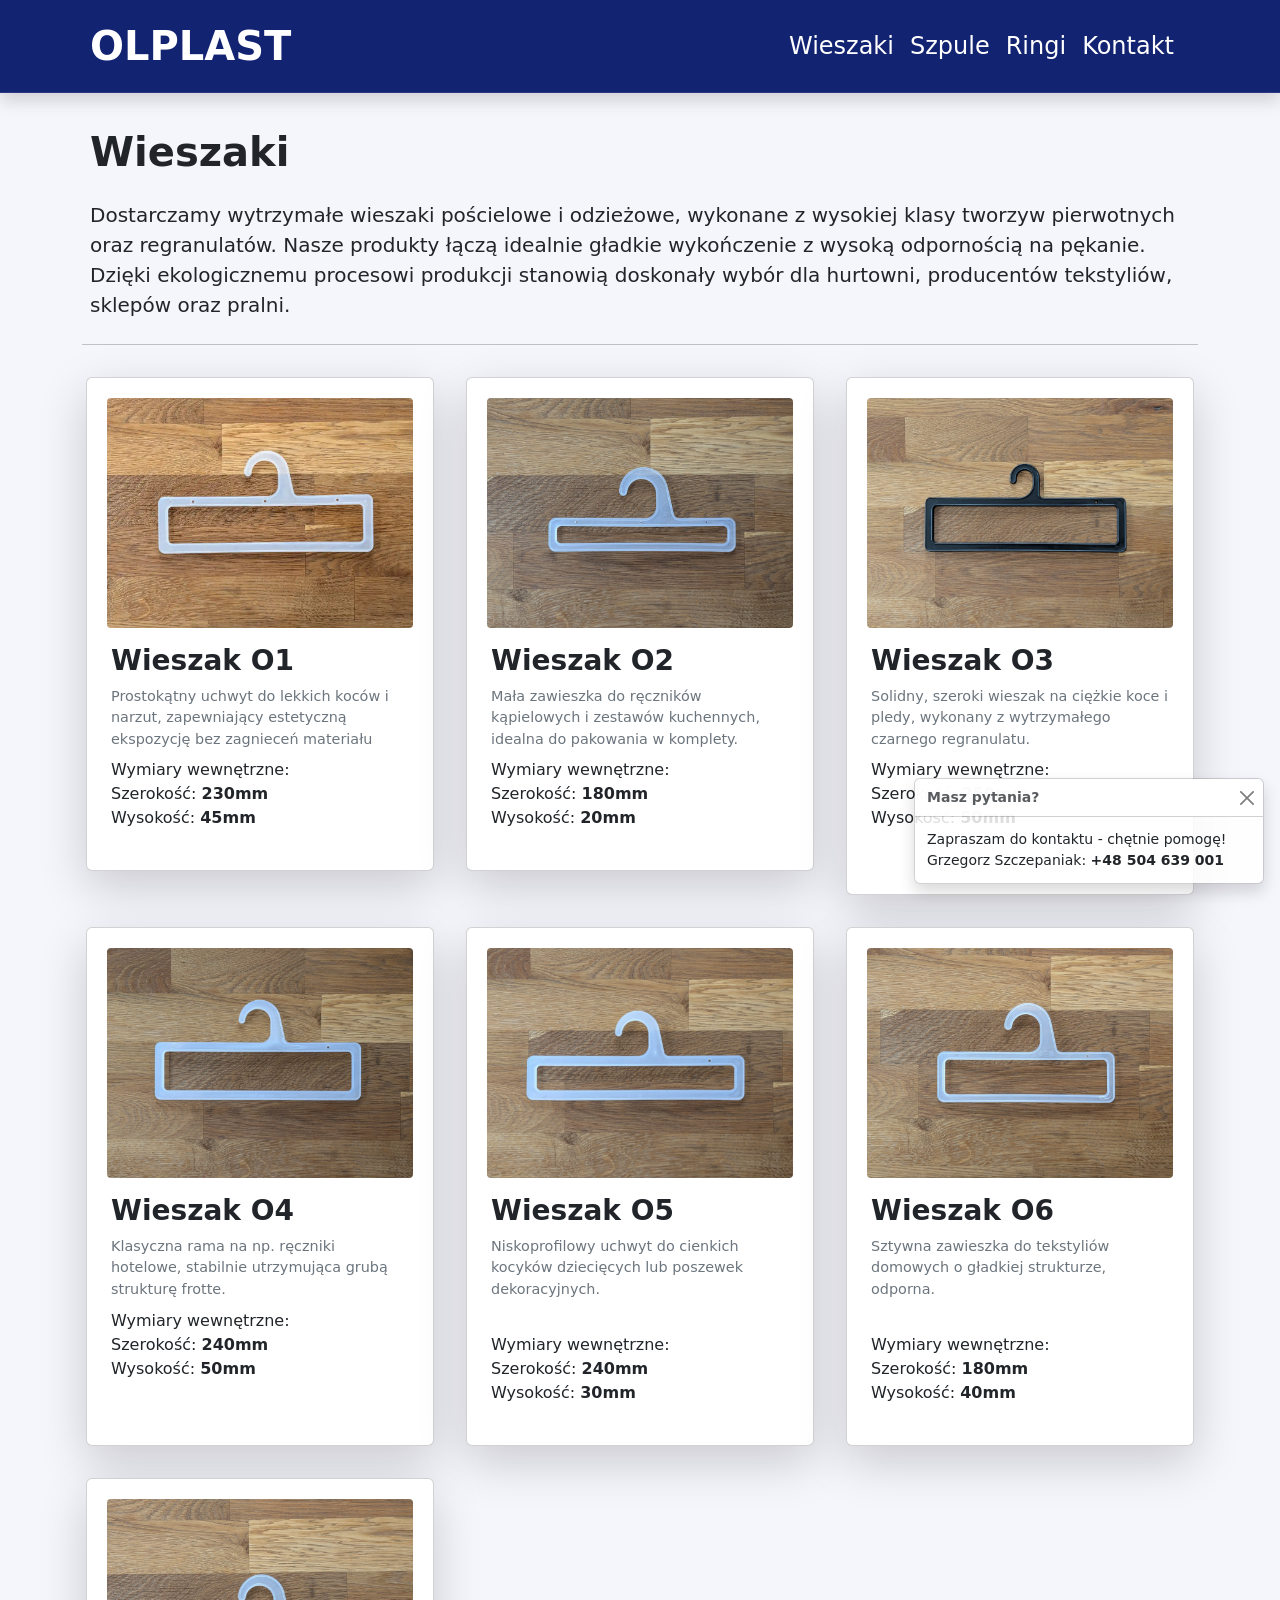
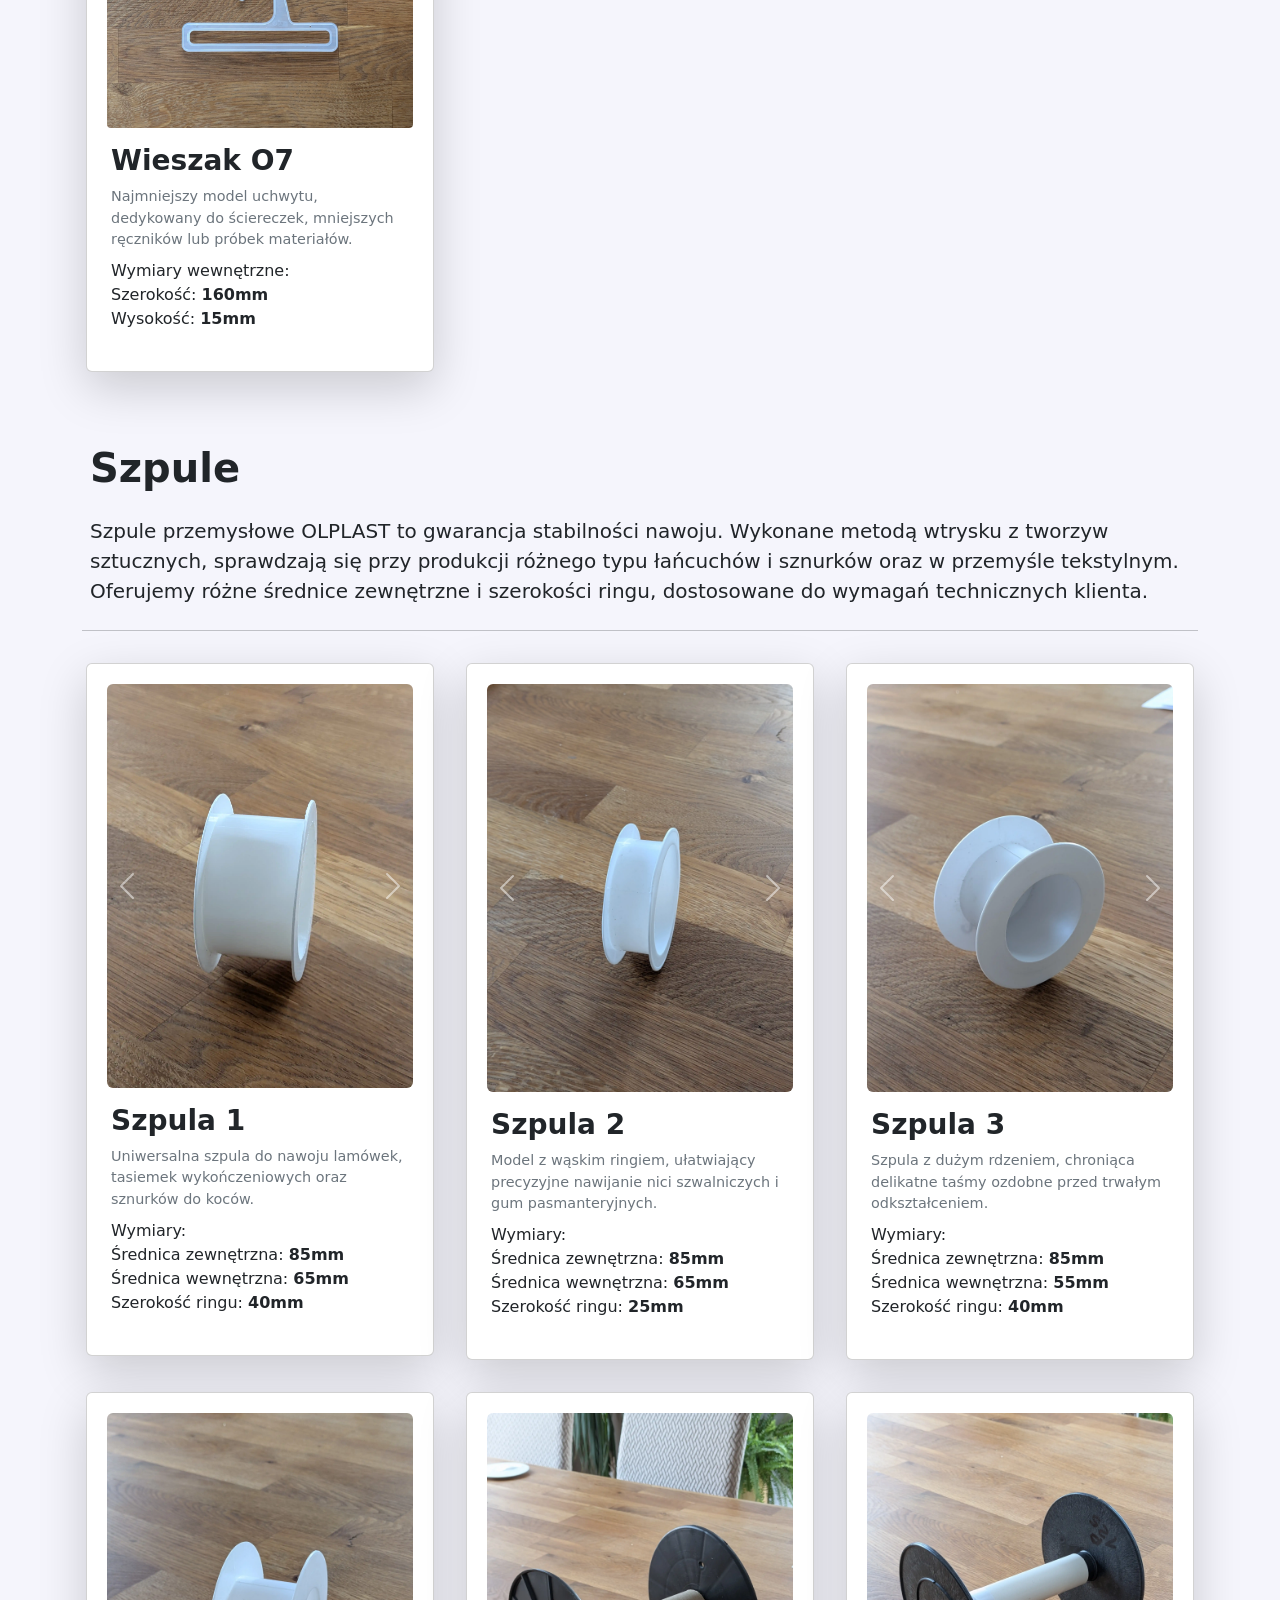
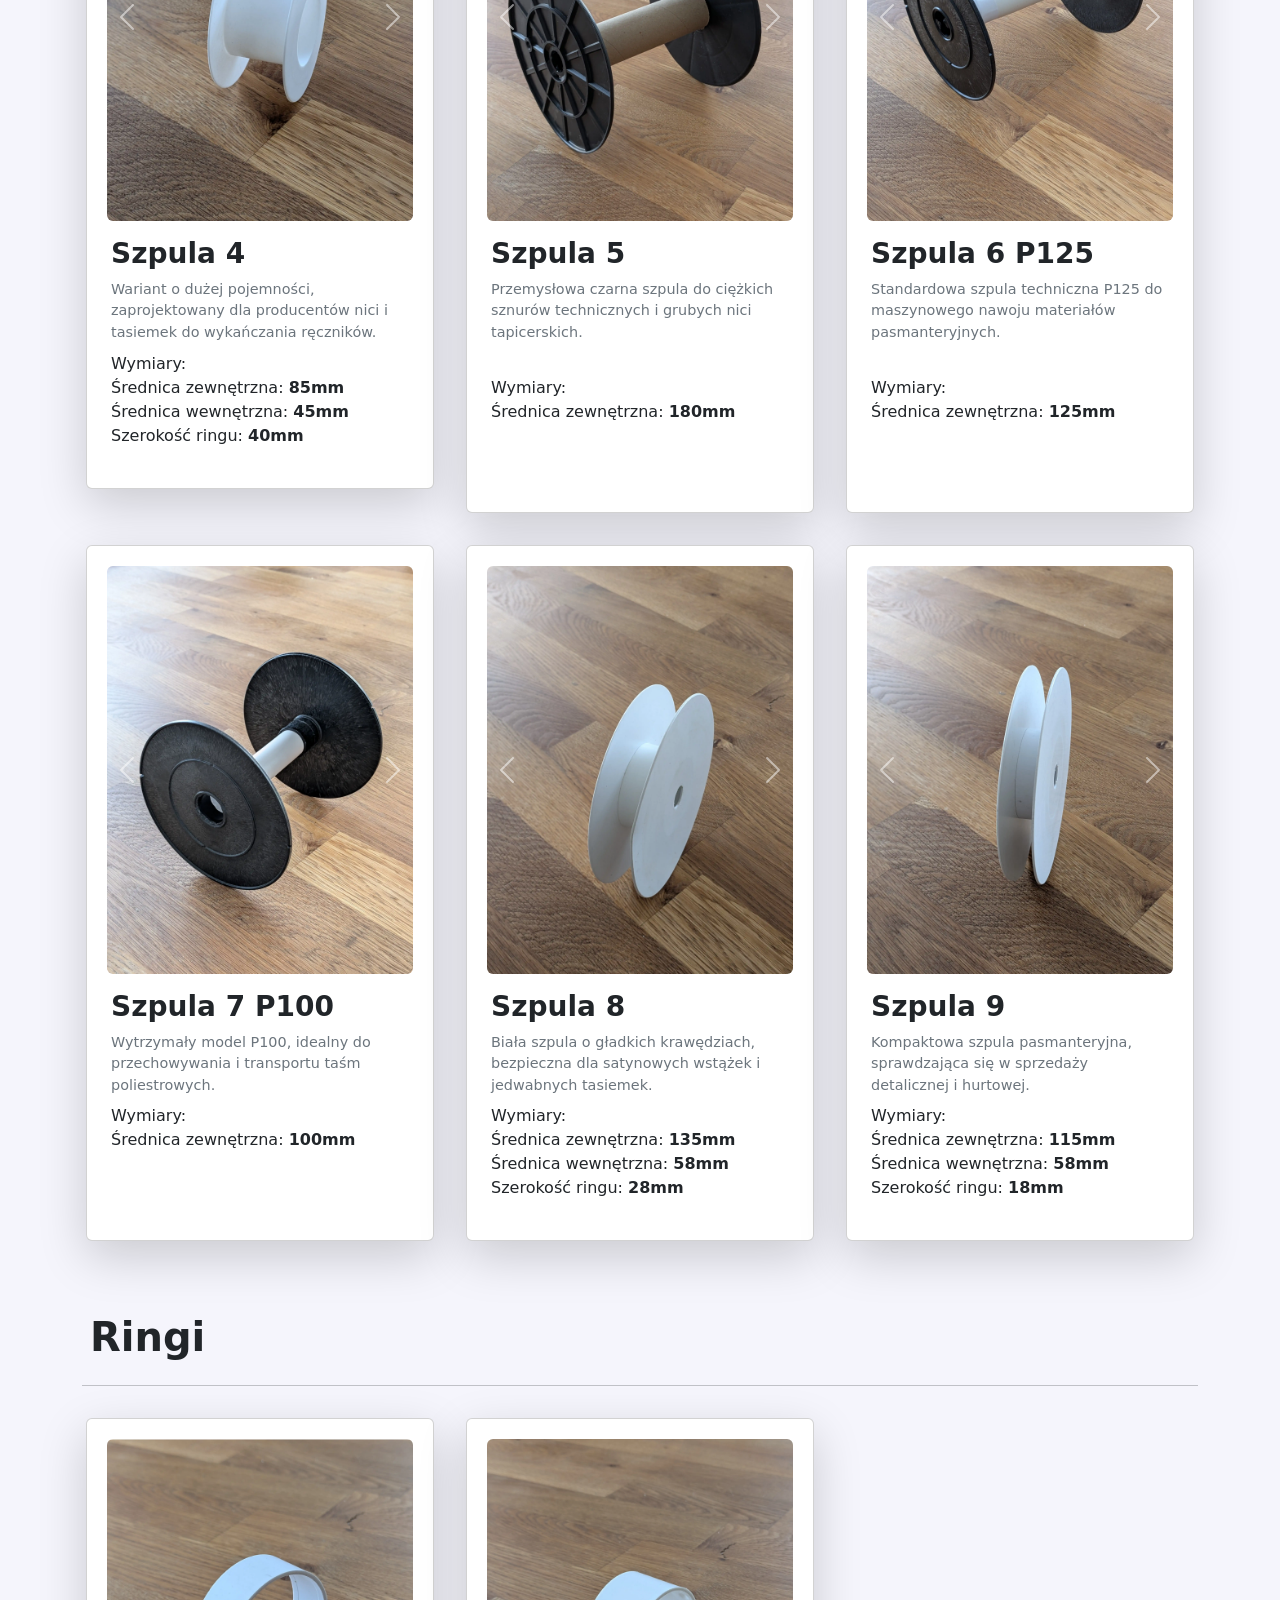
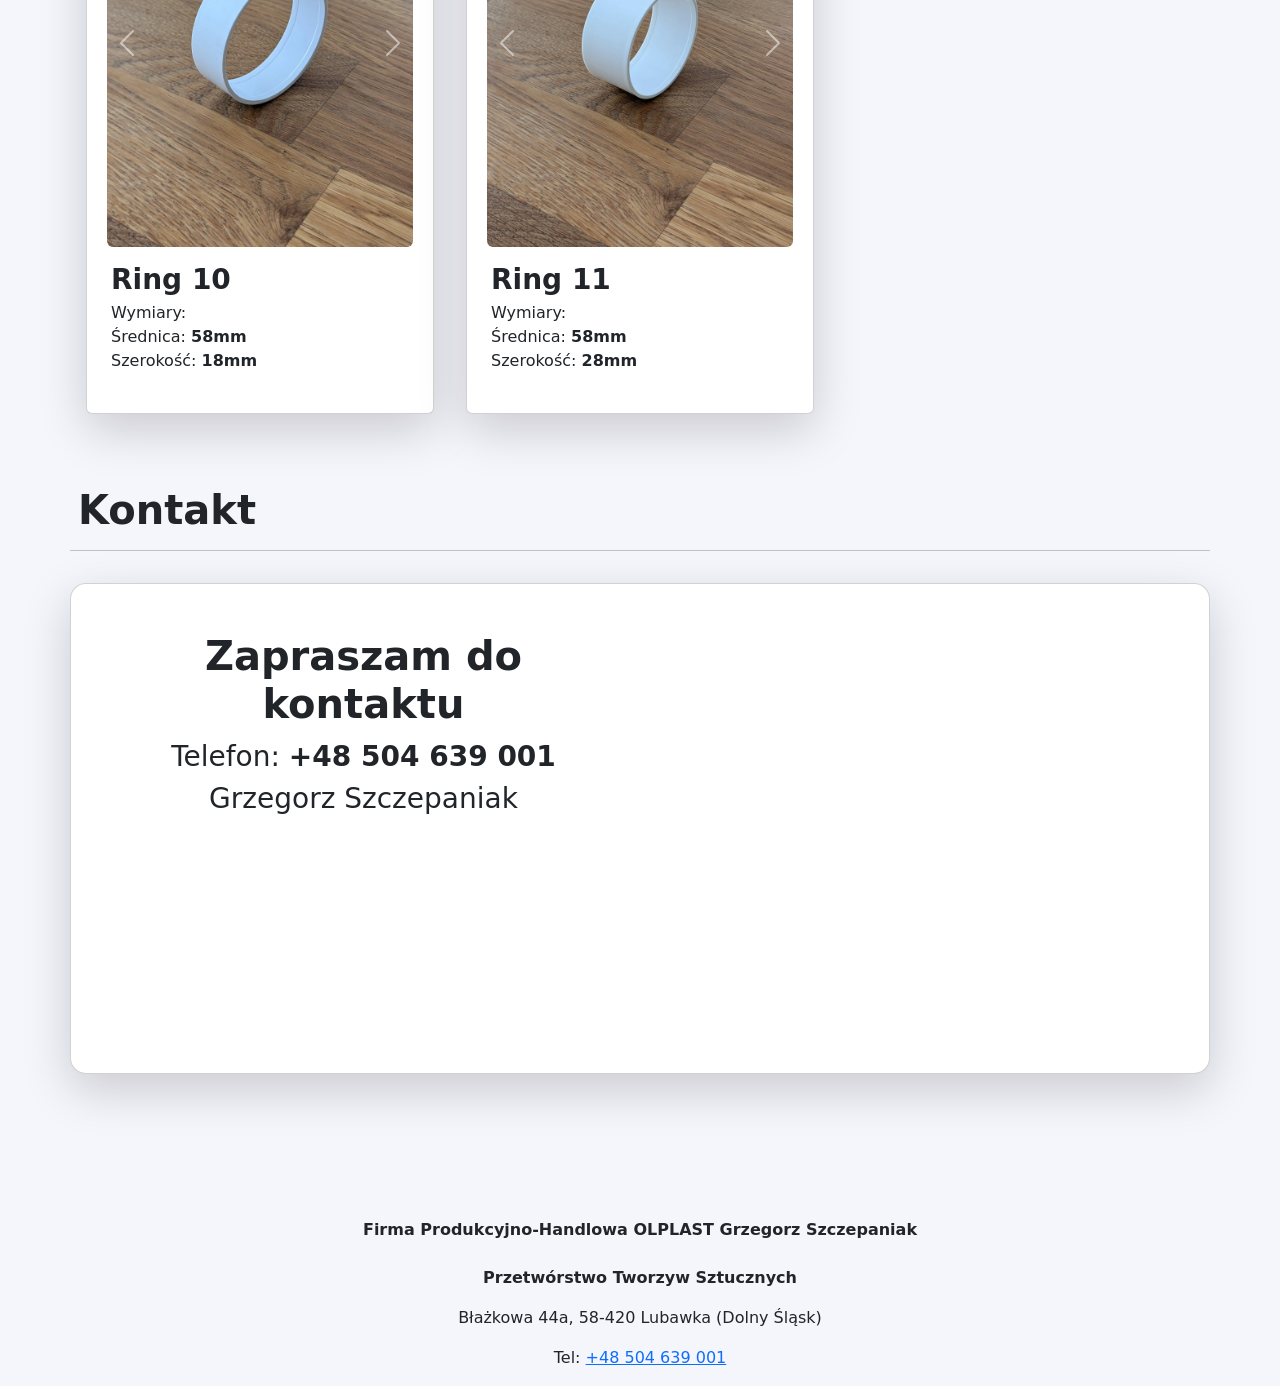
==== index.html @ c926a15b "fixed favicon extension" ====
<!DOCTYPE html>
<html lang="en">
<head>
    <meta charset="UTF-8">
    <meta name="viewport" content="width=device-width, initial-scale=1.0">
    <title>Producent Wieszaków i Szpul - Dolny Śląsk</title>
    <link rel="icon" type="image/x-icon" href="/static/favicon.png">
    <meta name="description" content="Producent wieszaków i szpul z tworzyw z recyklingu. Realizujemy zamówienia hurtowe. Zadzwoń: +48 504 639 001.">
    <link href="https://cdn.jsdelivr.net/npm/bootstrap@5.3.8/dist/css/bootstrap.min.css" rel="stylesheet" integrity="sha384-sRIl4kxILFvY47J16cr9ZwB07vP4J8+LH7qKQnuqkuIAvNWLzeN8tE5YBujZqJLB" crossorigin="anonymous">
    <style>
        html {
            scroll-behavior: smooth;
        }
    </style>
</head>
<body style="background-color: rgb(245, 245, 252);">
    <div class="toast-container position-fixed bottom-0 end-0 p-3">
        <div class="toast show">
            <div class="toast-header">
                <b class="me-auto">Masz pytania?</b>
                <button type="button" class="d-flex btn-close justify-content-end" data-bs-dismiss="toast" aria-label="Close"></button>
            </div>
            <div class="toast-body fs-">
                Zapraszam do kontaktu - chętnie pomogę!<br>
                Grzegorz Szczepaniak: <b>+48 504 639 001</b> 
            </div>
        </div>
    </div>
    <nav class="navbar fixed-top shadow" style="background: rgba(6, 24, 106, 0.95); backdrop-filter: blur(5px); border-bottom: 1px solid rgba(255,255,255,0.1);">        
        <div class="container">
            <a class="navbar-brand text-white fw-bold fs-1 me-5 p-2" href="#"><b>OLPLAST</b></a>
            <ul class="navbar-nav flex-row p-2">
                <li class="nav-item me-3">
                    <a class="text-decoration-none text-white fs-4" href="#wieszaki">Wieszaki</a>
                </li>
                <li class="nav-item me-3">
                    <a class="text-decoration-none text-white fs-4" href="#szpule">Szpule</a>
                </li>
                <li class="nav-item me-3">
                    <a class="text-decoration-none text-white fs-4" href="#ringi">Ringi</a>
                </li>
                <li class="nav-item me-3">
                    <a class="text-decoration-none text-white fs-4" href="#kontakt">Kontakt</a> 
                </li>
            </ul>
        </div>
    </nav>
    <div class="container">
        <div>
            <br> <br> <br> <br>
            <h1 id="wieszaki" class="mt-4 p-2"><b>Wieszaki</b></h1>
            <p class="p-2 fs-5">Dostarczamy wytrzymałe wieszaki pościelowe i odzieżowe, wykonane z wysokiej klasy tworzyw pierwotnych oraz regranulatów. Nasze produkty łączą idealnie gładkie wykończenie z wysoką odpornością na pękanie. Dzięki ekologicznemu procesowi produkcji stanowią doskonały wybór dla hurtowni, producentów tekstyliów, sklepów oraz pralni.</p>
            <hr>
        </div>
        <div class="row">
            <div class="col-lg-4 col-12 p-3">
                <div class="card shadow-lg">
                    <div class="card-body">
                        <img src="static/o1.webp" class="rounded-3 p-1" alt="Wieszak plastikowy O1 - producent OLPLAST" style="width: 100%;">
                        <div class="p-2">
                            <b class="fs-3">Wieszak O1</b>
                            <p class="mt-1 mb-2 text-secondary" style="font-size: 0.9rem;">Prostokątny uchwyt do lekkich koców i narzut, zapewniający estetyczną ekspozycję bez zagnieceń materiału</p>
                            <p>
                                Wymiary wewnętrzne:<br>
                                Szerokość: <b>230mm</b><br>
                                Wysokość: <b>45mm</b>
                            </p>
                        </div>
                    </div>
                </div>
            </div>

            <div class="col-lg-4 col-12 p-3">
                <div class="card shadow-lg">
                    <div class="card-body">
                        <img src="static/o2.webp" class="rounded-3 p-1" alt="Wieszak plastikowy O2 - producent OLPLAST" style="width: 100%;">
                        <div class="p-2">
                            <b class="fs-3">Wieszak O2</b>
                            <p class="mt-1 mb-2 text-secondary" style="font-size: 0.9rem;">Mała zawieszka do ręczników kąpielowych i zestawów kuchennych, idealna do pakowania w komplety.</p>
                            <p>
                                Wymiary wewnętrzne:<br>
                                Szerokość: <b>180mm</b><br>
                                Wysokość: <b>20mm</b>
                            </p>
                        </div>
                    </div>
                </div>
            </div>
            <div class="col-lg-4 col-12 p-3">
                <div class="card shadow-lg">
                    <div class="card-body">
                        <img src="static/o3.webp" class="rounded-3 p-1" alt="Wieszak plastikowy O3 - producent OLPLAST" style="width: 100%;">
                        <div class="p-2">
                            <b class="fs-3">Wieszak O3</b>
                            <p class="mt-1 mb-2 text-secondary" style="font-size: 0.9rem;">Solidny, szeroki wieszak na ciężkie koce i pledy, wykonany z wytrzymałego czarnego regranulatu.</p>
                            <p>
                                Wymiary wewnętrzne:<br>
                                Szerokość: <b>250mm</b><br>
                                Wysokość: <b>50mm</b><br>
                                <br>
                            </p>
                        </div>
                    </div>
                </div>
            </div>
        </div>
        <div class="row">
            <div class="col-lg-4 col-12 p-3">
                <div class="card shadow-lg">
                    <div class="card-body">
                        <img src="static/o4.webp" class="rounded-3 p-1" alt="Wieszak plastikowy O4 - producent OLPLAST" style="width: 100%;">
                        <div class="p-2">
                            <b class="fs-3">Wieszak O4</b>
                            <p class="mt-1 mb-2 text-secondary" style="font-size: 0.9rem;">Klasyczna rama na np. ręczniki hotelowe, stabilnie utrzymująca grubą strukturę frotte.</p>
                            <p>
                                Wymiary wewnętrzne:<br>
                                Szerokość: <b>240mm</b><br>
                                Wysokość: <b>50mm</b><br>
                                <br>
                            </p>
                        </div>
                    </div>
                </div>
            </div>

            <div class="col-lg-4 col-12 p-3">
                <div class="card shadow-lg">
                    <div class="card-body">
                        <img src="static/o5.webp" class="rounded-3 p-1" alt="Wieszak plastikowy O5 - producent OLPLAST" style="width: 100%;">
                        <div class="p-2">
                            <b class="fs-3">Wieszak O5</b>
                            <p class="mt-1 mb-2 text-secondary" style="font-size: 0.9rem;">Niskoprofilowy uchwyt do cienkich kocyków dziecięcych lub poszewek dekoracyjnych.</p> <br>
                            <p>
                                Wymiary wewnętrzne:<br>
                                Szerokość: <b>240mm</b><br>
                                Wysokość: <b>30mm</b>
                            </p>
                        </div>
                    </div>
                </div>
            </div>
            <div class="col-lg-4 col-12 p-3">
                <div class="card shadow-lg">
                    <div class="card-body">
                        <img src="static/o6.webp" class="rounded-3 p-1" alt="Wieszak plastikowy O6 - producent OLPLAST" style="width: 100%;">
                        <div class="p-2">
                            <b class="fs-3">Wieszak O6</b>
                            <p class="mt-1 mb-2 text-secondary" style="font-size: 0.9rem;">Sztywna zawieszka do tekstyliów domowych o gładkiej strukturze, odporna.</p> <br>
                            <p>
                                Wymiary wewnętrzne:<br>
                                Szerokość: <b>180mm</b><br>
                                Wysokość: <b>40mm</b>
                            </p>
                        </div>
                    </div>
                </div>
            </div>
        </div>
        <div class="row">
            <div class="col-lg-4 col-12 p-3">
                <div class="card shadow-lg">
                    <div class="card-body">
                        <img src="static/o7.webp" class="rounded-3 p-1" alt="Wieszak plastikowy O7 - producent OLPLAST" style="width: 100%;">
                        <div class="p-2">
                            <b class="fs-3">Wieszak O7</b>
                            <p class="mt-1 mb-2 text-secondary" style="font-size: 0.9rem;">Najmniejszy model uchwytu, dedykowany do ściereczek, mniejszych ręczników lub próbek materiałów. <br></p>
                            <p>
                                Wymiary wewnętrzne:<br>
                                Szerokość: <b>160mm</b><br>
                                Wysokość: <b>15mm</b>
                            </p>
                        </div>
                    </div>
                </div>
            </div>
        </div>
    <div>
        <h1 id="szpule" class="mt-5 p-2"><b>Szpule</b></h1>
        <p class="p-2 fs-5">Szpule przemysłowe OLPLAST to gwarancja stabilności nawoju. Wykonane metodą wtrysku z tworzyw sztucznych, sprawdzają się przy produkcji różnego typu łańcuchów i sznurków oraz w przemyśle tekstylnym. Oferujemy różne średnice zewnętrzne i szerokości ringu, dostosowane do wymagań technicznych klienta.</p> 
        <hr>
    </div>

    <div class="row">
        <div class="col-lg-4 col-12 p-3"> 
            <div class="card shadow-lg">
                <div class="card-body">
                    <div id="sz1" class="carousel slide p-1">
                        <div class="carousel-inner">
                            <div class="carousel-item active">
                            <img src="static/sz11.webp" class="d-block w-100 rounded-2" alt="Szpula plastikowa przemysłowa 65mm - Dolny Śląsk">
                            </div>
                            <div class="carousel-item">
                            <img src="static/sz12.webp" class="d-block w-100 rounded-2" alt="Szpula plastikowa przemysłowa 65mm - Dolny Śląsk">
                            </div>
                        </div>
                        <button class="carousel-control-prev" type="button" data-bs-target="#sz1" data-bs-slide="prev">
                            <span class="carousel-control-prev-icon" aria-hidden="true"></span>
                            <span class="visually-hidden">Previous</span>
                        </button>
                        <button class="carousel-control-next" type="button" data-bs-target="#sz1" data-bs-slide="next">
                            <span class="carousel-control-next-icon" aria-hidden="true"></span>
                            <span class="visually-hidden">Next</span>
                        </button>
                        </div>
                    <div class="p-2">
                        <b class="fs-3">Szpula 1</b>
                       <p class="mt-1 mb-2 text-secondary" style="font-size: 0.9rem;">Uniwersalna szpula do nawoju lamówek, tasiemek wykończeniowych oraz sznurków do koców. <br></p>
                        <p>
                            Wymiary:<br>
                            Średnica zewnętrzna: <b>85mm</b><br>
                            Średnica wewnętrzna: <b>65mm</b><br>
                            Szerokość ringu: <b>40mm</b>
                        </p>
                    </div>
                </div>
            </div>
        </div>
        <div class="col-lg-4 col-12 p-3">
            <div class="card shadow-lg">
                <div class="card-body">
                    <div id="sz2" class="carousel slide p-1">
                        <div class="carousel-inner">
                            <div class="carousel-item active">
                            <img src="static/sz21.webp" class="d-block w-100 rounded-2" alt="Szpula plastikowa przemysłowa 65mm - Dolny Śląsk">
                            </div>
                            <div class="carousel-item">
                            <img src="static/sz22.webp" class="d-block w-100 rounded-2" alt="Szpula plastikowa przemysłowa 65mm - Dolny Śląsk">
                            </div>
                        </div>
                        <button class="carousel-control-prev" type="button" data-bs-target="#sz2" data-bs-slide="prev">
                            <span class="carousel-control-prev-icon" aria-hidden="true"></span>
                            <span class="visually-hidden">Previous</span>
                        </button>
                        <button class="carousel-control-next" type="button" data-bs-target="#sz2" data-bs-slide="next">
                            <span class="carousel-control-next-icon" aria-hidden="true"></span>
                            <span class="visually-hidden">Next</span>
                        </button>
                        </div>
                    <div class="p-2">
                        <b class="fs-3">Szpula 2</b>
                       <p class="mt-1 mb-2 text-secondary" style="font-size: 0.9rem;">Model z wąskim ringiem, ułatwiający precyzyjne nawijanie nici szwalniczych i gum pasmanteryjnych. <br></p>
                        <p>
                            Wymiary:<br>
                            Średnica zewnętrzna: <b>85mm</b><br>
                            Średnica wewnętrzna: <b>65mm</b><br>
                            Szerokość ringu: <b>25mm</b>
                        </p>
                    </div>
                </div>
            </div>
        </div>
        <div class="col-lg-4 col-12 p-3">
            <div class="card shadow-lg">
                <div class="card-body">
                    <div id="sz3" class="carousel slide p-1">
                        <div class="carousel-inner">
                            <div class="carousel-item active">
                            <img src="static/sz31.webp" class="d-block w-100 rounded-2" alt="Szpula plastikowa przemysłowa 55mm - Dolny Śląsk">
                            </div>
                            <div class="carousel-item">
                            <img src="static/sz32.webp" class="d-block w-100 rounded-2" alt="Szpula plastikowa przemysłowa 55mm - Dolny Śląsk">
                            </div>
                        </div>
                        <button class="carousel-control-prev" type="button" data-bs-target="#sz3" data-bs-slide="prev">
                            <span class="carousel-control-prev-icon" aria-hidden="true"></span>
                            <span class="visually-hidden">Previous</span>
                        </button>
                        <button class="carousel-control-next" type="button" data-bs-target="#sz3" data-bs-slide="next">
                            <span class="carousel-control-next-icon" aria-hidden="true"></span>
                            <span class="visually-hidden">Next</span>
                        </button>
                        </div>
                    <div class="p-2">
                        <b class="fs-3">Szpula 3</b>
                       <p class="mt-1 mb-2 text-secondary" style="font-size: 0.9rem;">Szpula z dużym rdzeniem, chroniąca delikatne taśmy ozdobne przed trwałym odkształceniem. <br></p>
                        <p>
                            Wymiary:<br>
                            Średnica zewnętrzna: <b>85mm</b><br>
                            Średnica wewnętrzna: <b>55mm</b><br>
                            Szerokość ringu: <b>40mm</b>
                        </p>
                    </div>
                </div>
            </div>
        </div>
    </div>
    <div class="row">
        <div class="col-lg-4 col-12 p-3">
            <div class="card shadow-lg">
                <div class="card-body">
                    <div id="sz4" class="carousel slide p-1">
                        <div class="carousel-inner">
                            <div class="carousel-item active">
                            <img src="static/sz41.webp" class="d-block w-100 rounded-2" alt="Szpula plastikowa przemysłowa 45mm - Dolny Śląsk">
                            </div>
                            <div class="carousel-item">
                            <img src="static/sz42.webp" class="d-block w-100 rounded-2" alt="Szpula plastikowa przemysłowa 45mm - Dolny Śląsk">
                            </div>
                        </div>
                        <button class="carousel-control-prev" type="button" data-bs-target="#sz4" data-bs-slide="prev">
                            <span class="carousel-control-prev-icon" aria-hidden="true"></span>
                            <span class="visually-hidden">Previous</span>
                        </button>
                        <button class="carousel-control-next" type="button" data-bs-target="#sz4" data-bs-slide="next">
                            <span class="carousel-control-next-icon" aria-hidden="true"></span>
                            <span class="visually-hidden">Next</span>
                        </button>
                        </div>
                    <div class="p-2">
                        <b class="fs-3">Szpula 4</b>
                       <p class="mt-1 mb-2 text-secondary" style="font-size: 0.9rem;">Wariant o dużej pojemności, zaprojektowany dla producentów nici i tasiemek do wykańczania ręczników.</p>
                        <p>
                            Wymiary:<br>
                            Średnica zewnętrzna: <b>85mm</b><br>
                            Średnica wewnętrzna: <b>45mm</b><br>
                            Szerokość ringu: <b>40mm</b>
                        </p>
                    </div>
                </div>
            </div>
        </div>
        <div class="col-lg-4 col-12 p-3">
            <div class="card shadow-lg">
                <div class="card-body">
                    <div id="sz5" class="carousel slide p-1">
                        <div class="carousel-inner">
                            <div class="carousel-item active">
                            <img src="static/sz51.webp" class="d-block w-100 rounded-2" alt="Szpula plastikowa przemysłowa 180mm - Dolny Śląsk">
                            </div>
                            <div class="carousel-item">
                            <img src="static/sz52.webp" class="d-block w-100 rounded-2" alt="Szpula plastikowa przemysłowa 180mm - Dolny Śląsk">
                            </div>
                        </div>
                        <button class="carousel-control-prev" type="button" data-bs-target="#sz5" data-bs-slide="prev">
                            <span class="carousel-control-prev-icon" aria-hidden="true"></span>
                            <span class="visually-hidden">Previous</span>
                        </button>
                        <button class="carousel-control-next" type="button" data-bs-target="#sz5" data-bs-slide="next">
                            <span class="carousel-control-next-icon" aria-hidden="true"></span>
                            <span class="visually-hidden">Next</span>
                        </button>
                        </div>
                    <div class="p-2">
                        <b class="fs-3">Szpula 5</b>
                       <p class="mt-1 mb-2 text-secondary" style="font-size: 0.9rem;">Przemysłowa czarna szpula do ciężkich sznurów technicznych i grubych nici tapicerskich. <br></p> <br>
                        <p>
                            Wymiary:<br>
                            Średnica zewnętrzna: <b>180mm</b><br>
                            <br><br>
                        </p>
                    </div>
                </div>
            </div>
        </div>
        <div class="col-lg-4 col-12 p-3">
            <div class="card shadow-lg">
                <div class="card-body">
                    <div id="sz6" class="carousel slide p-1">
                        <div class="carousel-inner">
                            <div class="carousel-item active">
                            <img src="static/sz61.webp" class="d-block w-100 rounded-2" alt="Szpula plastikowa przemysłowa 125mm - Dolny Śląsk">
                            </div>
                            <div class="carousel-item">
                            <img src="static/sz62.webp" class="d-block w-100 rounded-2" alt="Szpula plastikowa przemysłowa 125mm - Dolny Śląsk">
                            </div>
                        </div>
                        <button class="carousel-control-prev" type="button" data-bs-target="#sz6" data-bs-slide="prev">
                            <span class="carousel-control-prev-icon" aria-hidden="true"></span>
                            <span class="visually-hidden">Previous</span>
                        </button>
                        <button class="carousel-control-next" type="button" data-bs-target="#sz6" data-bs-slide="next">
                            <span class="carousel-control-next-icon" aria-hidden="true"></span>
                            <span class="visually-hidden">Next</span>
                        </button>
                        </div>
                    <div class="p-2">
                        <b class="fs-3">Szpula 6 P125</b>
                       <p class="mt-1 mb-2 text-secondary" style="font-size: 0.9rem;">Standardowa szpula techniczna P125 do maszynowego nawoju materiałów pasmanteryjnych. <br></p> <br>
                        <p>
                            Wymiary:<br>
                            Średnica zewnętrzna: <b>125mm</b><br>
                            <br><br>
                        </p>
                    </div>
                </div>
            </div>
        </div>
    </div> 
    <div class="row">
        <div class="col-lg-4 col-12 p-3">
            <div class="card shadow-lg">
                <div class="card-body">
                    <div id="sz7" class="carousel slide p-1">
                        <div class="carousel-inner">
                            <div class="carousel-item active">
                            <img src="static/sz71.webp" class="d-block w-100 rounded-2" alt="Szpula plastikowa przemysłowa 100mm - Dolny Śląsk">
                            </div>
                            <div class="carousel-item">
                            <img src="static/sz72.webp" class="d-block w-100 rounded-2" alt="Szpula plastikowa przemysłowa 100mm - Dolny Śląsk">
                            </div>
                        </div>
                        <button class="carousel-control-prev" type="button" data-bs-target="#sz7" data-bs-slide="prev">
                            <span class="carousel-control-prev-icon" aria-hidden="true"></span>
                            <span class="visually-hidden">Previous</span>
                        </button>
                        <button class="carousel-control-next" type="button" data-bs-target="#sz7" data-bs-slide="next">
                            <span class="carousel-control-next-icon" aria-hidden="true"></span>
                            <span class="visually-hidden">Next</span>
                        </button>
                        </div>
                    <div class="p-2">
                        <b class="fs-3">Szpula 7 P100</b>
                       <p class="mt-1 mb-2 text-secondary" style="font-size: 0.9rem;">Wytrzymały model P100, idealny do przechowywania i transportu taśm poliestrowych. <br></p>
                        <p>
                            Wymiary:<br>
                            Średnica zewnętrzna: <b>100mm</b><br>
                            <br><br>
                        </p>
                    </div>
                </div>
            </div>
        </div>
        <div class="col-lg-4 col-12 p-3">
            <div class="card shadow-lg">
                <div class="card-body">
                    <div id="sz8" class="carousel slide p-1">
                        <div class="carousel-inner">
                            <div class="carousel-item active">
                            <img src="static/sz81.webp" class="d-block w-100 rounded-2" alt="Szpula plastikowa przemysłowa 58mm - Dolny Śląsk">
                            </div>
                            <div class="carousel-item">
                            <img src="static/sz82.webp" class="d-block w-100 rounded-2" alt="Szpula plastikowa przemysłowa 58mm - Dolny Śląsk">
                            </div>
                        </div>
                        <button class="carousel-control-prev" type="button" data-bs-target="#sz8" data-bs-slide="prev">
                            <span class="carousel-control-prev-icon" aria-hidden="true"></span>
                            <span class="visually-hidden">Previous</span>
                        </button>
                        <button class="carousel-control-next" type="button" data-bs-target="#sz8" data-bs-slide="next">
                            <span class="carousel-control-next-icon" aria-hidden="true"></span>
                            <span class="visually-hidden">Next</span>
                        </button>
                        </div>
                    <div class="p-2">
                        <b class="fs-3">Szpula 8</b>
                       <p class="mt-1 mb-2 text-secondary" style="font-size: 0.9rem;">Biała szpula o gładkich krawędziach, bezpieczna dla satynowych wstążek i jedwabnych tasiemek. <br></p>
                        <p>
                            Wymiary:<br>
                            Średnica zewnętrzna: <b>135mm</b><br>
                            Średnica wewnętrzna: <b>58mm</b><br>
                            Szerokość ringu: <b>28mm</b>
                        </p>
                    </div>
                </div>
            </div>
        </div>
        <div class="col-lg-4 col-12 p-3">
            <div class="card shadow-lg">
                <div class="card-body">
                    <div id="sz9" class="carousel slide p-1">
                        <div class="carousel-inner">
                            <div class="carousel-item active">
                            <img src="static/sz91.webp" class="d-block w-100 rounded-2" alt="Szpula plastikowa przemysłowa 58mm - Dolny Śląsk">
                            </div>
                            <div class="carousel-item">
                            <img src="static/sz92.webp" class="d-block w-100 rounded-2" alt="Szpula plastikowa przemysłowa 58mm - Dolny Śląsk">
                            </div>
                        </div>
                        <button class="carousel-control-prev" type="button" data-bs-target="#sz9" data-bs-slide="prev">
                            <span class="carousel-control-prev-icon" aria-hidden="true"></span>
                            <span class="visually-hidden">Previous</span>
                        </button>
                        <button class="carousel-control-next" type="button" data-bs-target="#sz9" data-bs-slide="next">
                            <span class="carousel-control-next-icon" aria-hidden="true"></span>
                            <span class="visually-hidden">Next</span>
                        </button>
                        </div>
                    <div class="p-2">
                        <b class="fs-3">Szpula 9</b>
                       <p class="mt-1 mb-2 text-secondary" style="font-size: 0.9rem;">Kompaktowa szpula pasmanteryjna, sprawdzająca się w sprzedaży detalicznej i hurtowej. <br></p>
                        <p>
                            Wymiary:<br>
                            Średnica zewnętrzna: <b>115mm</b><br>
                            Średnica wewnętrzna: <b>58mm</b><br>
                            Szerokość ringu: <b>18mm</b>
                        </p>
                    </div>
                </div>
            </div>
        </div>
    </div>
    <div>
        <h1 id="ringi" class="mt-5 p-2"><b>Ringi</b></h1>
        <hr>
    </div>
    <div class="row">
        <div class="col-lg-4 col-12 p-3">
            <div class="card shadow-lg">
                <div class="card-body">
                    <div id="r10" class="carousel slide p-1">
                        <div class="carousel-inner">
                            <div class="carousel-item active">
                            <img src="static/r101.webp" class="d-block w-100 rounded-2" alt="Ring do szpuli 58mm - OLPLAST">
                            </div>
                            <div class="carousel-item">
                            <img src="static/r102.webp" class="d-block w-100 rounded-2" alt="Ring do szpuli 58mm - OLPLAST">
                            </div>
                        </div>
                        <button class="carousel-control-prev" type="button" data-bs-target="#r10" data-bs-slide="prev">
                            <span class="carousel-control-prev-icon" aria-hidden="true"></span>
                            <span class="visually-hidden">Previous</span>
                        </button>
                        <button class="carousel-control-next" type="button" data-bs-target="#r10" data-bs-slide="next">
                            <span class="carousel-control-next-icon" aria-hidden="true"></span>
                            <span class="visually-hidden">Next</span>
                        </button>
                        </div>
                    <div class="p-2">
                        <b class="fs-3">Ring 10</b>
                        <p>
                            Wymiary:<br>
                            Średnica: <b>58mm</b><br>
                            Szerokość: <b>18mm</b><br>
                        </p>
                    </div>
                </div>
            </div>
        </div>
        <div class="col-lg-4 col-12 p-3">
            <div class="card shadow-lg">
                <div class="card-body">
                    <div id="r11" class="carousel slide p-1">
                        <div class="carousel-inner">
                            <div class="carousel-item active">
                            <img src="static/r111.webp" class="d-block w-100 rounded-2" alt="Ring do szpuli 58mm - OLPLAST">
                            </div>
                            <div class="carousel-item">
                            <img src="static/r112.webp" class="d-block w-100 rounded-2" alt="Ring do szpuli 58mm - OLPLAST">
                            </div>
                        </div>
                        <button class="carousel-control-prev" type="button" data-bs-target="#r11" data-bs-slide="prev">
                            <span class="carousel-control-prev-icon" aria-hidden="true"></span>
                            <span class="visually-hidden">Previous</span>
                        </button>
                        <button class="carousel-control-next" type="button" data-bs-target="#r11" data-bs-slide="next">
                            <span class="carousel-control-next-icon" aria-hidden="true"></span>
                            <span class="visually-hidden">Next</span>
                        </button>
                        </div>
                    <div class="p-2">
                        <b class="fs-3">Ring 11</b>
                        <p>
                            Wymiary:<br>
                            Średnica: <b>58mm</b><br>
                            Szerokość: <b>28mm</b><br>
                        </p>
                    </div>
                </div>
            </div>
        </div>
        <div class="col-4"></div>
    </div>
    <div class="row justify-content-center align-items-center">
        <h1 id="kontakt" class="mt-5 p-2"><b>Kontakt</b></h1>
        <hr>
        <div class="card shadow-lg rounded-4 mt-3">
            <div class="card-body">
                <div class="row">
                    <div class="col-md-6 col-12 p-3">
                        <div class="justify-content-center p-3 text-center">
                            <h1 class="fw-bold">Zapraszam do kontaktu</h1>
                            <p class="fs-3 mb-5">
                                Telefon: <b>+48 504 639 001</b> <br>
                                Grzegorz Szczepaniak  
                            </p>
                        </div>
                    </div>
                    <div class="col-md-6 col-12">
                        <iframe class="rounded-4 p-3" style="max-width: 100%;" src="https://www.google.com/maps/embed?pb=!1m18!1m12!1m3!1d2524.772169781466!2d15.984154277324505!3d50.74271437164955!2m3!1f0!2f0!3f0!3m2!1i1024!2i768!4f13.1!3m3!1m2!1s0x470ef1cf06047cdf%3A0x966005f451457cb5!2sOlplast!5e0!3m2!1spl!2spl!4v1776193102967!5m2!1spl!2spl" width="600" height="450" style="border:0;" allowfullscreen="" loading="lazy" referrerpolicy="no-referrer-when-downgrade"></iframe>
                    </div>
                </div>
            </div>
        </div>
    </div>
    <br> <br> <br> <br>
    <footer class="justify-content-center text-center  mt-5">
        <p><strong>Firma Produkcyjno-Handlowa OLPLAST Grzegorz Szczepaniak<br> <br>Przetwórstwo Tworzyw Sztucznych</strong></p>
        <p>Błażkowa 44a, 58-420 Lubawka (Dolny Śląsk)</p>
        <p>Tel: <a href="tel:+48504639001">+48 504 639 001</a></p>
    </footer>
    </div>

    <script src="https://cdn.jsdelivr.net/npm/bootstrap@5.3.8/dist/js/bootstrap.bundle.min.js" integrity="sha384-FKyoEForCGlyvwx9Hj09JcYn3nv7wiPVlz7YYwJrWVcXK/BmnVDxM+D2scQbITxI" crossorigin="anonymous"></script>
</body>
</html>
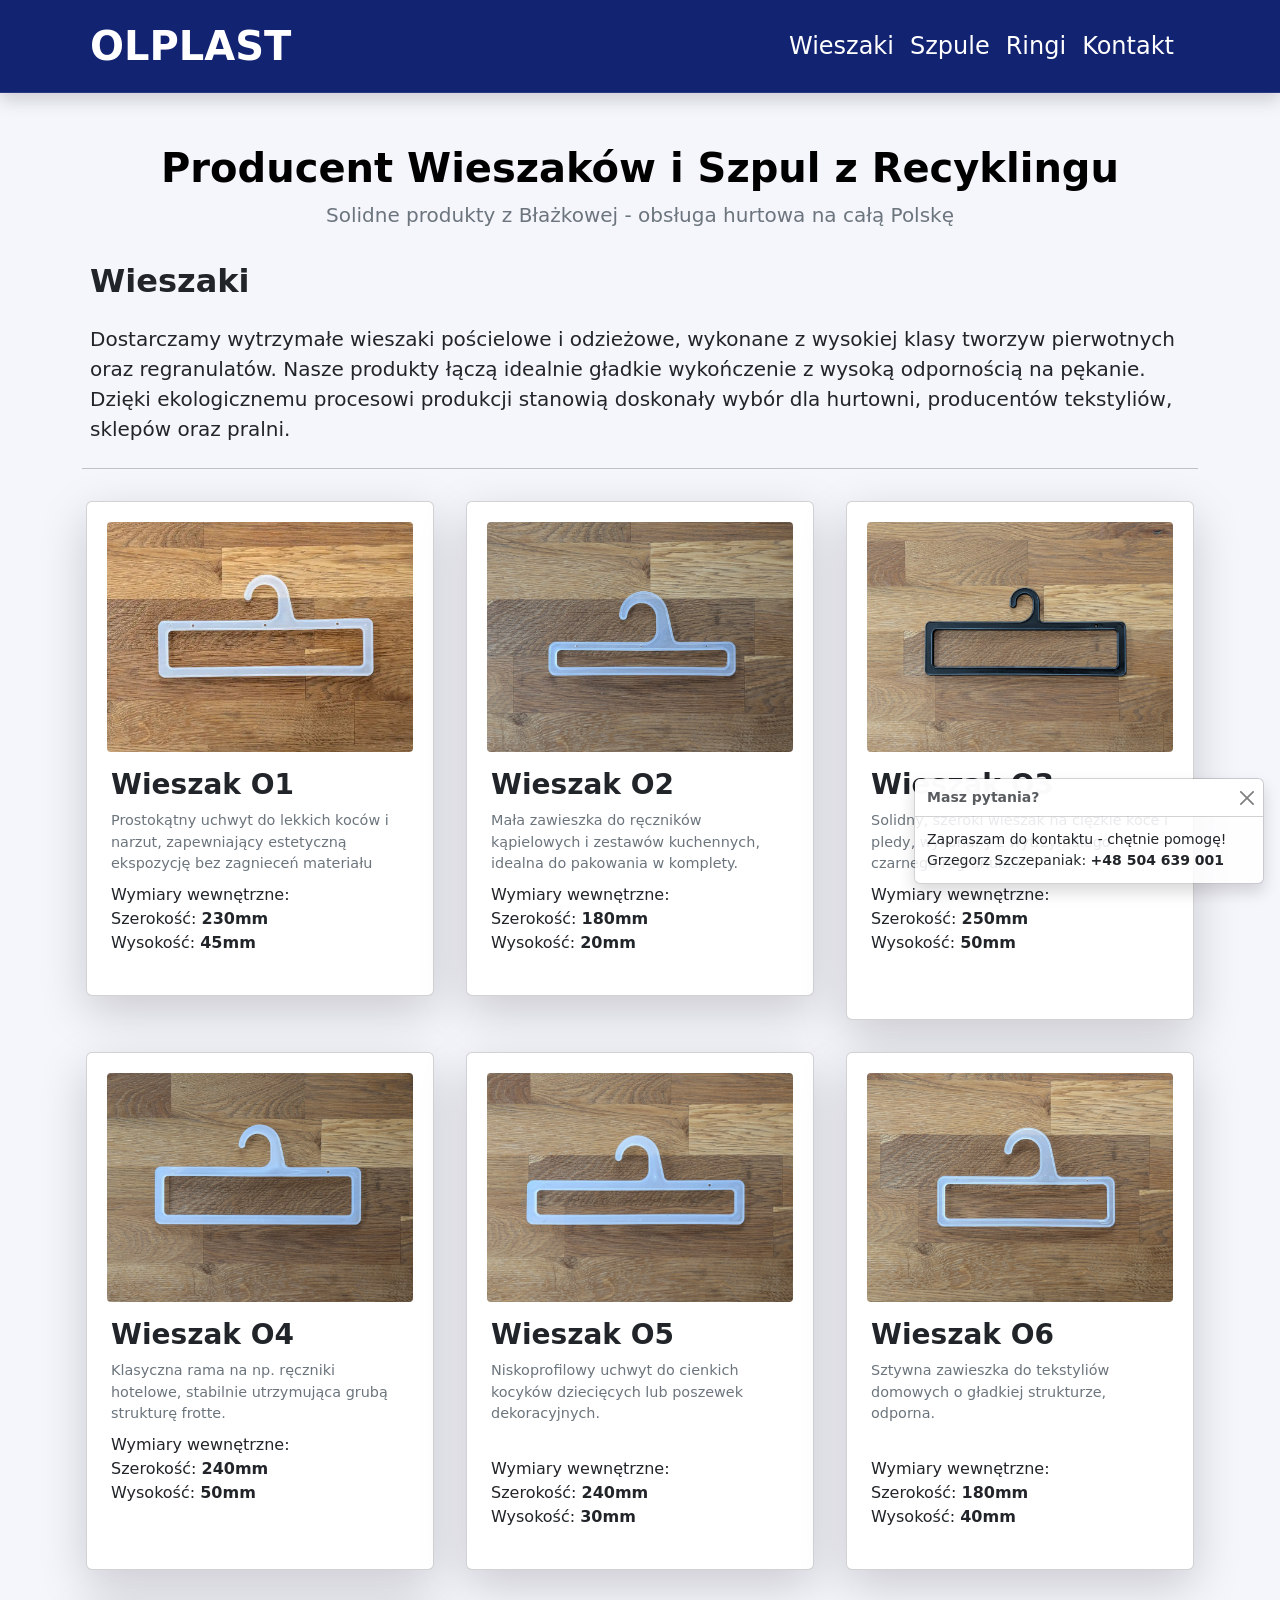
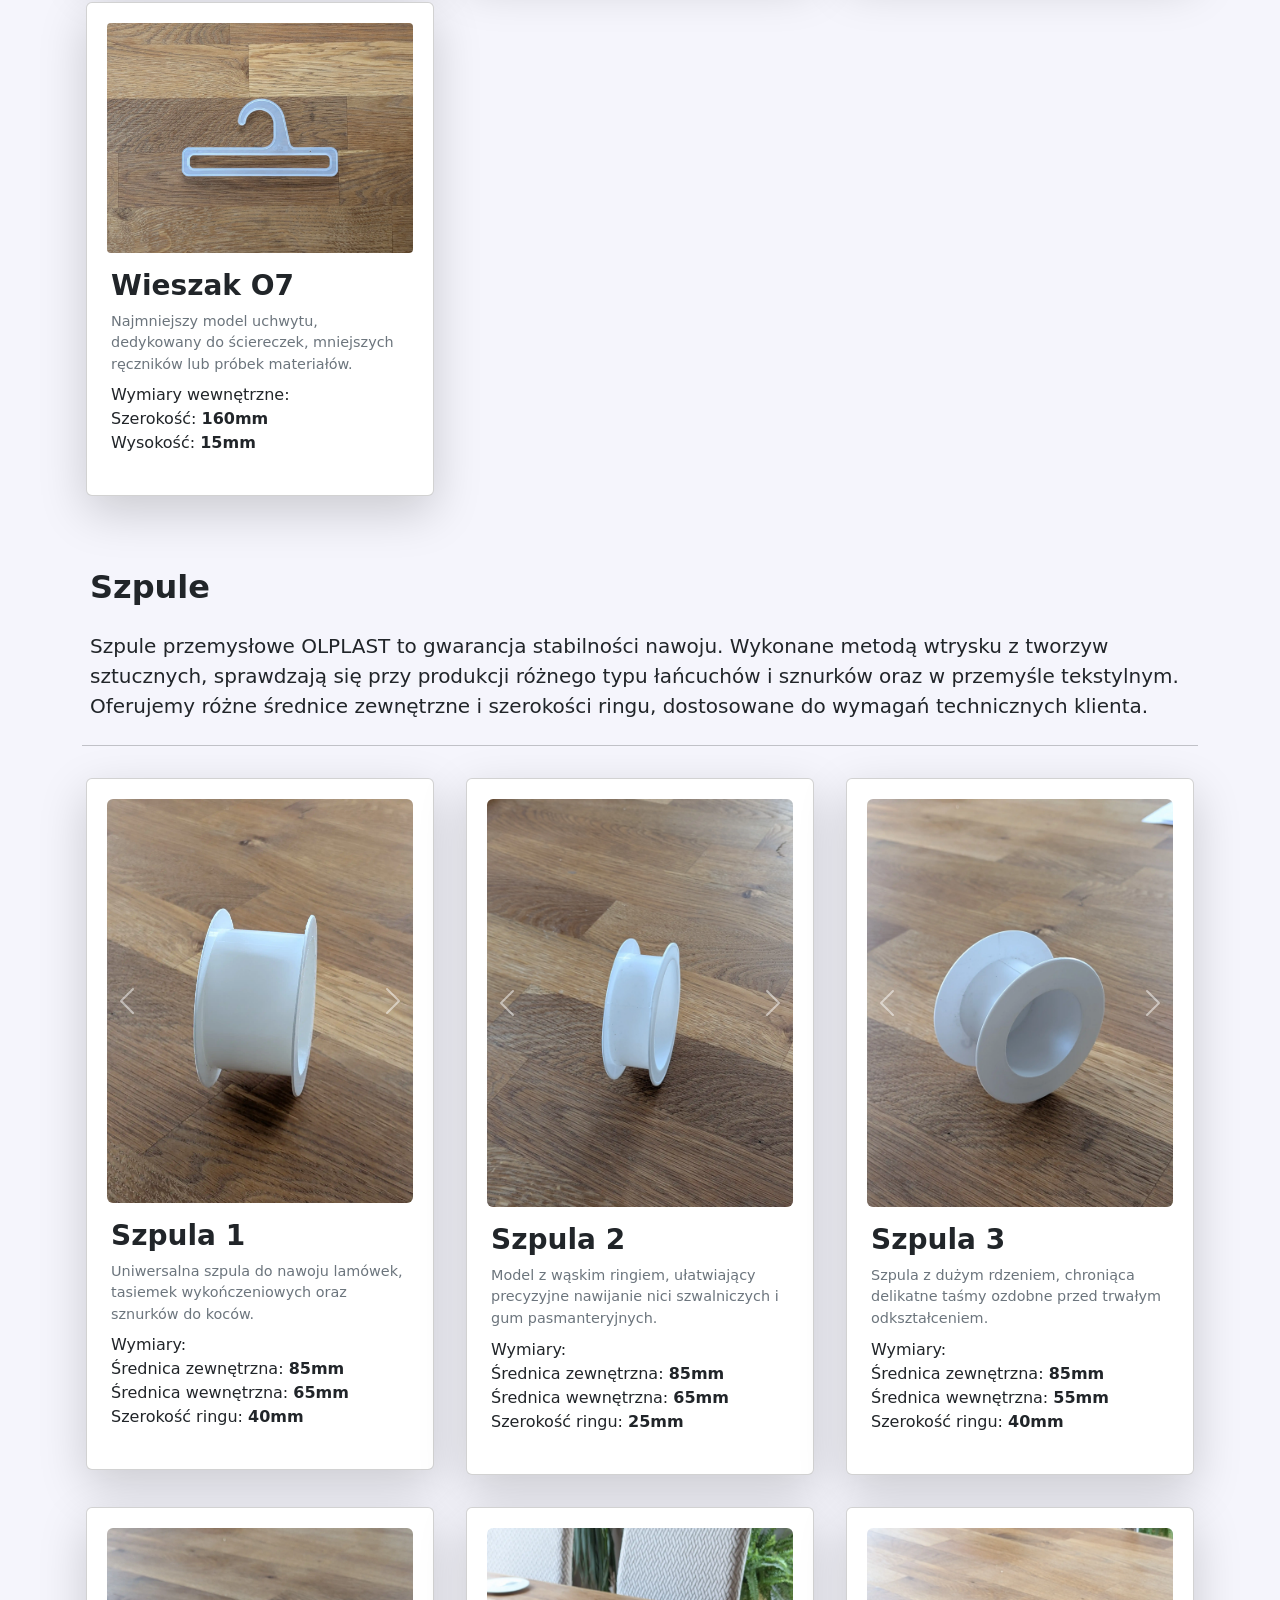
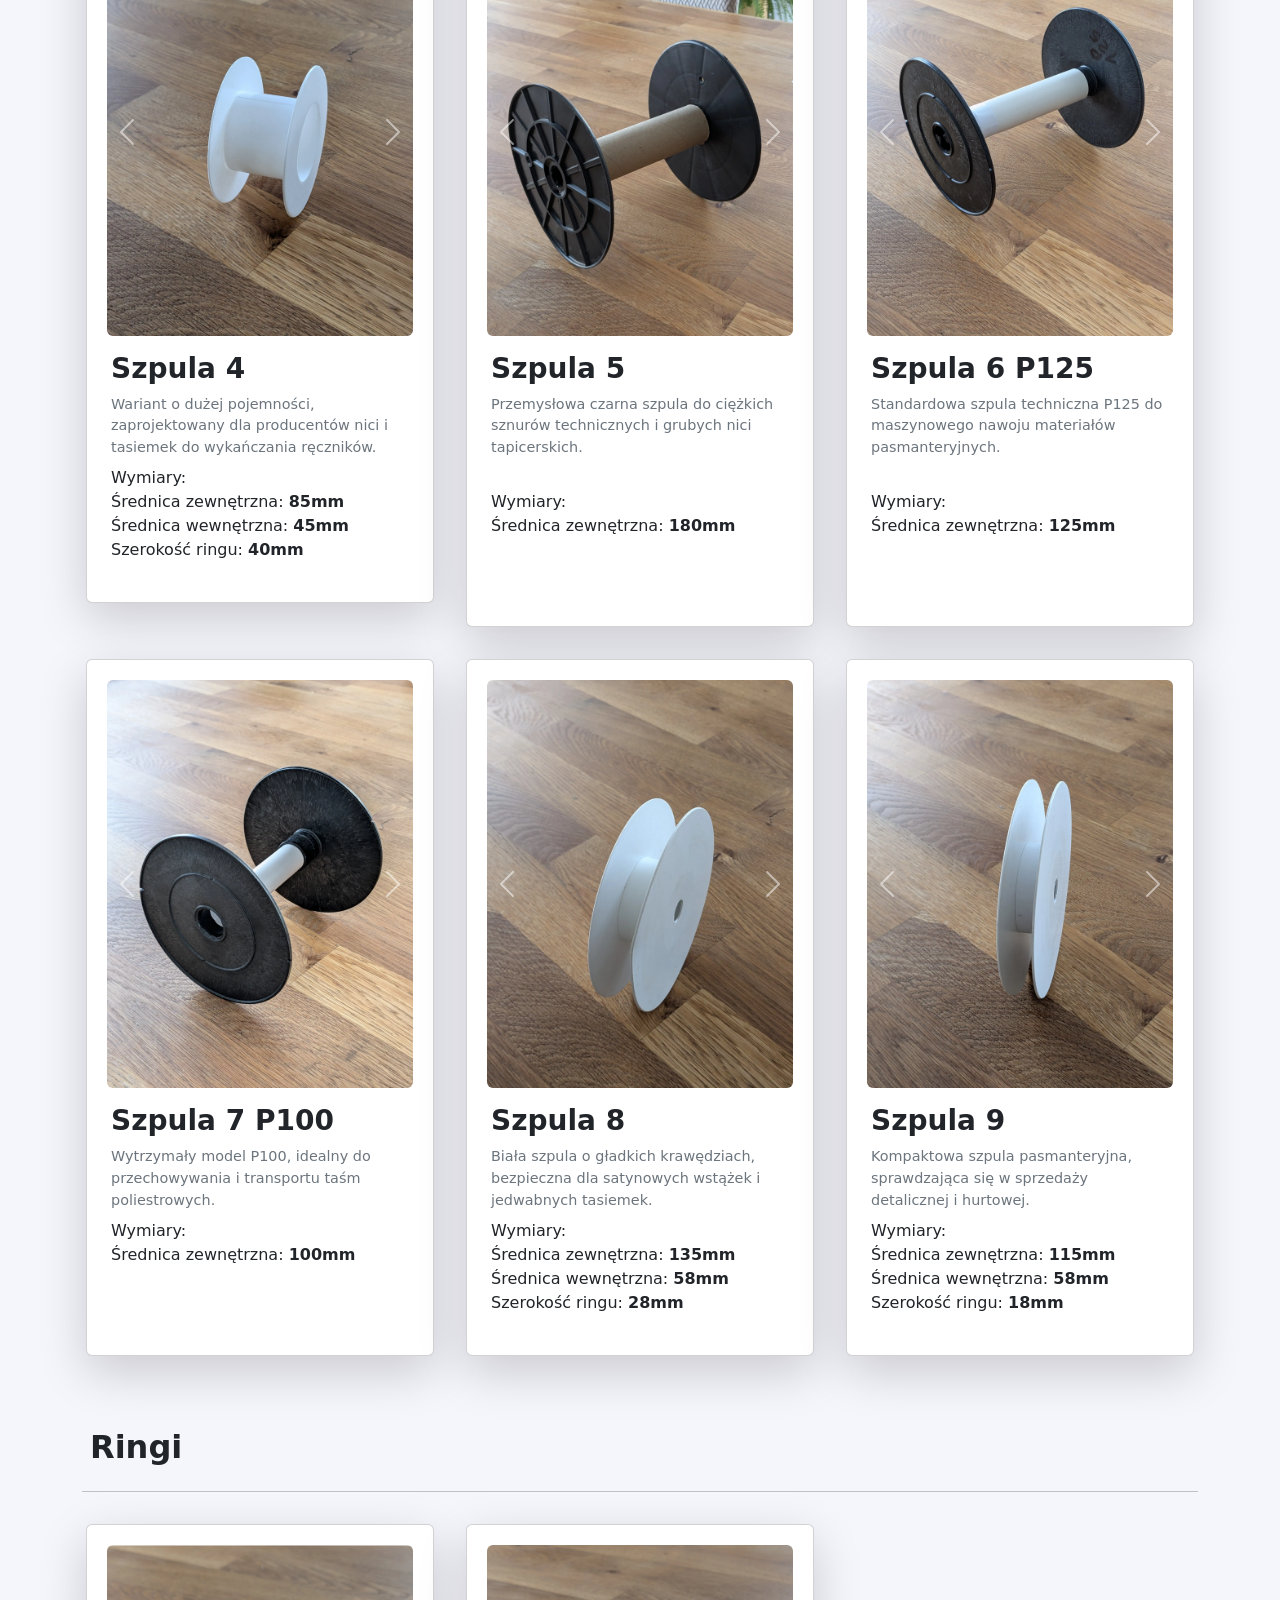
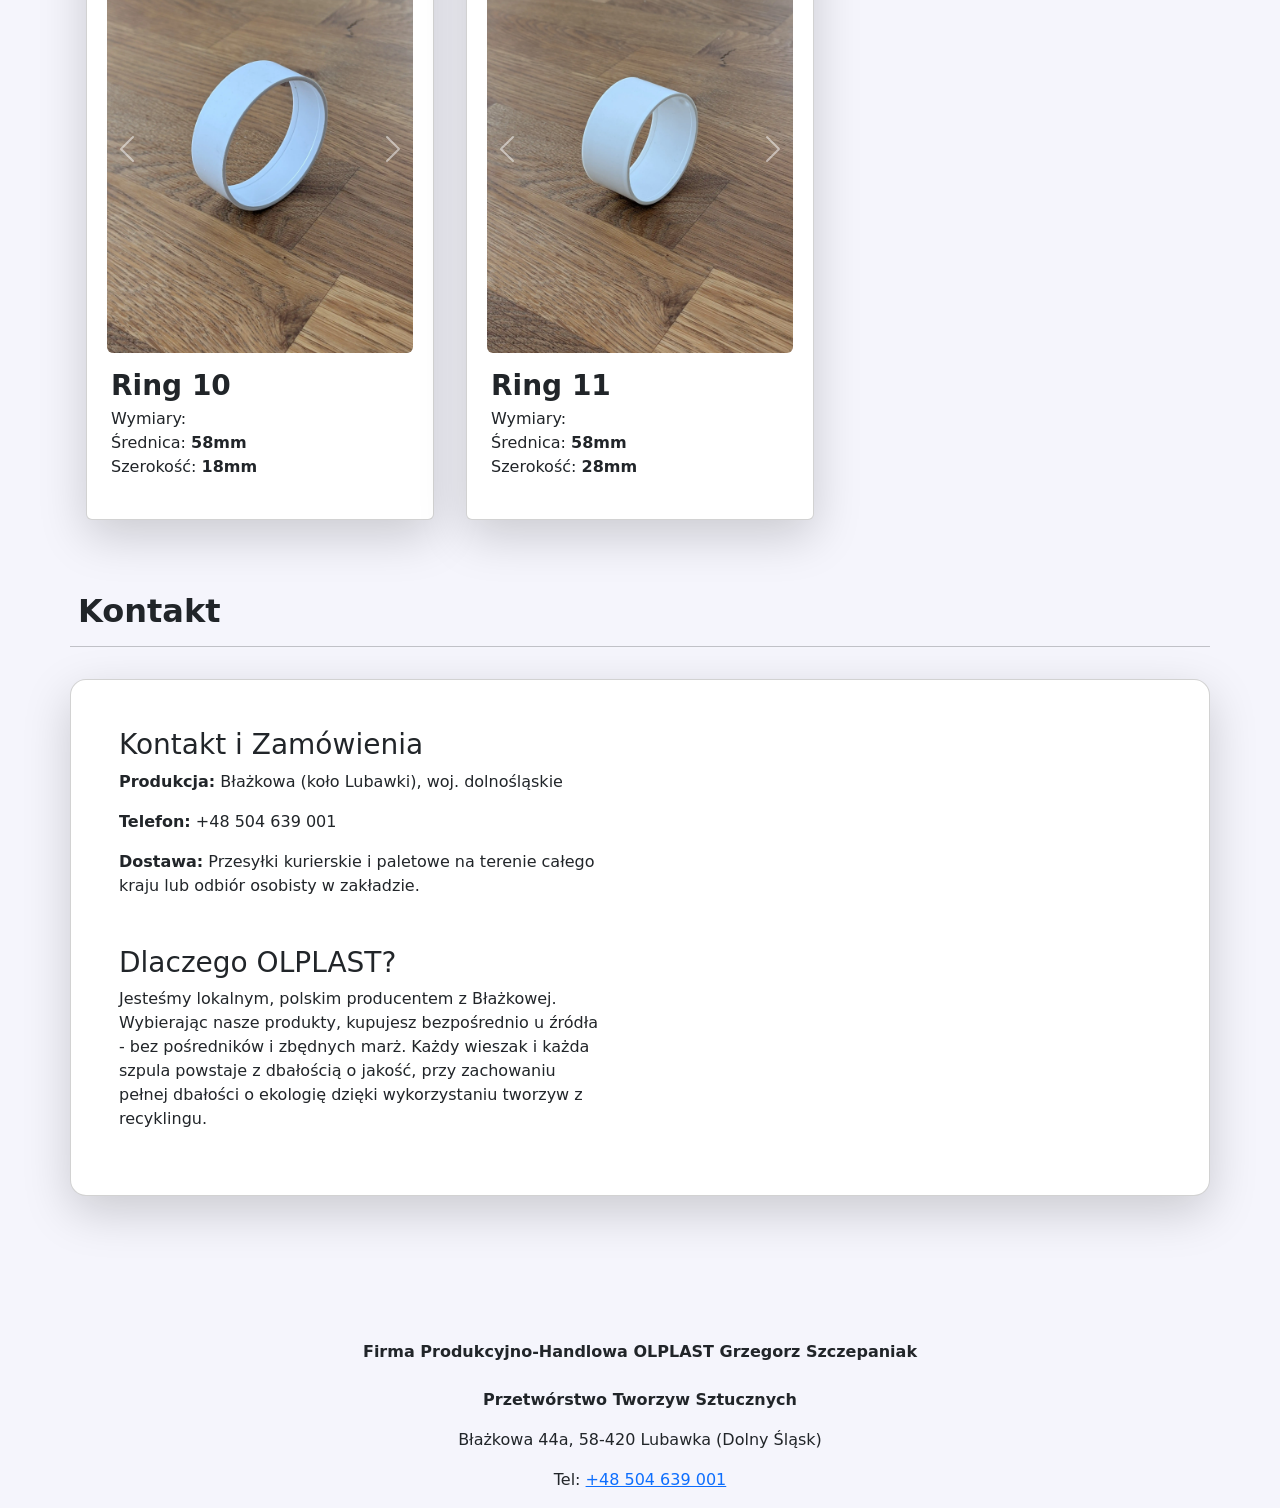
==== commit 3d05504c: "minor seo optimalization" ====
--- a/index.html
+++ b/index.html
@@ -1,12 +1,12 @@
 <!DOCTYPE html>
-<html lang="en">
+<html lang="pl">
 <head>
     <meta charset="UTF-8">
     <meta name="viewport" content="width=device-width, initial-scale=1.0">
     <title>Producent Wieszaków i Szpul - Dolny Śląsk</title>
     <link rel="icon" type="image/x-icon" href="/static/favicon.png">
-    <meta name="description" content="Producent wieszaków i szpul z tworzyw z recyklingu. Realizujemy zamówienia hurtowe. Zadzwoń: +48 504 639 001.">
-    <link href="https://cdn.jsdelivr.net/npm/bootstrap@5.3.8/dist/css/bootstrap.min.css" rel="stylesheet" integrity="sha384-sRIl4kxILFvY47J16cr9ZwB07vP4J8+LH7qKQnuqkuIAvNWLzeN8tE5YBujZqJLB" crossorigin="anonymous">
+    <meta name="description" content="Produkcja wieszaków i szpul z tworzyw z recyklingu. Zakład w Błażkowej koło Lubawki. Atrakcyjne ceny hurtowe i szybka realizacja. Kontakt: +48 504 639 001.">    <link href="https://cdn.jsdelivr.net/npm/bootstrap@5.3.8/dist/css/bootstrap.min.css" rel="stylesheet" integrity="sha384-sRIl4kxILFvY47J16cr9ZwB07vP4J8+LH7qKQnuqkuIAvNWLzeN8tE5YBujZqJLB" crossorigin="anonymous">
+    <link rel="canonical" href="https://olplast-produkcja.pl/">
     <style>
         html {
             scroll-behavior: smooth;
@@ -48,7 +48,13 @@
     <div class="container">
         <div>
             <br> <br> <br> <br>
-            <h1 id="wieszaki" class="mt-4 p-2"><b>Wieszaki</b></h1>
+            <header class="text-center mt-5 mb-4">
+                <h1 class="fw-bold" style="color: #000000; font-size: 2.5rem;">
+                    Producent Wieszaków i Szpul z Recyklingu
+                </h1>
+                <p class="lead text-secondary">Solidne produkty z Błażkowej - obsługa hurtowa na całą Polskę</p>
+            </header>
+            <h2 id="wieszaki" class="mt-4 p-2"><b>Wieszaki</b></h2>
             <p class="p-2 fs-5">Dostarczamy wytrzymałe wieszaki pościelowe i odzieżowe, wykonane z wysokiej klasy tworzyw pierwotnych oraz regranulatów. Nasze produkty łączą idealnie gładkie wykończenie z wysoką odpornością na pękanie. Dzięki ekologicznemu procesowi produkcji stanowią doskonały wybór dla hurtowni, producentów tekstyliów, sklepów oraz pralni.</p>
             <hr>
         </div>
@@ -175,7 +181,7 @@
             </div>
         </div>
     <div>
-        <h1 id="szpule" class="mt-5 p-2"><b>Szpule</b></h1>
+        <h2 id="szpule" class="mt-5 p-2"><b>Szpule</b></h2>
         <p class="p-2 fs-5">Szpule przemysłowe OLPLAST to gwarancja stabilności nawoju. Wykonane metodą wtrysku z tworzyw sztucznych, sprawdzają się przy produkcji różnego typu łańcuchów i sznurków oraz w przemyśle tekstylnym. Oferujemy różne średnice zewnętrzne i szerokości ringu, dostosowane do wymagań technicznych klienta.</p> 
         <hr>
     </div>
@@ -490,7 +496,7 @@
         </div>
     </div>
     <div>
-        <h1 id="ringi" class="mt-5 p-2"><b>Ringi</b></h1>
+        <h2 id="ringi" class="mt-5 p-2"><b>Ringi</b></h2>
         <hr>
     </div>
     <div class="row">
@@ -561,18 +567,23 @@
         <div class="col-4"></div>
     </div>
     <div class="row justify-content-center align-items-center">
-        <h1 id="kontakt" class="mt-5 p-2"><b>Kontakt</b></h1>
+        <h2 id="kontakt" class="mt-5 p-2"><b>Kontakt</b></h2>
         <hr>
         <div class="card shadow-lg rounded-4 mt-3">
             <div class="card-body">
                 <div class="row">
                     <div class="col-md-6 col-12 p-3">
-                        <div class="justify-content-center p-3 text-center">
-                            <h1 class="fw-bold">Zapraszam do kontaktu</h1>
-                            <p class="fs-3 mb-5">
-                                Telefon: <b>+48 504 639 001</b> <br>
-                                Grzegorz Szczepaniak  
-                            </p>
+                        <div id="kontakt" class="p-3 rounded">
+                            <h3>Kontakt i Zamówienia</h3>
+                            <p><b>Produkcja:</b> Błażkowa (koło Lubawki), woj. dolnośląskie</p>
+                            <p><b>Telefon:</b> +48 504 639 001</p>
+                            <p><b>Dostawa:</b> Przesyłki kurierskie i paletowe na terenie całego kraju lub odbiór osobisty w zakładzie.</p>
+                        </div>
+                        <div class="row p-3">
+                            <div class="col-12">
+                                <h3>Dlaczego OLPLAST?</h3>
+                                <p>Jesteśmy lokalnym, polskim producentem z Błażkowej. Wybierając nasze produkty, kupujesz bezpośrednio u źródła - bez pośredników i zbędnych marż. Każdy wieszak i każda szpula powstaje z dbałością o jakość, przy zachowaniu pełnej dbałości o ekologię dzięki wykorzystaniu tworzyw z recyklingu.</p>
+                            </div>
                         </div>
                     </div>
                     <div class="col-md-6 col-12">
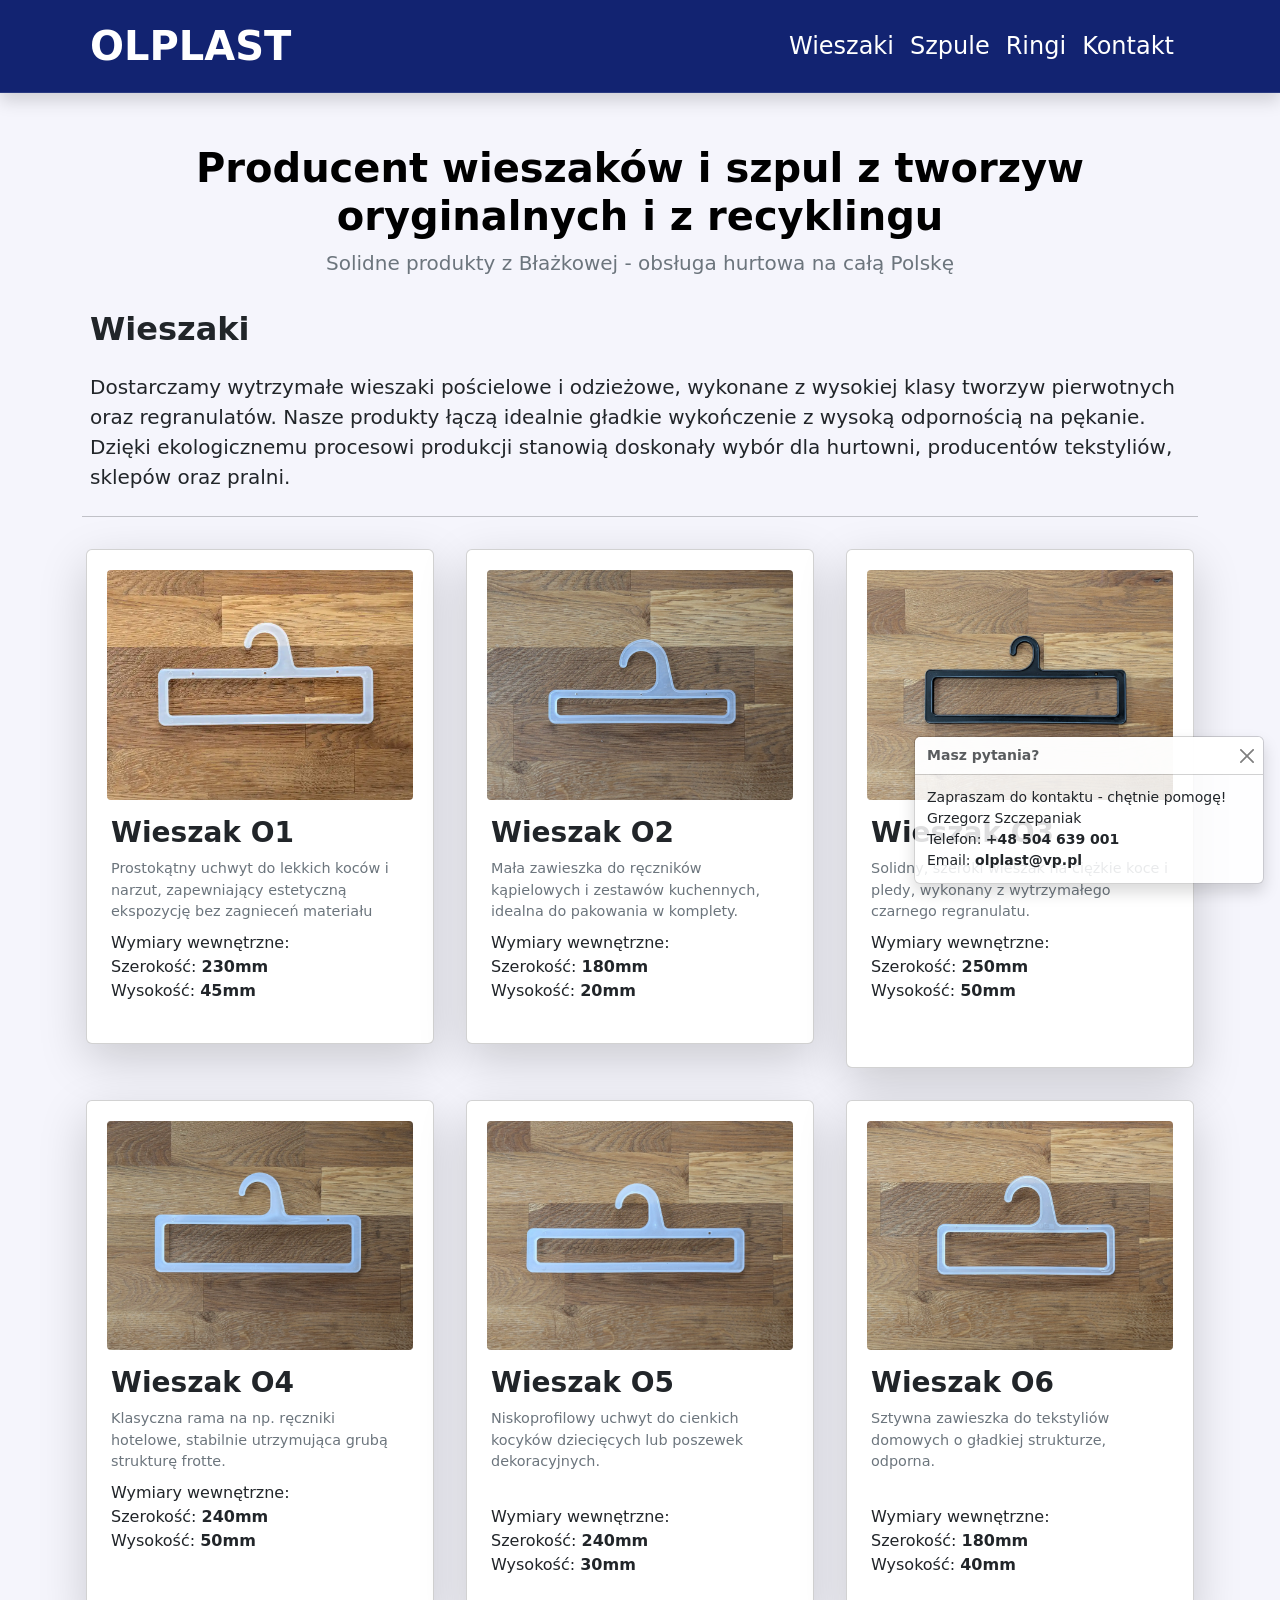
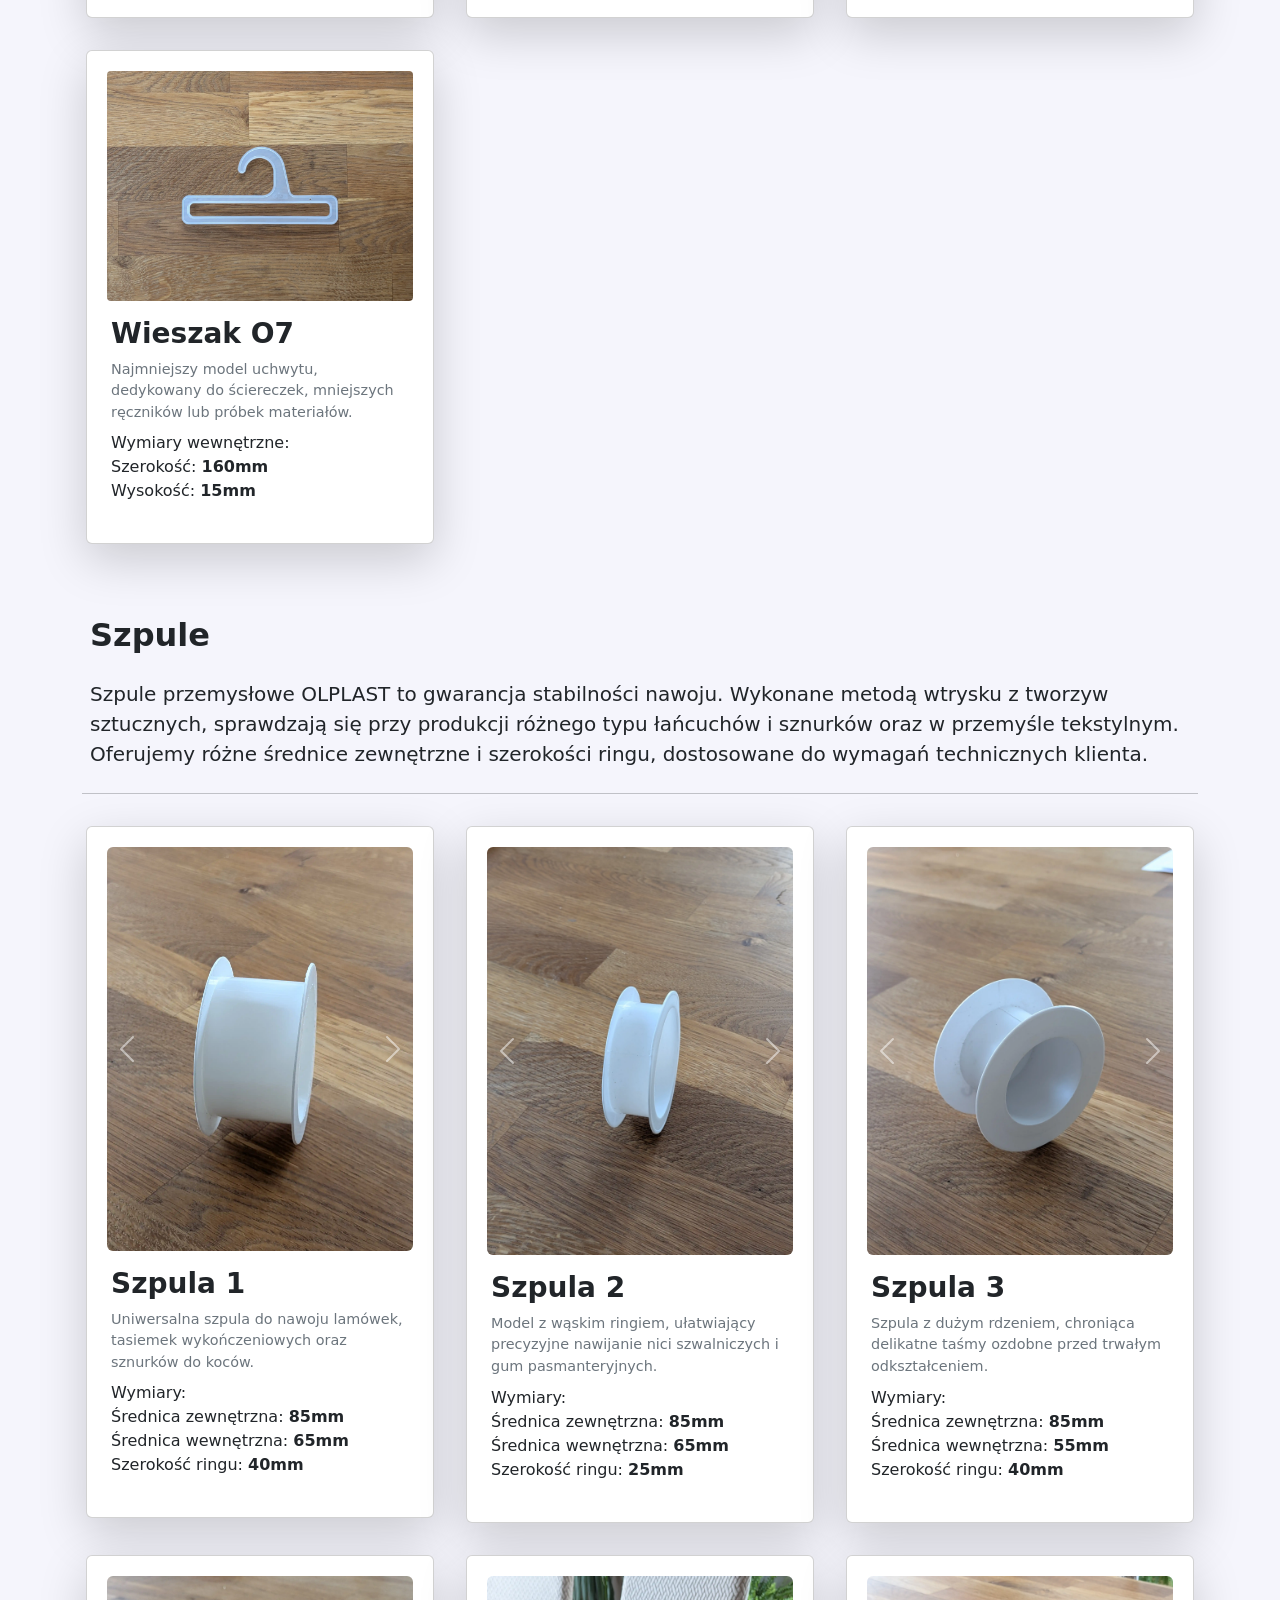
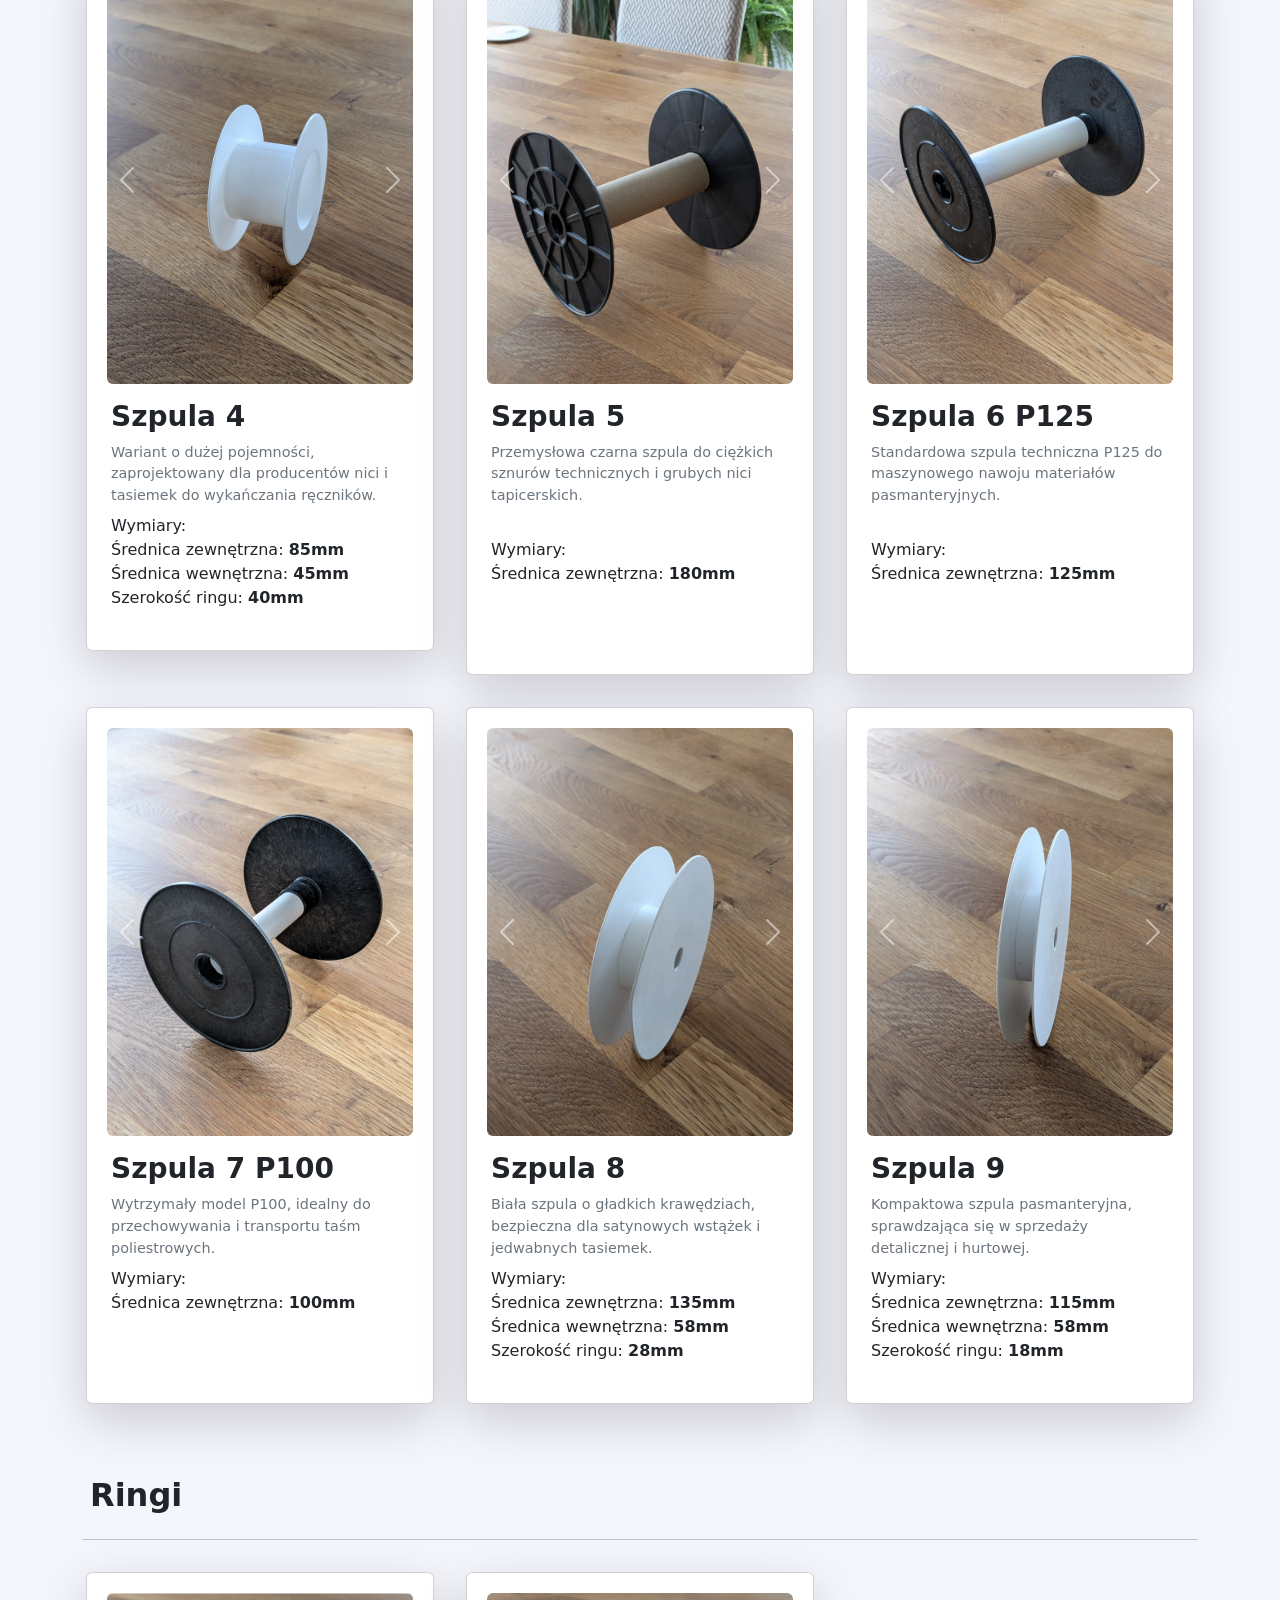
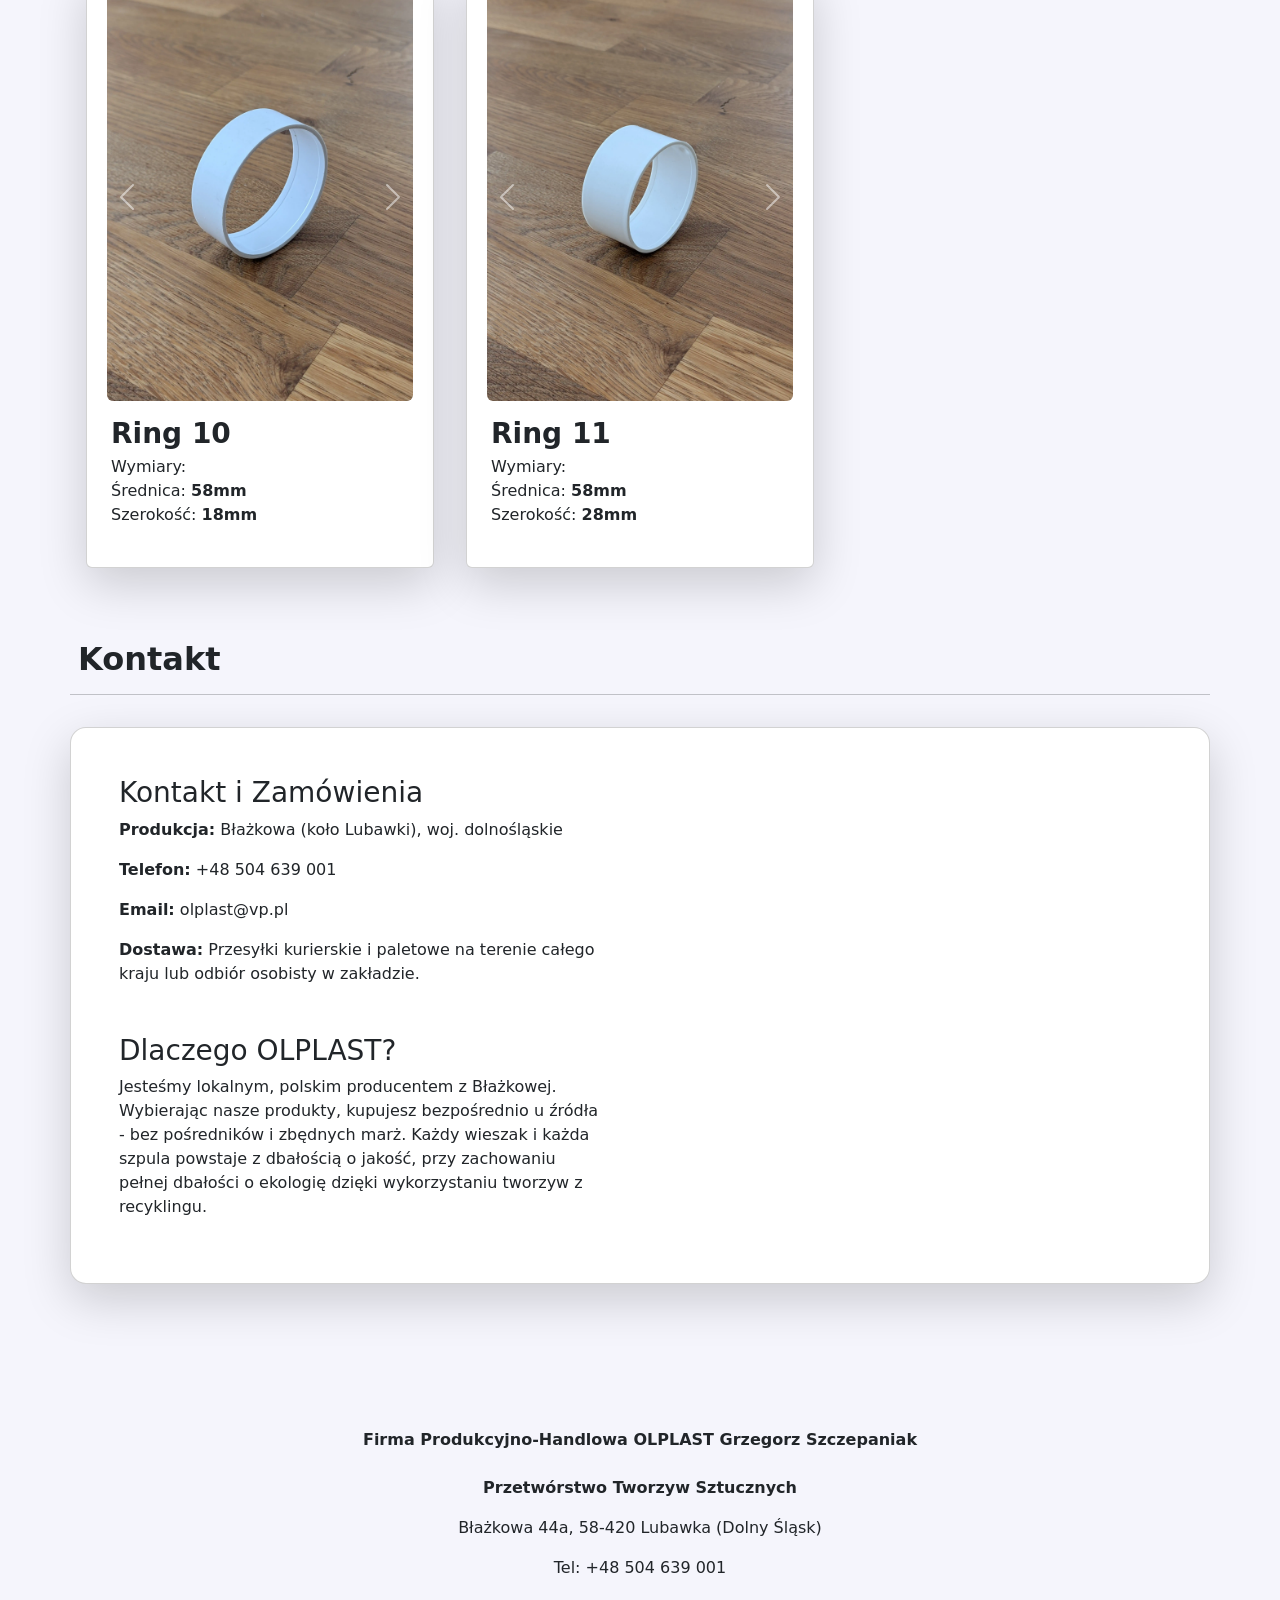
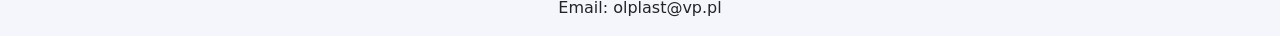
==== commit 2b53a973: "corrected header, added email" ====
--- a/index.html
+++ b/index.html
@@ -5,7 +5,8 @@
     <meta name="viewport" content="width=device-width, initial-scale=1.0">
     <title>Producent Wieszaków i Szpul - Dolny Śląsk</title>
     <link rel="icon" type="image/x-icon" href="/static/favicon.png">
-    <meta name="description" content="Produkcja wieszaków i szpul z tworzyw z recyklingu. Zakład w Błażkowej koło Lubawki. Atrakcyjne ceny hurtowe i szybka realizacja. Kontakt: +48 504 639 001.">    <link href="https://cdn.jsdelivr.net/npm/bootstrap@5.3.8/dist/css/bootstrap.min.css" rel="stylesheet" integrity="sha384-sRIl4kxILFvY47J16cr9ZwB07vP4J8+LH7qKQnuqkuIAvNWLzeN8tE5YBujZqJLB" crossorigin="anonymous">
+    <meta name="description" content="Produkcja wieszaków i szpul z tworzyw z recyklingu. Zakład w Błażkowej koło Lubawki. Kontakt: +48 504 639 001.">
+    <link href="https://cdn.jsdelivr.net/npm/bootstrap@5.3.8/dist/css/bootstrap.min.css" rel="stylesheet" integrity="sha384-sRIl4kxILFvY47J16cr9ZwB07vP4J8+LH7qKQnuqkuIAvNWLzeN8tE5YBujZqJLB" crossorigin="anonymous">
     <link rel="canonical" href="https://olplast-produkcja.pl/">
     <style>
         html {
@@ -22,7 +23,9 @@
             </div>
             <div class="toast-body fs-">
                 Zapraszam do kontaktu - chętnie pomogę!<br>
-                Grzegorz Szczepaniak: <b>+48 504 639 001</b> 
+                Grzegorz Szczepaniak <br>
+                Telefon: <b>+48 504 639 001</b> <br>
+                Email: <b>olplast@vp.pl</b>
             </div>
         </div>
     </div>
@@ -50,7 +53,7 @@
             <br> <br> <br> <br>
             <header class="text-center mt-5 mb-4">
                 <h1 class="fw-bold" style="color: #000000; font-size: 2.5rem;">
-                    Producent Wieszaków i Szpul z Recyklingu
+                    Producent wieszaków i szpul z tworzyw oryginalnych i z recyklingu
                 </h1>
                 <p class="lead text-secondary">Solidne produkty z Błażkowej - obsługa hurtowa na całą Polskę</p>
             </header>
@@ -577,6 +580,7 @@
                             <h3>Kontakt i Zamówienia</h3>
                             <p><b>Produkcja:</b> Błażkowa (koło Lubawki), woj. dolnośląskie</p>
                             <p><b>Telefon:</b> +48 504 639 001</p>
+                            <p><b>Email:</b> olplast@vp.pl</p>
                             <p><b>Dostawa:</b> Przesyłki kurierskie i paletowe na terenie całego kraju lub odbiór osobisty w zakładzie.</p>
                         </div>
                         <div class="row p-3">
@@ -597,7 +601,8 @@
     <footer class="justify-content-center text-center  mt-5">
         <p><strong>Firma Produkcyjno-Handlowa OLPLAST Grzegorz Szczepaniak<br> <br>Przetwórstwo Tworzyw Sztucznych</strong></p>
         <p>Błażkowa 44a, 58-420 Lubawka (Dolny Śląsk)</p>
-        <p>Tel: <a href="tel:+48504639001">+48 504 639 001</a></p>
+        <p>Tel: +48 504 639 001</p>
+        <p>Email: olplast@vp.pl</p>
     </footer>
     </div>
 
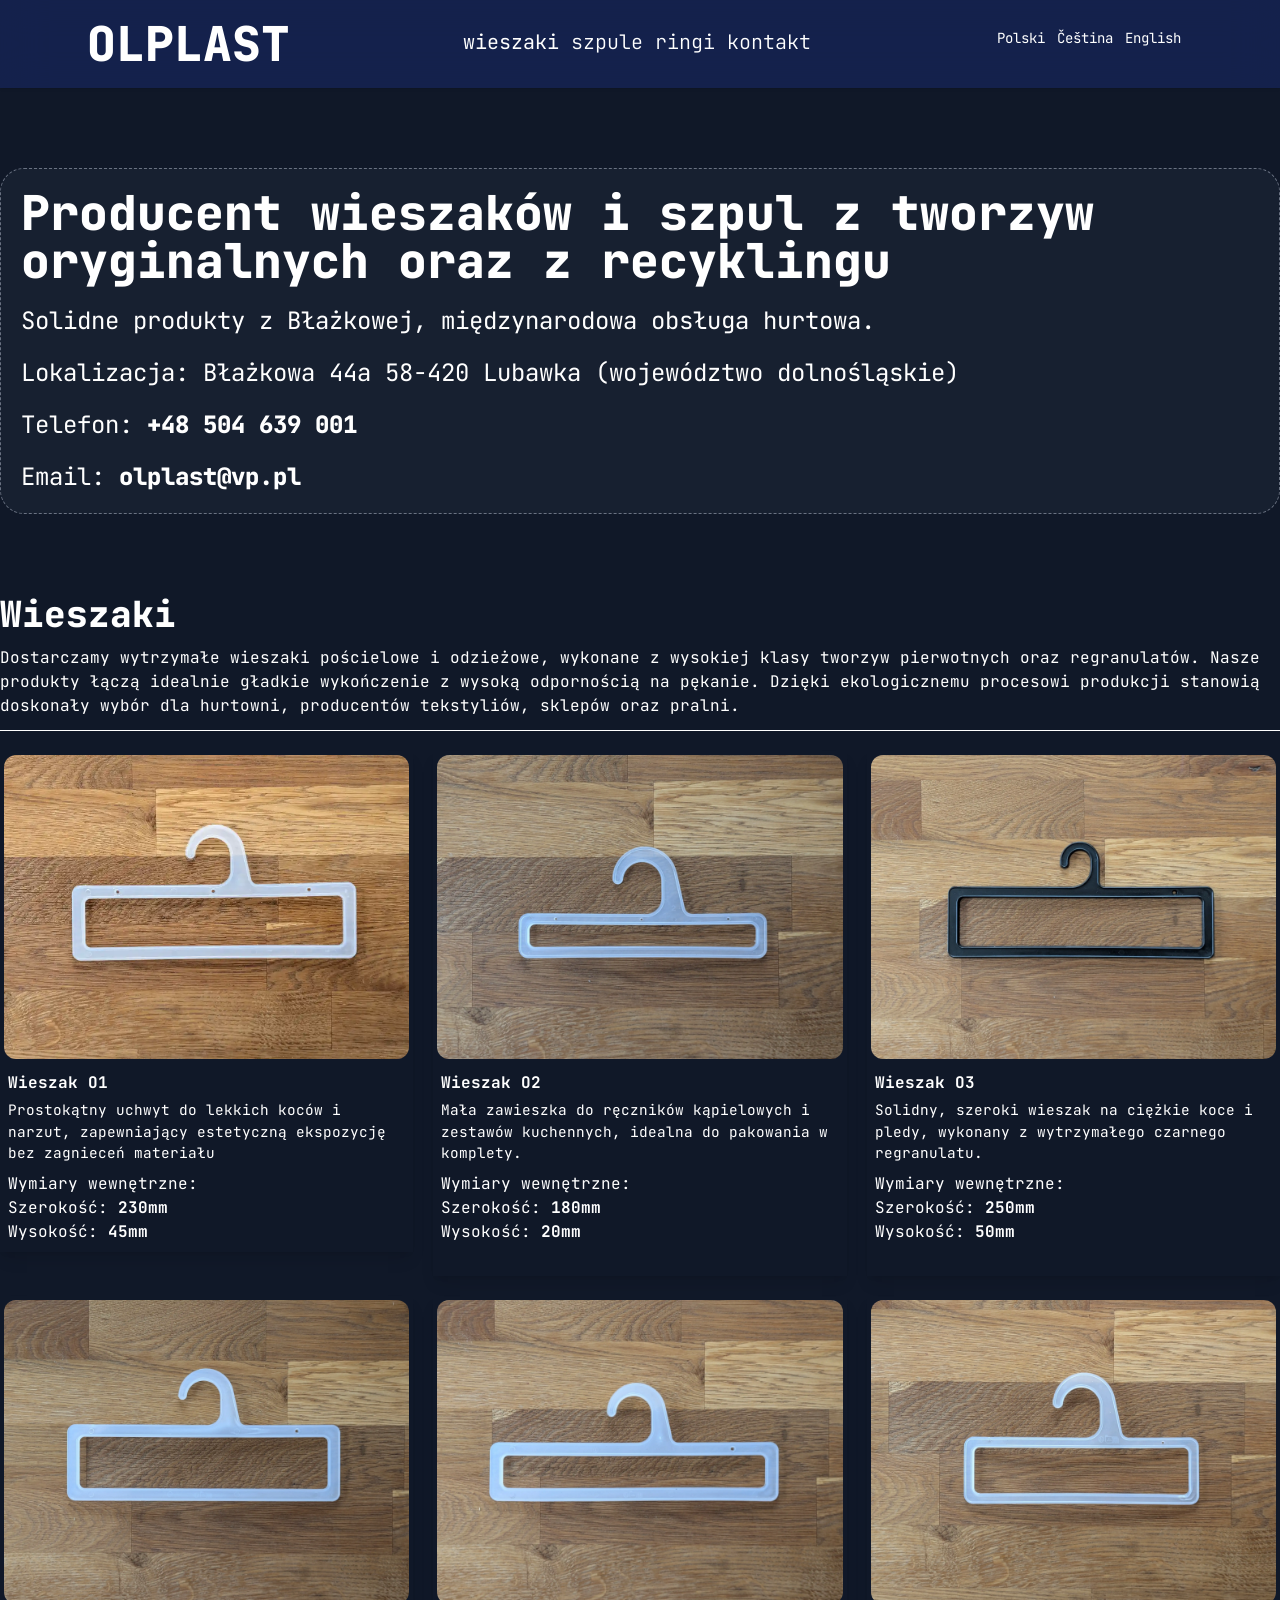
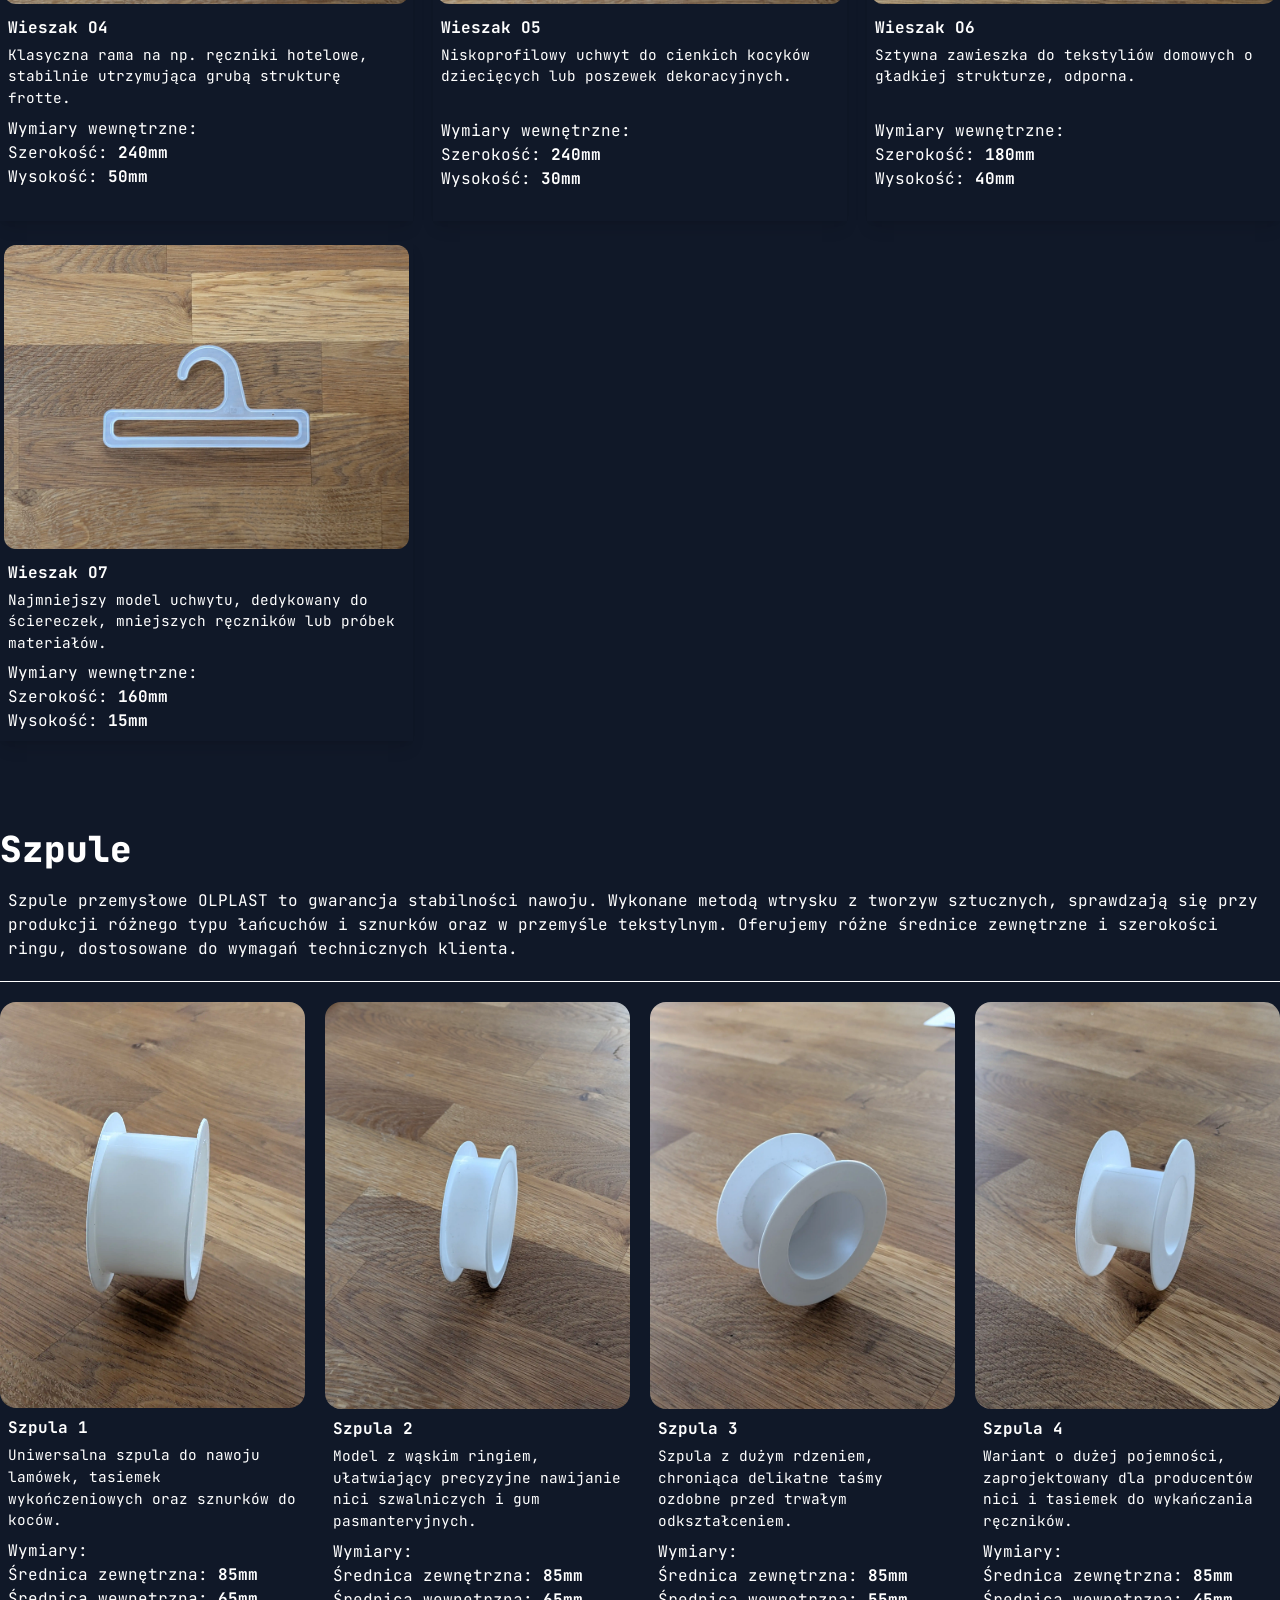
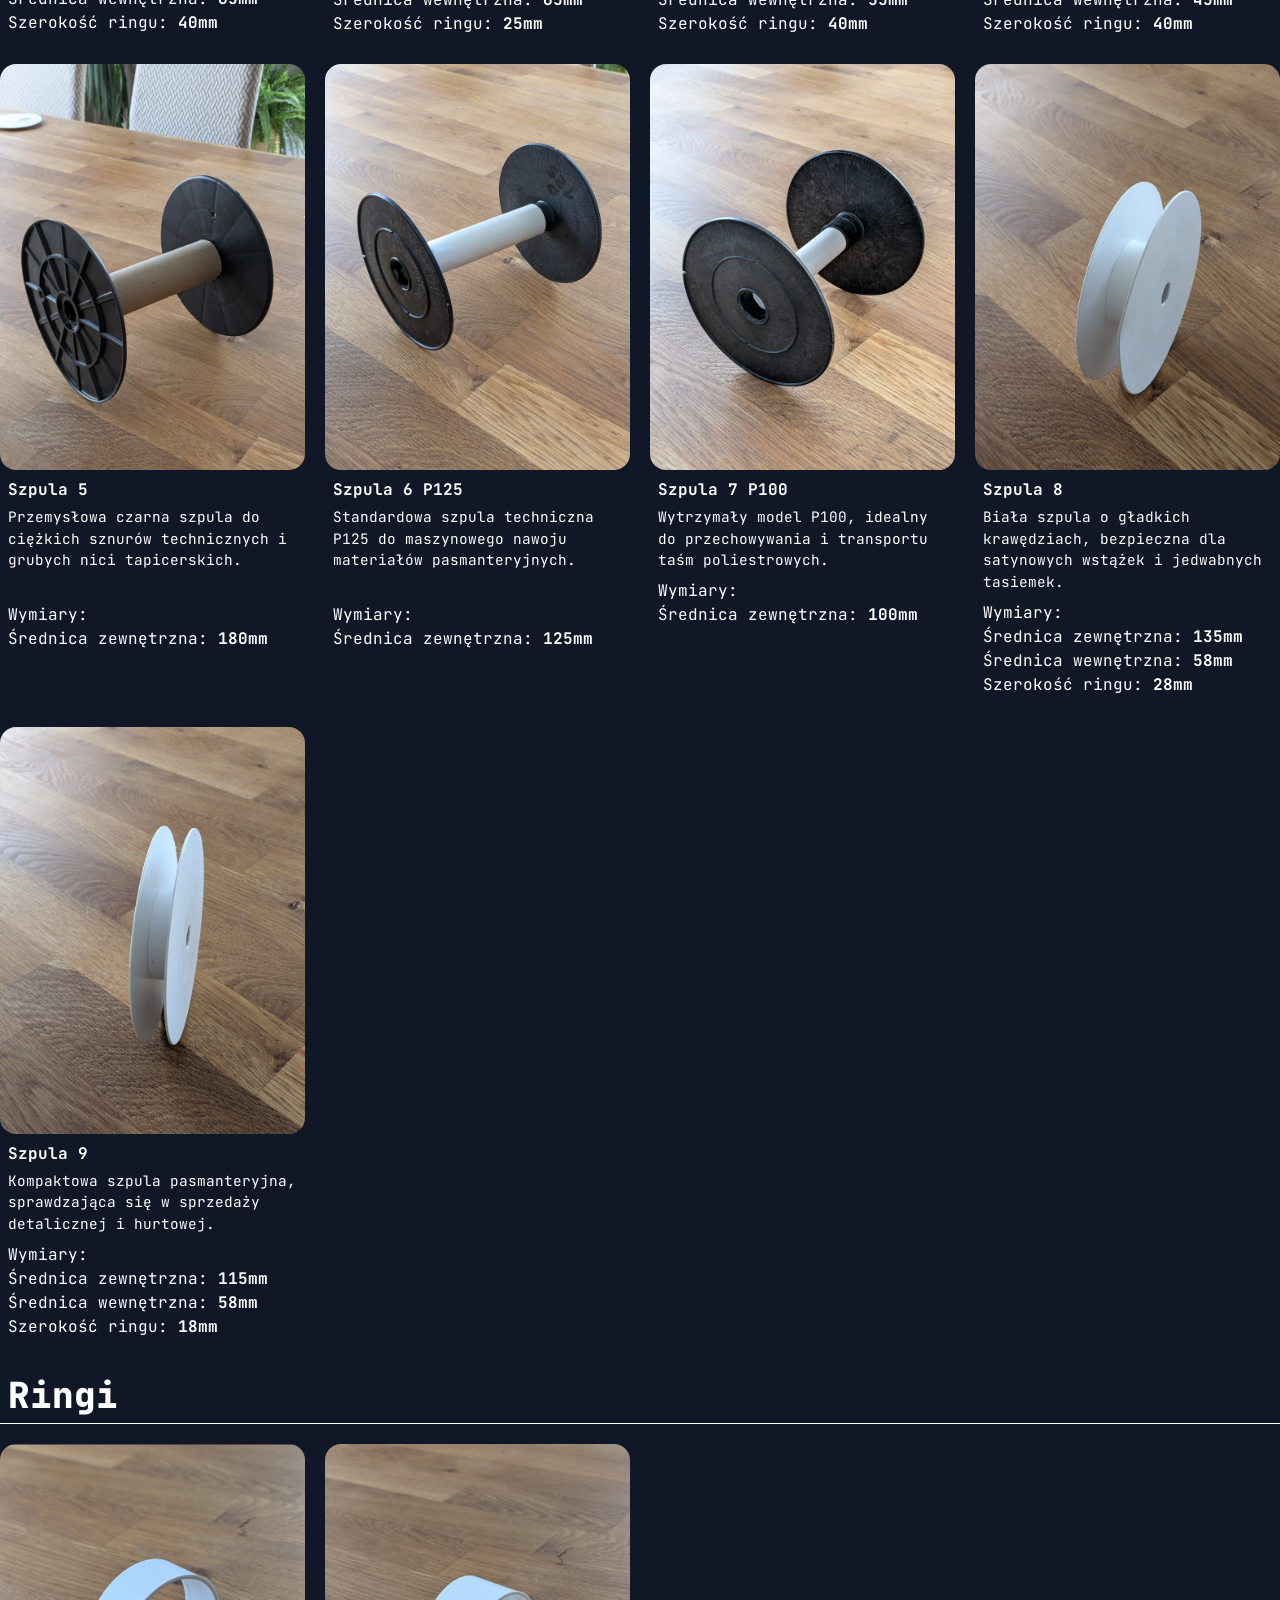
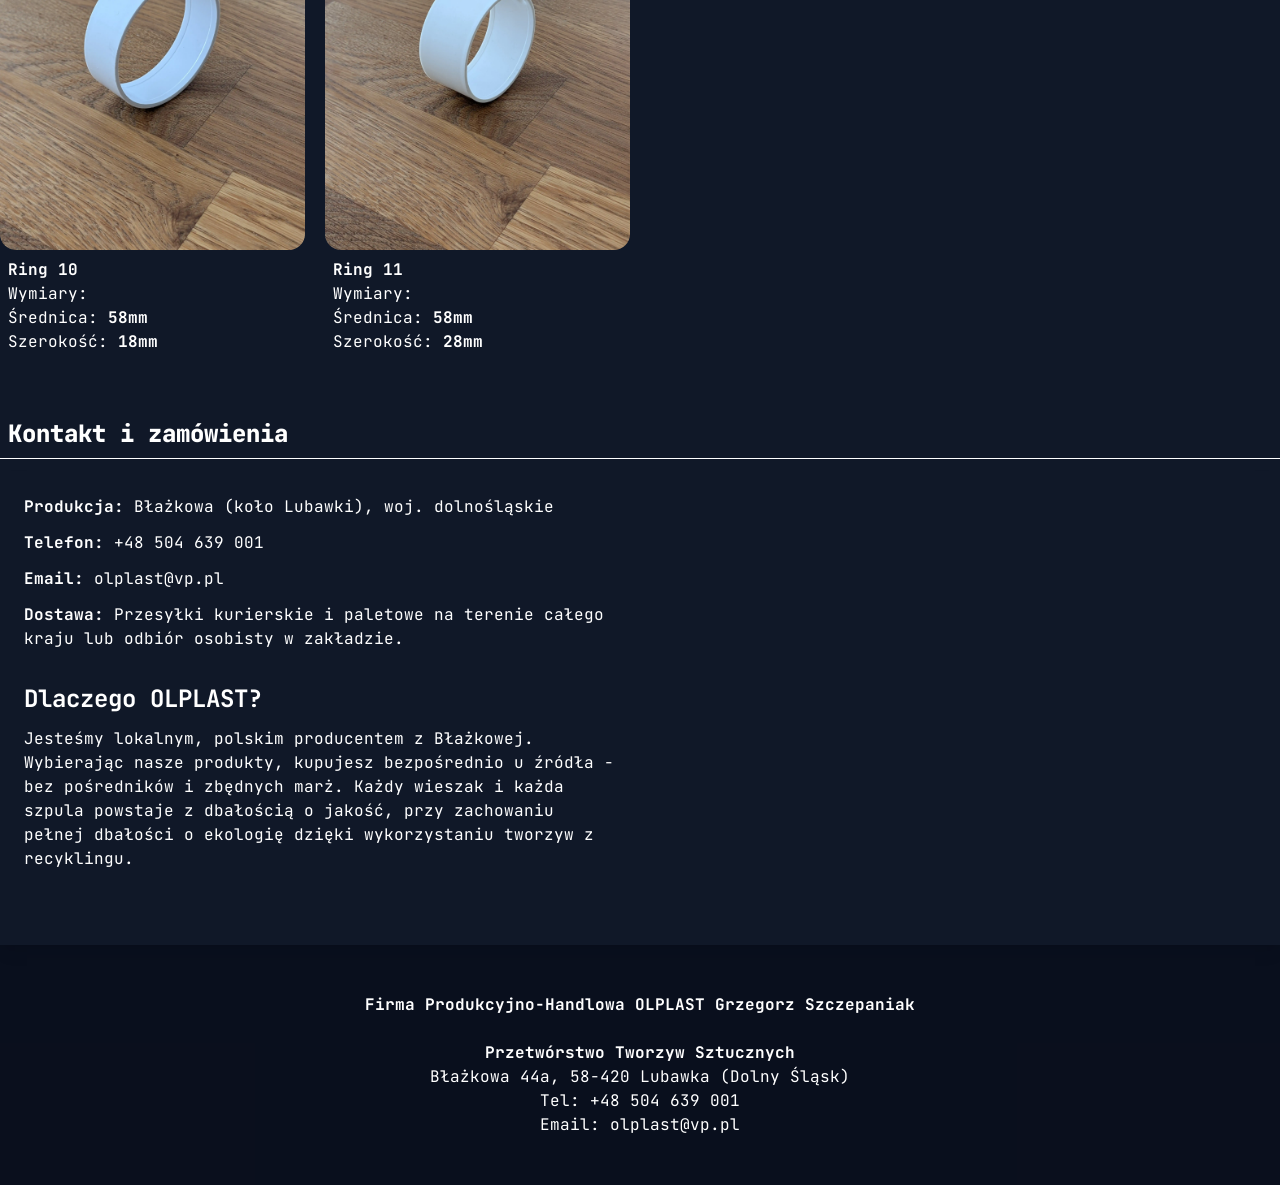
==== commit 8b29a461: "multilingual and redesigned index.html" ====
--- a/index.html
+++ b/index.html
@@ -5,215 +5,228 @@
     <meta name="viewport" content="width=device-width, initial-scale=1.0">
     <title>Producent Wieszaków i Szpul - Dolny Śląsk</title>
     <link rel="icon" type="image/x-icon" href="/static/favicon.png">
-    <meta name="description" content="Produkcja wieszaków i szpul z tworzyw z recyklingu. Zakład w Błażkowej koło Lubawki. Kontakt: +48 504 639 001.">
-    <link href="https://cdn.jsdelivr.net/npm/bootstrap@5.3.8/dist/css/bootstrap.min.css" rel="stylesheet" integrity="sha384-sRIl4kxILFvY47J16cr9ZwB07vP4J8+LH7qKQnuqkuIAvNWLzeN8tE5YBujZqJLB" crossorigin="anonymous">
+    <meta name="description"
+          content="Produkcja wieszaków i szpul z tworzyw z recyklingu. Zakład w Błażkowej koło Lubawki. Kontakt: +48 504 639 001.">
+    <link rel="stylesheet" href="/output.css">
     <link rel="canonical" href="https://olplast-produkcja.pl/">
+    <link rel="preconnect" href="https://fonts.googleapis.com">
+    <link rel="preconnect" href="https://fonts.gstatic.com" crossorigin>
+    <link rel="preconnect" href="https://fonts.googleapis.com">
+    <link rel="preconnect" href="https://fonts.gstatic.com" crossorigin>
+    <link href="https://fonts.googleapis.com/css2?family=JetBrains+Mono:ital,wght@0,100..800;1,100..800&display=swap" rel="stylesheet">
     <style>
         html {
             scroll-behavior: smooth;
         }
     </style>
 </head>
-<body style="background-color: rgb(245, 245, 252);">
-    <div class="toast-container position-fixed bottom-0 end-0 p-3">
-        <div class="toast show">
-            <div class="toast-header">
-                <b class="me-auto">Masz pytania?</b>
-                <button type="button" class="d-flex btn-close justify-content-end" data-bs-dismiss="toast" aria-label="Close"></button>
-            </div>
-            <div class="toast-body fs-">
-                Zapraszam do kontaktu - chętnie pomogę!<br>
-                Grzegorz Szczepaniak <br>
-                Telefon: <b>+48 504 639 001</b> <br>
-                Email: <b>olplast@vp.pl</b>
-            </div>
-        </div>
-    </div>
-    <nav class="navbar fixed-top shadow" style="background: rgba(6, 24, 106, 0.95); backdrop-filter: blur(5px); border-bottom: 1px solid rgba(255,255,255,0.1);">        
-        <div class="container">
-            <a class="navbar-brand text-white fw-bold fs-1 me-5 p-2" href="#"><b>OLPLAST</b></a>
-            <ul class="navbar-nav flex-row p-2">
-                <li class="nav-item me-3">
-                    <a class="text-decoration-none text-white fs-4" href="#wieszaki">Wieszaki</a>
-                </li>
-                <li class="nav-item me-3">
-                    <a class="text-decoration-none text-white fs-4" href="#szpule">Szpule</a>
-                </li>
-                <li class="nav-item me-3">
-                    <a class="text-decoration-none text-white fs-4" href="#ringi">Ringi</a>
-                </li>
-                <li class="nav-item me-3">
-                    <a class="text-decoration-none text-white fs-4" href="#kontakt">Kontakt</a> 
-                </li>
-            </ul>
-        </div>
-    </nav>
-    <div class="container">
-        <div>
-            <br> <br> <br> <br>
-            <header class="text-center mt-5 mb-4">
-                <h1 class="fw-bold" style="color: #000000; font-size: 2.5rem;">
-                    Producent wieszaków i szpul z tworzyw oryginalnych i z recyklingu
-                </h1>
-                <p class="lead text-secondary">Solidne produkty z Błażkowej - obsługa hurtowa na całą Polskę</p>
-            </header>
-            <h2 id="wieszaki" class="mt-4 p-2"><b>Wieszaki</b></h2>
-            <p class="p-2 fs-5">Dostarczamy wytrzymałe wieszaki pościelowe i odzieżowe, wykonane z wysokiej klasy tworzyw pierwotnych oraz regranulatów. Nasze produkty łączą idealnie gładkie wykończenie z wysoką odpornością na pękanie. Dzięki ekologicznemu procesowi produkcji stanowią doskonały wybór dla hurtowni, producentów tekstyliów, sklepów oraz pralni.</p>
-            <hr>
-        </div>
-        <div class="row">
-            <div class="col-lg-4 col-12 p-3">
-                <div class="card shadow-lg">
-                    <div class="card-body">
-                        <img src="static/o1.webp" class="rounded-3 p-1" alt="Wieszak plastikowy O1 - producent OLPLAST" style="width: 100%;">
-                        <div class="p-2">
-                            <b class="fs-3">Wieszak O1</b>
-                            <p class="mt-1 mb-2 text-secondary" style="font-size: 0.9rem;">Prostokątny uchwyt do lekkich koców i narzut, zapewniający estetyczną ekspozycję bez zagnieceń materiału</p>
-                            <p>
-                                Wymiary wewnętrzne:<br>
-                                Szerokość: <b>230mm</b><br>
-                                Wysokość: <b>45mm</b>
-                            </p>
-                        </div>
-                    </div>
-                </div>
-            </div>
-
-            <div class="col-lg-4 col-12 p-3">
-                <div class="card shadow-lg">
-                    <div class="card-body">
-                        <img src="static/o2.webp" class="rounded-3 p-1" alt="Wieszak plastikowy O2 - producent OLPLAST" style="width: 100%;">
-                        <div class="p-2">
-                            <b class="fs-3">Wieszak O2</b>
-                            <p class="mt-1 mb-2 text-secondary" style="font-size: 0.9rem;">Mała zawieszka do ręczników kąpielowych i zestawów kuchennych, idealna do pakowania w komplety.</p>
-                            <p>
-                                Wymiary wewnętrzne:<br>
-                                Szerokość: <b>180mm</b><br>
-                                Wysokość: <b>20mm</b>
-                            </p>
-                        </div>
-                    </div>
-                </div>
-            </div>
-            <div class="col-lg-4 col-12 p-3">
-                <div class="card shadow-lg">
-                    <div class="card-body">
-                        <img src="static/o3.webp" class="rounded-3 p-1" alt="Wieszak plastikowy O3 - producent OLPLAST" style="width: 100%;">
-                        <div class="p-2">
-                            <b class="fs-3">Wieszak O3</b>
-                            <p class="mt-1 mb-2 text-secondary" style="font-size: 0.9rem;">Solidny, szeroki wieszak na ciężkie koce i pledy, wykonany z wytrzymałego czarnego regranulatu.</p>
-                            <p>
-                                Wymiary wewnętrzne:<br>
-                                Szerokość: <b>250mm</b><br>
-                                Wysokość: <b>50mm</b><br>
-                                <br>
-                            </p>
-                        </div>
-                    </div>
-                </div>
-            </div>
-        </div>
-        <div class="row">
-            <div class="col-lg-4 col-12 p-3">
-                <div class="card shadow-lg">
-                    <div class="card-body">
-                        <img src="static/o4.webp" class="rounded-3 p-1" alt="Wieszak plastikowy O4 - producent OLPLAST" style="width: 100%;">
-                        <div class="p-2">
-                            <b class="fs-3">Wieszak O4</b>
-                            <p class="mt-1 mb-2 text-secondary" style="font-size: 0.9rem;">Klasyczna rama na np. ręczniki hotelowe, stabilnie utrzymująca grubą strukturę frotte.</p>
-                            <p>
-                                Wymiary wewnętrzne:<br>
-                                Szerokość: <b>240mm</b><br>
-                                Wysokość: <b>50mm</b><br>
-                                <br>
-                            </p>
-                        </div>
-                    </div>
-                </div>
-            </div>
-
-            <div class="col-lg-4 col-12 p-3">
-                <div class="card shadow-lg">
-                    <div class="card-body">
-                        <img src="static/o5.webp" class="rounded-3 p-1" alt="Wieszak plastikowy O5 - producent OLPLAST" style="width: 100%;">
-                        <div class="p-2">
-                            <b class="fs-3">Wieszak O5</b>
-                            <p class="mt-1 mb-2 text-secondary" style="font-size: 0.9rem;">Niskoprofilowy uchwyt do cienkich kocyków dziecięcych lub poszewek dekoracyjnych.</p> <br>
-                            <p>
-                                Wymiary wewnętrzne:<br>
-                                Szerokość: <b>240mm</b><br>
-                                Wysokość: <b>30mm</b>
-                            </p>
-                        </div>
-                    </div>
-                </div>
-            </div>
-            <div class="col-lg-4 col-12 p-3">
-                <div class="card shadow-lg">
-                    <div class="card-body">
-                        <img src="static/o6.webp" class="rounded-3 p-1" alt="Wieszak plastikowy O6 - producent OLPLAST" style="width: 100%;">
-                        <div class="p-2">
-                            <b class="fs-3">Wieszak O6</b>
-                            <p class="mt-1 mb-2 text-secondary" style="font-size: 0.9rem;">Sztywna zawieszka do tekstyliów domowych o gładkiej strukturze, odporna.</p> <br>
-                            <p>
-                                Wymiary wewnętrzne:<br>
-                                Szerokość: <b>180mm</b><br>
-                                Wysokość: <b>40mm</b>
-                            </p>
-                        </div>
-                    </div>
-                </div>
-            </div>
-        </div>
-        <div class="row">
-            <div class="col-lg-4 col-12 p-3">
-                <div class="card shadow-lg">
-                    <div class="card-body">
-                        <img src="static/o7.webp" class="rounded-3 p-1" alt="Wieszak plastikowy O7 - producent OLPLAST" style="width: 100%;">
-                        <div class="p-2">
-                            <b class="fs-3">Wieszak O7</b>
-                            <p class="mt-1 mb-2 text-secondary" style="font-size: 0.9rem;">Najmniejszy model uchwytu, dedykowany do ściereczek, mniejszych ręczników lub próbek materiałów. <br></p>
-                            <p>
-                                Wymiary wewnętrzne:<br>
-                                Szerokość: <b>160mm</b><br>
-                                Wysokość: <b>15mm</b>
-                            </p>
-                        </div>
-                    </div>
-                </div>
-            </div>
-        </div>
-    <div>
-        <h2 id="szpule" class="mt-5 p-2"><b>Szpule</b></h2>
-        <p class="p-2 fs-5">Szpule przemysłowe OLPLAST to gwarancja stabilności nawoju. Wykonane metodą wtrysku z tworzyw sztucznych, sprawdzają się przy produkcji różnego typu łańcuchów i sznurków oraz w przemyśle tekstylnym. Oferujemy różne średnice zewnętrzne i szerokości ringu, dostosowane do wymagań technicznych klienta.</p> 
+<body class="bg-gray-900 text-white" style="font-family: 'JetBrains Mono'">
+
+<nav class="sticky top-0 shadow bg-blue-950/80 backdrop-blur-xl px-4 sm:px-0">
+    <div class="container flex flex-wrap sm:w-vw-80 mx-auto py-5 justify-start sm:justify-around">
+        <a class="text-5xl font-extrabold" href="#">OLPLAST</a>
+        <ul class="flex text-xl items-bottom mt-2">
+            <li class="me-3">
+                <a class=" text-xl hover:font-bold ease-in-out duration-300" href="#wieszaki">wieszaki</a>
+            </li>
+            <li class="me-3">
+                <a class="font-light text-xl hover:font-bold ease-in-out duration-300" href="#szpule">szpule</a>
+            </li>
+            <li class="me-3">
+                <a class="font-light text-xl hover:font-bold ease-in-out duration-300" href="#ringi">ringi</a>
+            </li>
+            <li class="me-3">
+                <a class="font-light text2xl hover:font-bold ease-in-out duration-300" href="#kontakt">kontakt</a>
+            </li>
+        </ul>
+        <ul class="flex text-sm mt-2">
+            <li class="me-3">
+                <a href="index.html">Polski</a>
+            </li>
+            <li class="me-3">
+                <a href="index_cz.html">Čeština</a>
+            </li>
+            <li class="me-3">
+                <a href="index_en.html">English</a>
+            </li>
+        </ul>
+    </div>
+</nav>
+<div class="container w-vw-80 mx-auto px-4 sm:px-0">
+    <div class="my-20 p-5 rounded-3xl bg-gray-800/50 border border-dashed border-gray-500">
+        <header class="text-start">
+            <h1 class="font-extrabold text-5xl">
+                Producent wieszaków i szpul z tworzyw oryginalnych oraz z recyklingu
+            </h1>
+            <p class="mt-5 text-2xl">Solidne produkty z Błażkowej, międzynarodowa obsługa hurtowa.</p>
+            <p class="mt-5 text-2xl">Lokalizacja: Błażkowa 44a 58-420 Lubawka (województwo dolnośląskie)</p>
+            <p class="mt-5 text-2xl">Telefon: <span class="font-extrabold">+48 504 639 001</span>  </p>
+            <p class="mt-5 text-2xl">Email: <span class="font-extrabold">olplast@vp.pl</span> </p>
+        </header>
+    </div>
+
+    <div class="my-5 grid gap-3">
+        <h2 id="wieszaki" class="text-4xl font-extrabold"><b>Wieszaki</b></h2>
+        <p class="text-l">Dostarczamy wytrzymałe wieszaki pościelowe i odzieżowe, wykonane z wysokiej klasy tworzyw
+            pierwotnych oraz regranulatów. Nasze produkty łączą idealnie gładkie wykończenie z wysoką odpornością na
+            pękanie. Dzięki ekologicznemu procesowi produkcji stanowią doskonały wybór dla hurtowni, producentów
+            tekstyliów, sklepów oraz pralni.</p>
         <hr>
     </div>
 
-    <div class="row">
-        <div class="col-lg-4 col-12 p-3"> 
+    <div class="grid grid-cols-1 sm:grid-cols-3 gap-5">
+        <div class="col-span-1">
             <div class="card shadow-lg">
                 <div class="card-body">
-                    <div id="sz1" class="carousel slide p-1">
-                        <div class="carousel-inner">
-                            <div class="carousel-item active">
-                            <img src="static/sz11.webp" class="d-block w-100 rounded-2" alt="Szpula plastikowa przemysłowa 65mm - Dolny Śląsk">
-                            </div>
-                            <div class="carousel-item">
-                            <img src="static/sz12.webp" class="d-block w-100 rounded-2" alt="Szpula plastikowa przemysłowa 65mm - Dolny Śląsk">
-                            </div>
-                        </div>
-                        <button class="carousel-control-prev" type="button" data-bs-target="#sz1" data-bs-slide="prev">
-                            <span class="carousel-control-prev-icon" aria-hidden="true"></span>
-                            <span class="visually-hidden">Previous</span>
-                        </button>
-                        <button class="carousel-control-next" type="button" data-bs-target="#sz1" data-bs-slide="next">
-                            <span class="carousel-control-next-icon" aria-hidden="true"></span>
-                            <span class="visually-hidden">Next</span>
-                        </button>
-                        </div>
+                    <img src="static/o1.webp" class="rounded-2xl p-1" alt="Wieszak plastikowy O1 - producent OLPLAST"
+                         style="width: 100%;">
+                    <div class="p-2">
+                        <b class="fs-3">Wieszak O1</b>
+                        <p class="mt-1 mb-2 text-secondary" style="font-size: 0.9rem;">Prostokątny uchwyt do lekkich
+                            koców i narzut, zapewniający estetyczną ekspozycję bez zagnieceń materiału</p>
+                        <p>
+                            Wymiary wewnętrzne:<br>
+                            Szerokość: <b>230mm</b><br>
+                            Wysokość: <b>45mm</b>
+                        </p>
+                    </div>
+                </div>
+            </div>
+        </div>
+
+        <div class="card shadow-lg col-span-1">
+            <div class="card-body">
+                <img src="static/o2.webp" class="rounded-2xl p-1" alt="Wieszak plastikowy O2 - producent OLPLAST"
+                     style="width: 100%;">
+                <div class="p-2">
+                    <b class="fs-3">Wieszak O2</b>
+                    <p class="mt-1 mb-2 text-secondary" style="font-size: 0.9rem;">Mała zawieszka do ręczników
+                        kąpielowych i zestawów kuchennych, idealna do pakowania w komplety.</p>
+                    <p>
+                        Wymiary wewnętrzne:<br>
+                        Szerokość: <b>180mm</b><br>
+                        Wysokość: <b>20mm</b>
+                    </p>
+                </div>
+            </div>
+        </div>
+
+        <div class="card shadow-lg col-span-1">
+            <div class="card-body">
+                <img src="static/o3.webp" class="rounded-2xl p-1" alt="Wieszak plastikowy O3 - producent OLPLAST"
+                     style="width: 100%;">
+                <div class="p-2">
+                    <b class="fs-3">Wieszak O3</b>
+                    <p class="mt-1 mb-2 text-secondary" style="font-size: 0.9rem;">Solidny, szeroki wieszak na
+                        ciężkie koce i pledy, wykonany z wytrzymałego czarnego regranulatu.</p>
+                    <p>
+                        Wymiary wewnętrzne:<br>
+                        Szerokość: <b>250mm</b><br>
+                        Wysokość: <b>50mm</b><br>
+                        <br>
+                    </p>
+                </div>
+            </div>
+        </div>
+
+        <div class="card shadow-lg col-span-1">
+            <div class="card-body">
+                <img src="static/o4.webp" class="rounded-2xl p-1" alt="Wieszak plastikowy O4 - producent OLPLAST"
+                     style="width: 100%;">
+                <div class="p-2">
+                    <b class="fs-3">Wieszak O4</b>
+                    <p class="mt-1 mb-2 text-secondary" style="font-size: 0.9rem;">Klasyczna rama na np. ręczniki
+                        hotelowe, stabilnie utrzymująca grubą strukturę frotte.</p>
+                    <p>
+                        Wymiary wewnętrzne:<br>
+                        Szerokość: <b>240mm</b><br>
+                        Wysokość: <b>50mm</b><br>
+                        <br>
+                    </p>
+                </div>
+            </div>
+        </div>
+
+        <div class="card shadow-lg col-span-1">
+            <div class="card-body">
+                <img src="static/o5.webp" class="rounded-2xl p-1" alt="Wieszak plastikowy O5 - producent OLPLAST"
+                     style="width: 100%;">
+                <div class="p-2">
+                    <b class="fs-3">Wieszak O5</b>
+                    <p class="mt-1 mb-2 text-secondary" style="font-size: 0.9rem;">Niskoprofilowy uchwyt do cienkich
+                        kocyków dziecięcych lub poszewek dekoracyjnych.</p> <br>
+                    <p>
+                        Wymiary wewnętrzne:<br>
+                        Szerokość: <b>240mm</b><br>
+                        Wysokość: <b>30mm</b>
+                    </p>
+                </div>
+            </div>
+        </div>
+
+        <div class="card shadow-lg col-span-1">
+            <div class="card-body">
+                <img src="static/o6.webp" class="rounded-2xl p-1" alt="Wieszak plastikowy O6 - producent OLPLAST"
+                     style="width: 100%;">
+                <div class="p-2">
+                    <b class="fs-3">Wieszak O6</b>
+                    <p class="mt-1 mb-2 text-secondary" style="font-size: 0.9rem;">Sztywna zawieszka do tekstyliów
+                        domowych o gładkiej strukturze, odporna.</p> <br>
+                    <p>
+                        Wymiary wewnętrzne:<br>
+                        Szerokość: <b>180mm</b><br>
+                        Wysokość: <b>40mm</b>
+                    </p>
+                </div>
+            </div>
+        </div>
+
+        <div class="card shadow-lg col-span-1">
+            <div class="card-body">
+                <img src="static/o7.webp" class="rounded-2xl p-1" alt="Wieszak plastikowy O7 - producent OLPLAST"
+                     style="width: 100%;">
+                <div class="p-2">
+                    <b class="fs-3">Wieszak O7</b>
+                    <p class="mt-1 mb-2 text-secondary" style="font-size: 0.9rem;">Najmniejszy model uchwytu, dedykowany
+                        do ściereczek, mniejszych ręczników lub próbek materiałów. <br></p>
+                    <p>
+                        Wymiary wewnętrzne:<br>
+                        Szerokość: <b>160mm</b><br>
+                        Wysokość: <b>15mm</b>
+                    </p>
+                </div>
+            </div>
+        </div>
+    </div>
+
+    <div class="mt-22 grid gap-3">
+        <h2 id="szpule" class="text-4xl font-extrabold"><b>Szpule</b></h2>
+        <p class="p-2 fs-5">Szpule przemysłowe OLPLAST to gwarancja stabilności nawoju. Wykonane metodą wtrysku z
+            tworzyw
+            sztucznych, sprawdzają się przy produkcji różnego typu łańcuchów i sznurków oraz w przemyśle tekstylnym.
+            Oferujemy różne średnice zewnętrzne i szerokości ringu, dostosowane do wymagań technicznych klienta.</p>
+        <hr>
+    </div>
+
+    <div class="grid gap-5 grid-cols-1 sm:grid-cols-4 mt-5">
+
+        <div class="col-span-1">
+            <div class="card">
+                <div class="card-body">
+                    <div class="flex rounded-2xl overflow-scroll">
+
+                        <img src="static/sz11.webp"
+                             alt="Szpula plastikowa przemysłowa 65mm - Dolny Śląsk">
+
+                        <img src="static/sz12.webp"
+                             alt="Szpula plastikowa przemysłowa 65mm - Dolny Śląsk">
+
+                    </div>
                     <div class="p-2">
                         <b class="fs-3">Szpula 1</b>
-                       <p class="mt-1 mb-2 text-secondary" style="font-size: 0.9rem;">Uniwersalna szpula do nawoju lamówek, tasiemek wykończeniowych oraz sznurków do koców. <br></p>
+                        <p class="mt-1 mb-2 text-secondary" style="font-size: 0.9rem;">Uniwersalna szpula do nawoju
+                            lamówek,
+                            tasiemek wykończeniowych oraz sznurków do koców. <br></p>
                         <p>
                             Wymiary:<br>
                             Średnica zewnętrzna: <b>85mm</b><br>
@@ -224,388 +237,269 @@
                 </div>
             </div>
         </div>
-        <div class="col-lg-4 col-12 p-3">
-            <div class="card shadow-lg">
-                <div class="card-body">
-                    <div id="sz2" class="carousel slide p-1">
-                        <div class="carousel-inner">
-                            <div class="carousel-item active">
-                            <img src="static/sz21.webp" class="d-block w-100 rounded-2" alt="Szpula plastikowa przemysłowa 65mm - Dolny Śląsk">
-                            </div>
-                            <div class="carousel-item">
-                            <img src="static/sz22.webp" class="d-block w-100 rounded-2" alt="Szpula plastikowa przemysłowa 65mm - Dolny Śląsk">
-                            </div>
-                        </div>
-                        <button class="carousel-control-prev" type="button" data-bs-target="#sz2" data-bs-slide="prev">
-                            <span class="carousel-control-prev-icon" aria-hidden="true"></span>
-                            <span class="visually-hidden">Previous</span>
-                        </button>
-                        <button class="carousel-control-next" type="button" data-bs-target="#sz2" data-bs-slide="next">
-                            <span class="carousel-control-next-icon" aria-hidden="true"></span>
-                            <span class="visually-hidden">Next</span>
-                        </button>
-                        </div>
-                    <div class="p-2">
-                        <b class="fs-3">Szpula 2</b>
-                       <p class="mt-1 mb-2 text-secondary" style="font-size: 0.9rem;">Model z wąskim ringiem, ułatwiający precyzyjne nawijanie nici szwalniczych i gum pasmanteryjnych. <br></p>
-                        <p>
-                            Wymiary:<br>
-                            Średnica zewnętrzna: <b>85mm</b><br>
-                            Średnica wewnętrzna: <b>65mm</b><br>
-                            Szerokość ringu: <b>25mm</b>
-                        </p>
+        <div class="col-span-1">
+            <div class="card">
+                <div class="flex overflow-scroll rounded-2xl">
+                    <img src="static/sz21.webp"
+                         alt="Szpula plastikowa przemysłowa 65mm - Dolny Śląsk">
+
+                    <img src="static/sz22.webp"
+                         alt="Szpula plastikowa przemysłowa 65mm - Dolny Śląsk">
+                </div>
+                <div class="p-2">
+                    <b class="fs-3">Szpula 2</b>
+                    <p class="mt-1 mb-2 text-secondary" style="font-size: 0.9rem;">Model z wąskim ringiem, ułatwiający
+                        precyzyjne nawijanie nici szwalniczych i gum pasmanteryjnych. <br></p>
+                    <p>
+                        Wymiary:<br>
+                        Średnica zewnętrzna: <b>85mm</b><br>
+                        Średnica wewnętrzna: <b>65mm</b><br>
+                        Szerokość ringu: <b>25mm</b>
+                    </p>
+                </div>
+            </div>
+        </div>
+        <div class="col-span-1">
+            <div class="flex rounded-2xl overflow-scroll">
+                <img src="static/sz31.webp"
+                     alt="Szpula plastikowa przemysłowa 55mm - Dolny Śląsk">
+
+                <img src="static/sz32.webp"
+                     alt="Szpula plastikowa przemysłowa 55mm - Dolny Śląsk">
+            </div>
+            <div class="p-2">
+                <b class="fs-3">Szpula 3</b>
+                <p class="mt-1 mb-2 text-secondary" style="font-size: 0.9rem;">Szpula z dużym rdzeniem,
+                    chroniąca
+                    delikatne taśmy ozdobne przed trwałym odkształceniem. <br></p>
+                <p>
+                    Wymiary:<br>
+                    Średnica zewnętrzna: <b>85mm</b><br>
+                    Średnica wewnętrzna: <b>55mm</b><br>
+                    Szerokość ringu: <b>40mm</b>
+                </p>
+            </div>
+        </div>
+        <div class="col-span-1">
+            <div class="flex overflow-hidden rounded-2xl">
+                <img src="static/sz41.webp"
+                     alt="Szpula plastikowa przemysłowa 45mm - Dolny Śląsk">
+
+                <img src="static/sz42.webp"
+                     alt="Szpula plastikowa przemysłowa 45mm - Dolny Śląsk">
+            </div>
+
+            <div class="p-2">
+                <b class="fs-3">Szpula 4</b>
+                <p class="mt-1 mb-2 text-secondary" style="font-size: 0.9rem;">Wariant o dużej pojemności,
+                    zaprojektowany dla producentów nici i tasiemek do wykańczania ręczników.</p>
+                <p>
+                    Wymiary:<br>
+                    Średnica zewnętrzna: <b>85mm</b><br>
+                    Średnica wewnętrzna: <b>45mm</b><br>
+                    Szerokość ringu: <b>40mm</b>
+                </p>
+            </div>
+        </div>
+        <div class="col-span-1">
+            <div class="flex overflow-scroll rounded-2xl">
+                <img src="static/sz51.webp" class="d-block w-100 rounded-2"
+                     alt="Szpula plastikowa przemysłowa 180mm - Dolny Śląsk">
+
+                <img src="static/sz52.webp" class="d-block w-100 rounded-2"
+                     alt="Szpula plastikowa przemysłowa 180mm - Dolny Śląsk">
+            </div>
+
+            <div class="p-2">
+                <b class="fs-3">Szpula 5</b>
+                <p class="mt-1 mb-2 text-secondary" style="font-size: 0.9rem;">Przemysłowa czarna szpula do
+                    ciężkich
+                    sznurów technicznych i grubych nici tapicerskich. <br></p> <br>
+                <p>
+                    Wymiary:<br>
+                    Średnica zewnętrzna: <b>180mm</b><br>
+                    <br><br>
+                </p>
+            </div>
+        </div>
+        <div class="col-span-1">
+            <div class="flex overflow-hidden rounded-2xl">
+                <img src="static/sz61.webp" class="d-block w-100 rounded-2"
+                     alt="Szpula plastikowa przemysłowa 125mm - Dolny Śląsk">
+
+                <img src="static/sz62.webp" class="d-block w-100 rounded-2"
+                     alt="Szpula plastikowa przemysłowa 125mm - Dolny Śląsk">
+            </div>
+
+            <div class="p-2">
+                <b class="fs-3">Szpula 6 P125</b>
+                <p class="mt-1 mb-2 text-secondary" style="font-size: 0.9rem;">Standardowa szpula techniczna
+                    P125 do
+                    maszynowego nawoju materiałów pasmanteryjnych. <br></p> <br>
+                <p>
+                    Wymiary:<br>
+                    Średnica zewnętrzna: <b>125mm</b><br>
+                    <br><br>
+                </p>
+            </div>
+        </div>
+        <div class="col-span-1">
+
+
+            <div class="flex overflow-scroll rounded-2xl">
+                <img src="static/sz71.webp" class="d-block w-100 rounded-2"
+                     alt="Szpula plastikowa przemysłowa 100mm - Dolny Śląsk">
+
+                <img src="static/sz72.webp" class="d-block w-100 rounded-2"
+                     alt="Szpula plastikowa przemysłowa 100mm - Dolny Śląsk">
+            </div>
+
+            <div class="p-2">
+                <b class="fs-3">Szpula 7 P100</b>
+                <p class="mt-1 mb-2 text-secondary" style="font-size: 0.9rem;">Wytrzymały model P100, idealny do
+                    przechowywania i transportu taśm poliestrowych. <br></p>
+                <p>
+                    Wymiary:<br>
+                    Średnica zewnętrzna: <b>100mm</b><br>
+                    <br><br>
+                </p>
+            </div>
+        </div>
+        <div class="col-span-1">
+            <div class="flex overflow-scroll rounded-2xl">
+                <img src="static/sz81.webp" class="d-block w-100 rounded-2"
+                     alt="Szpula plastikowa przemysłowa 58mm - Dolny Śląsk">
+
+                <img src="static/sz82.webp" class="d-block w-100 rounded-2"
+                     alt="Szpula plastikowa przemysłowa 58mm - Dolny Śląsk">
+            </div>
+            <div class="p-2">
+                <b class="fs-3">Szpula 8</b>
+                <p class="mt-1 mb-2 text-secondary" style="font-size: 0.9rem;">Biała szpula o gładkich
+                    krawędziach,
+                    bezpieczna dla satynowych wstążek i jedwabnych tasiemek. <br></p>
+                <p>
+                    Wymiary:<br>
+                    Średnica zewnętrzna: <b>135mm</b><br>
+                    Średnica wewnętrzna: <b>58mm</b><br>
+                    Szerokość ringu: <b>28mm</b>
+                </p>
+            </div>
+        </div>
+        <div class="col-span-1">
+            <div class="flex overflow-scroll rounded-2xl">
+                <img src="static/sz91.webp"
+                     alt="Szpula plastikowa przemysłowa 58mm - Dolny Śląsk">
+                <img src="static/sz92.webp"
+                     alt="Szpula plastikowa przemysłowa 58mm - Dolny Śląsk">
+            </div>
+            <div class="p-2">
+                <b class="fs-3">Szpula 9</b>
+                <p class="mt-1 mb-2 text-secondary" style="font-size: 0.9rem;">Kompaktowa szpula pasmanteryjna,
+                    sprawdzająca się w sprzedaży detalicznej i hurtowej. <br></p>
+                <p>
+                    Wymiary:<br>
+                    Średnica zewnętrzna: <b>115mm</b><br>
+                    Średnica wewnętrzna: <b>58mm</b><br>
+                    Szerokość ringu: <b>18mm</b>
+                </p>
+            </div>
+        </div>
+    </div>
+
+
+    <div>
+        <h2 id="ringi" class="mt-5 text-4xl font-bold p-2"><b>Ringi</b></h2>
+        <hr>
+    </div>
+    <div class="grid grid-cols-1 sm:grid-cols-4 gap-5 mt-5">
+        <div class="col-span-1">
+
+            <div class="flex overflow-scroll rounded-2xl">
+                <img src="static/r101.webp" class="d-block w-100 rounded-2"
+                     alt="Ring do szpuli 58mm - OLPLAST">
+
+                <img src="static/r102.webp" class="d-block w-100 rounded-2"
+                     alt="Ring do szpuli 58mm - OLPLAST">
+            </div>
+            <div class="p-2">
+                <b class="fs-3">Ring 10</b>
+                <p>
+                    Wymiary:<br>
+                    Średnica: <b>58mm</b><br>
+                    Szerokość: <b>18mm</b><br>
+                </p>
+            </div>
+
+        </div>
+        <div class="col-span-1">
+            <div class="flex overflow-scroll rounded-2xl">
+                <img src="static/r111.webp" class="d-block w-100 rounded-2"
+                     alt="Ring do szpuli 58mm - OLPLAST">
+
+                <img src="static/r112.webp" class="d-block w-100 rounded-2"
+                     alt="Ring do szpuli 58mm - OLPLAST">
+            </div>
+
+            <div class="p-2">
+                <b class="fs-3">Ring 11</b>
+                <p>
+                    Wymiary:<br>
+                    Średnica: <b>58mm</b><br>
+                    Szerokość: <b>28mm</b><br>
+                </p>
+            </div>
+        </div>
+    </div>
+</div>
+
+</div>
+
+</div>
+</div>
+<div class="container w-vw-80 mx-auto px-4 sm:px-0">
+    <h2 id="kontakt" class="font-bold text-2xl p-2 mt-12"><b>Kontakt i zamówienia</b></h2>
+    <hr>
+    <div class="card shadow-lg rounded-4 mt-3">
+        <div class="card-body">
+            <div class="grid grid-cols-2">
+                <div class="col-span-2 sm:col-span-1 p-3">
+                    <div id="kontakt" class="p-3 rounded grid gap-3">
+                        <p><b>Produkcja:</b> Błażkowa (koło Lubawki), woj. dolnośląskie</p>
+                        <p><b>Telefon:</b> +48 504 639 001</p>
+                        <p><b>Email:</b> olplast@vp.pl</p>
+                        <p><b>Dostawa:</b> Przesyłki kurierskie i paletowe na terenie całego kraju lub odbiór osobisty w
+                            zakładzie.</p>
+
+                        <h3 class="font-bold text-2xl mt-5">Dlaczego OLPLAST?</h3>
+                        <p>Jesteśmy lokalnym, polskim producentem z Błażkowej. Wybierając nasze produkty, kupujesz
+                            bezpośrednio u źródła - bez pośredników i zbędnych marż. Każdy wieszak i każda szpula
+                            powstaje z dbałością o jakość, przy zachowaniu pełnej dbałości o ekologię dzięki
+                            wykorzystaniu tworzyw z recyklingu.</p>
                     </div>
                 </div>
-            </div>
-        </div>
-        <div class="col-lg-4 col-12 p-3">
-            <div class="card shadow-lg">
-                <div class="card-body">
-                    <div id="sz3" class="carousel slide p-1">
-                        <div class="carousel-inner">
-                            <div class="carousel-item active">
-                            <img src="static/sz31.webp" class="d-block w-100 rounded-2" alt="Szpula plastikowa przemysłowa 55mm - Dolny Śląsk">
-                            </div>
-                            <div class="carousel-item">
-                            <img src="static/sz32.webp" class="d-block w-100 rounded-2" alt="Szpula plastikowa przemysłowa 55mm - Dolny Śląsk">
-                            </div>
-                        </div>
-                        <button class="carousel-control-prev" type="button" data-bs-target="#sz3" data-bs-slide="prev">
-                            <span class="carousel-control-prev-icon" aria-hidden="true"></span>
-                            <span class="visually-hidden">Previous</span>
-                        </button>
-                        <button class="carousel-control-next" type="button" data-bs-target="#sz3" data-bs-slide="next">
-                            <span class="carousel-control-next-icon" aria-hidden="true"></span>
-                            <span class="visually-hidden">Next</span>
-                        </button>
-                        </div>
-                    <div class="p-2">
-                        <b class="fs-3">Szpula 3</b>
-                       <p class="mt-1 mb-2 text-secondary" style="font-size: 0.9rem;">Szpula z dużym rdzeniem, chroniąca delikatne taśmy ozdobne przed trwałym odkształceniem. <br></p>
-                        <p>
-                            Wymiary:<br>
-                            Średnica zewnętrzna: <b>85mm</b><br>
-                            Średnica wewnętrzna: <b>55mm</b><br>
-                            Szerokość ringu: <b>40mm</b>
-                        </p>
-                    </div>
-                </div>
-            </div>
-        </div>
-    </div>
-    <div class="row">
-        <div class="col-lg-4 col-12 p-3">
-            <div class="card shadow-lg">
-                <div class="card-body">
-                    <div id="sz4" class="carousel slide p-1">
-                        <div class="carousel-inner">
-                            <div class="carousel-item active">
-                            <img src="static/sz41.webp" class="d-block w-100 rounded-2" alt="Szpula plastikowa przemysłowa 45mm - Dolny Śląsk">
-                            </div>
-                            <div class="carousel-item">
-                            <img src="static/sz42.webp" class="d-block w-100 rounded-2" alt="Szpula plastikowa przemysłowa 45mm - Dolny Śląsk">
-                            </div>
-                        </div>
-                        <button class="carousel-control-prev" type="button" data-bs-target="#sz4" data-bs-slide="prev">
-                            <span class="carousel-control-prev-icon" aria-hidden="true"></span>
-                            <span class="visually-hidden">Previous</span>
-                        </button>
-                        <button class="carousel-control-next" type="button" data-bs-target="#sz4" data-bs-slide="next">
-                            <span class="carousel-control-next-icon" aria-hidden="true"></span>
-                            <span class="visually-hidden">Next</span>
-                        </button>
-                        </div>
-                    <div class="p-2">
-                        <b class="fs-3">Szpula 4</b>
-                       <p class="mt-1 mb-2 text-secondary" style="font-size: 0.9rem;">Wariant o dużej pojemności, zaprojektowany dla producentów nici i tasiemek do wykańczania ręczników.</p>
-                        <p>
-                            Wymiary:<br>
-                            Średnica zewnętrzna: <b>85mm</b><br>
-                            Średnica wewnętrzna: <b>45mm</b><br>
-                            Szerokość ringu: <b>40mm</b>
-                        </p>
-                    </div>
-                </div>
-            </div>
-        </div>
-        <div class="col-lg-4 col-12 p-3">
-            <div class="card shadow-lg">
-                <div class="card-body">
-                    <div id="sz5" class="carousel slide p-1">
-                        <div class="carousel-inner">
-                            <div class="carousel-item active">
-                            <img src="static/sz51.webp" class="d-block w-100 rounded-2" alt="Szpula plastikowa przemysłowa 180mm - Dolny Śląsk">
-                            </div>
-                            <div class="carousel-item">
-                            <img src="static/sz52.webp" class="d-block w-100 rounded-2" alt="Szpula plastikowa przemysłowa 180mm - Dolny Śląsk">
-                            </div>
-                        </div>
-                        <button class="carousel-control-prev" type="button" data-bs-target="#sz5" data-bs-slide="prev">
-                            <span class="carousel-control-prev-icon" aria-hidden="true"></span>
-                            <span class="visually-hidden">Previous</span>
-                        </button>
-                        <button class="carousel-control-next" type="button" data-bs-target="#sz5" data-bs-slide="next">
-                            <span class="carousel-control-next-icon" aria-hidden="true"></span>
-                            <span class="visually-hidden">Next</span>
-                        </button>
-                        </div>
-                    <div class="p-2">
-                        <b class="fs-3">Szpula 5</b>
-                       <p class="mt-1 mb-2 text-secondary" style="font-size: 0.9rem;">Przemysłowa czarna szpula do ciężkich sznurów technicznych i grubych nici tapicerskich. <br></p> <br>
-                        <p>
-                            Wymiary:<br>
-                            Średnica zewnętrzna: <b>180mm</b><br>
-                            <br><br>
-                        </p>
-                    </div>
-                </div>
-            </div>
-        </div>
-        <div class="col-lg-4 col-12 p-3">
-            <div class="card shadow-lg">
-                <div class="card-body">
-                    <div id="sz6" class="carousel slide p-1">
-                        <div class="carousel-inner">
-                            <div class="carousel-item active">
-                            <img src="static/sz61.webp" class="d-block w-100 rounded-2" alt="Szpula plastikowa przemysłowa 125mm - Dolny Śląsk">
-                            </div>
-                            <div class="carousel-item">
-                            <img src="static/sz62.webp" class="d-block w-100 rounded-2" alt="Szpula plastikowa przemysłowa 125mm - Dolny Śląsk">
-                            </div>
-                        </div>
-                        <button class="carousel-control-prev" type="button" data-bs-target="#sz6" data-bs-slide="prev">
-                            <span class="carousel-control-prev-icon" aria-hidden="true"></span>
-                            <span class="visually-hidden">Previous</span>
-                        </button>
-                        <button class="carousel-control-next" type="button" data-bs-target="#sz6" data-bs-slide="next">
-                            <span class="carousel-control-next-icon" aria-hidden="true"></span>
-                            <span class="visually-hidden">Next</span>
-                        </button>
-                        </div>
-                    <div class="p-2">
-                        <b class="fs-3">Szpula 6 P125</b>
-                       <p class="mt-1 mb-2 text-secondary" style="font-size: 0.9rem;">Standardowa szpula techniczna P125 do maszynowego nawoju materiałów pasmanteryjnych. <br></p> <br>
-                        <p>
-                            Wymiary:<br>
-                            Średnica zewnętrzna: <b>125mm</b><br>
-                            <br><br>
-                        </p>
-                    </div>
-                </div>
-            </div>
-        </div>
-    </div> 
-    <div class="row">
-        <div class="col-lg-4 col-12 p-3">
-            <div class="card shadow-lg">
-                <div class="card-body">
-                    <div id="sz7" class="carousel slide p-1">
-                        <div class="carousel-inner">
-                            <div class="carousel-item active">
-                            <img src="static/sz71.webp" class="d-block w-100 rounded-2" alt="Szpula plastikowa przemysłowa 100mm - Dolny Śląsk">
-                            </div>
-                            <div class="carousel-item">
-                            <img src="static/sz72.webp" class="d-block w-100 rounded-2" alt="Szpula plastikowa przemysłowa 100mm - Dolny Śląsk">
-                            </div>
-                        </div>
-                        <button class="carousel-control-prev" type="button" data-bs-target="#sz7" data-bs-slide="prev">
-                            <span class="carousel-control-prev-icon" aria-hidden="true"></span>
-                            <span class="visually-hidden">Previous</span>
-                        </button>
-                        <button class="carousel-control-next" type="button" data-bs-target="#sz7" data-bs-slide="next">
-                            <span class="carousel-control-next-icon" aria-hidden="true"></span>
-                            <span class="visually-hidden">Next</span>
-                        </button>
-                        </div>
-                    <div class="p-2">
-                        <b class="fs-3">Szpula 7 P100</b>
-                       <p class="mt-1 mb-2 text-secondary" style="font-size: 0.9rem;">Wytrzymały model P100, idealny do przechowywania i transportu taśm poliestrowych. <br></p>
-                        <p>
-                            Wymiary:<br>
-                            Średnica zewnętrzna: <b>100mm</b><br>
-                            <br><br>
-                        </p>
-                    </div>
-                </div>
-            </div>
-        </div>
-        <div class="col-lg-4 col-12 p-3">
-            <div class="card shadow-lg">
-                <div class="card-body">
-                    <div id="sz8" class="carousel slide p-1">
-                        <div class="carousel-inner">
-                            <div class="carousel-item active">
-                            <img src="static/sz81.webp" class="d-block w-100 rounded-2" alt="Szpula plastikowa przemysłowa 58mm - Dolny Śląsk">
-                            </div>
-                            <div class="carousel-item">
-                            <img src="static/sz82.webp" class="d-block w-100 rounded-2" alt="Szpula plastikowa przemysłowa 58mm - Dolny Śląsk">
-                            </div>
-                        </div>
-                        <button class="carousel-control-prev" type="button" data-bs-target="#sz8" data-bs-slide="prev">
-                            <span class="carousel-control-prev-icon" aria-hidden="true"></span>
-                            <span class="visually-hidden">Previous</span>
-                        </button>
-                        <button class="carousel-control-next" type="button" data-bs-target="#sz8" data-bs-slide="next">
-                            <span class="carousel-control-next-icon" aria-hidden="true"></span>
-                            <span class="visually-hidden">Next</span>
-                        </button>
-                        </div>
-                    <div class="p-2">
-                        <b class="fs-3">Szpula 8</b>
-                       <p class="mt-1 mb-2 text-secondary" style="font-size: 0.9rem;">Biała szpula o gładkich krawędziach, bezpieczna dla satynowych wstążek i jedwabnych tasiemek. <br></p>
-                        <p>
-                            Wymiary:<br>
-                            Średnica zewnętrzna: <b>135mm</b><br>
-                            Średnica wewnętrzna: <b>58mm</b><br>
-                            Szerokość ringu: <b>28mm</b>
-                        </p>
-                    </div>
-                </div>
-            </div>
-        </div>
-        <div class="col-lg-4 col-12 p-3">
-            <div class="card shadow-lg">
-                <div class="card-body">
-                    <div id="sz9" class="carousel slide p-1">
-                        <div class="carousel-inner">
-                            <div class="carousel-item active">
-                            <img src="static/sz91.webp" class="d-block w-100 rounded-2" alt="Szpula plastikowa przemysłowa 58mm - Dolny Śląsk">
-                            </div>
-                            <div class="carousel-item">
-                            <img src="static/sz92.webp" class="d-block w-100 rounded-2" alt="Szpula plastikowa przemysłowa 58mm - Dolny Śląsk">
-                            </div>
-                        </div>
-                        <button class="carousel-control-prev" type="button" data-bs-target="#sz9" data-bs-slide="prev">
-                            <span class="carousel-control-prev-icon" aria-hidden="true"></span>
-                            <span class="visually-hidden">Previous</span>
-                        </button>
-                        <button class="carousel-control-next" type="button" data-bs-target="#sz9" data-bs-slide="next">
-                            <span class="carousel-control-next-icon" aria-hidden="true"></span>
-                            <span class="visually-hidden">Next</span>
-                        </button>
-                        </div>
-                    <div class="p-2">
-                        <b class="fs-3">Szpula 9</b>
-                       <p class="mt-1 mb-2 text-secondary" style="font-size: 0.9rem;">Kompaktowa szpula pasmanteryjna, sprawdzająca się w sprzedaży detalicznej i hurtowej. <br></p>
-                        <p>
-                            Wymiary:<br>
-                            Średnica zewnętrzna: <b>115mm</b><br>
-                            Średnica wewnętrzna: <b>58mm</b><br>
-                            Szerokość ringu: <b>18mm</b>
-                        </p>
-                    </div>
-                </div>
-            </div>
-        </div>
-    </div>
-    <div>
-        <h2 id="ringi" class="mt-5 p-2"><b>Ringi</b></h2>
-        <hr>
-    </div>
-    <div class="row">
-        <div class="col-lg-4 col-12 p-3">
-            <div class="card shadow-lg">
-                <div class="card-body">
-                    <div id="r10" class="carousel slide p-1">
-                        <div class="carousel-inner">
-                            <div class="carousel-item active">
-                            <img src="static/r101.webp" class="d-block w-100 rounded-2" alt="Ring do szpuli 58mm - OLPLAST">
-                            </div>
-                            <div class="carousel-item">
-                            <img src="static/r102.webp" class="d-block w-100 rounded-2" alt="Ring do szpuli 58mm - OLPLAST">
-                            </div>
-                        </div>
-                        <button class="carousel-control-prev" type="button" data-bs-target="#r10" data-bs-slide="prev">
-                            <span class="carousel-control-prev-icon" aria-hidden="true"></span>
-                            <span class="visually-hidden">Previous</span>
-                        </button>
-                        <button class="carousel-control-next" type="button" data-bs-target="#r10" data-bs-slide="next">
-                            <span class="carousel-control-next-icon" aria-hidden="true"></span>
-                            <span class="visually-hidden">Next</span>
-                        </button>
-                        </div>
-                    <div class="p-2">
-                        <b class="fs-3">Ring 10</b>
-                        <p>
-                            Wymiary:<br>
-                            Średnica: <b>58mm</b><br>
-                            Szerokość: <b>18mm</b><br>
-                        </p>
-                    </div>
-                </div>
-            </div>
-        </div>
-        <div class="col-lg-4 col-12 p-3">
-            <div class="card shadow-lg">
-                <div class="card-body">
-                    <div id="r11" class="carousel slide p-1">
-                        <div class="carousel-inner">
-                            <div class="carousel-item active">
-                            <img src="static/r111.webp" class="d-block w-100 rounded-2" alt="Ring do szpuli 58mm - OLPLAST">
-                            </div>
-                            <div class="carousel-item">
-                            <img src="static/r112.webp" class="d-block w-100 rounded-2" alt="Ring do szpuli 58mm - OLPLAST">
-                            </div>
-                        </div>
-                        <button class="carousel-control-prev" type="button" data-bs-target="#r11" data-bs-slide="prev">
-                            <span class="carousel-control-prev-icon" aria-hidden="true"></span>
-                            <span class="visually-hidden">Previous</span>
-                        </button>
-                        <button class="carousel-control-next" type="button" data-bs-target="#r11" data-bs-slide="next">
-                            <span class="carousel-control-next-icon" aria-hidden="true"></span>
-                            <span class="visually-hidden">Next</span>
-                        </button>
-                        </div>
-                    <div class="p-2">
-                        <b class="fs-3">Ring 11</b>
-                        <p>
-                            Wymiary:<br>
-                            Średnica: <b>58mm</b><br>
-                            Szerokość: <b>28mm</b><br>
-                        </p>
-                    </div>
-                </div>
-            </div>
-        </div>
-        <div class="col-4"></div>
-    </div>
-    <div class="row justify-content-center align-items-center">
-        <h2 id="kontakt" class="mt-5 p-2"><b>Kontakt</b></h2>
-        <hr>
-        <div class="card shadow-lg rounded-4 mt-3">
-            <div class="card-body">
-                <div class="row">
-                    <div class="col-md-6 col-12 p-3">
-                        <div id="kontakt" class="p-3 rounded">
-                            <h3>Kontakt i Zamówienia</h3>
-                            <p><b>Produkcja:</b> Błażkowa (koło Lubawki), woj. dolnośląskie</p>
-                            <p><b>Telefon:</b> +48 504 639 001</p>
-                            <p><b>Email:</b> olplast@vp.pl</p>
-                            <p><b>Dostawa:</b> Przesyłki kurierskie i paletowe na terenie całego kraju lub odbiór osobisty w zakładzie.</p>
-                        </div>
-                        <div class="row p-3">
-                            <div class="col-12">
-                                <h3>Dlaczego OLPLAST?</h3>
-                                <p>Jesteśmy lokalnym, polskim producentem z Błażkowej. Wybierając nasze produkty, kupujesz bezpośrednio u źródła - bez pośredników i zbędnych marż. Każdy wieszak i każda szpula powstaje z dbałością o jakość, przy zachowaniu pełnej dbałości o ekologię dzięki wykorzystaniu tworzyw z recyklingu.</p>
-                            </div>
-                        </div>
-                    </div>
-                    <div class="col-md-6 col-12">
-                        <iframe class="rounded-4 p-3" style="max-width: 100%;" src="https://www.google.com/maps/embed?pb=!1m18!1m12!1m3!1d2524.772169781466!2d15.984154277324505!3d50.74271437164955!2m3!1f0!2f0!3f0!3m2!1i1024!2i768!4f13.1!3m3!1m2!1s0x470ef1cf06047cdf%3A0x966005f451457cb5!2sOlplast!5e0!3m2!1spl!2spl!4v1776193102967!5m2!1spl!2spl" width="600" height="450" style="border:0;" allowfullscreen="" loading="lazy" referrerpolicy="no-referrer-when-downgrade"></iframe>
-                    </div>
-                </div>
-            </div>
-        </div>
-    </div>
-    <br> <br> <br> <br>
-    <footer class="justify-content-center text-center  mt-5">
-        <p><strong>Firma Produkcyjno-Handlowa OLPLAST Grzegorz Szczepaniak<br> <br>Przetwórstwo Tworzyw Sztucznych</strong></p>
-        <p>Błażkowa 44a, 58-420 Lubawka (Dolny Śląsk)</p>
-        <p>Tel: +48 504 639 001</p>
-        <p>Email: olplast@vp.pl</p>
-    </footer>
-    </div>
-
-    <script src="https://cdn.jsdelivr.net/npm/bootstrap@5.3.8/dist/js/bootstrap.bundle.min.js" integrity="sha384-FKyoEForCGlyvwx9Hj09JcYn3nv7wiPVlz7YYwJrWVcXK/BmnVDxM+D2scQbITxI" crossorigin="anonymous"></script>
+                <div class="justify-center col-span-2 sm:col-span-1 p-3">
+                    <iframe class="rounded-3xl p-3" style="max-width: 100%;"
+                            src="https://www.google.com/maps/embed?pb=!1m18!1m12!1m3!1d2524.772169781466!2d15.984154277324505!3d50.74271437164955!2m3!1f0!2f0!3f0!3m2!1i1024!2i768!4f13.1!3m3!1m2!1s0x470ef1cf06047cdf%3A0x966005f451457cb5!2sOlplast!5e0!3m2!1spl!2spl!4v1776193102967!5m2!1spl!2spl"
+                            width="600" height="450" style="border:0;" allowfullscreen="" loading="lazy"
+                            referrerpolicy="no-referrer-when-downgrade"></iframe>
+                </div>
+            </div>
+        </div>
+    </div>
+</div>
+<footer class="justify-content-center text-center p-12 bg-gray-950/50">
+    <p><strong>Firma Produkcyjno-Handlowa OLPLAST Grzegorz Szczepaniak<br> <br>Przetwórstwo Tworzyw Sztucznych</strong>
+    </p>
+    <p>Błażkowa 44a, 58-420 Lubawka (Dolny Śląsk)</p>
+    <p>Tel: +48 504 639 001</p>
+    <p>Email: olplast@vp.pl</p>
+</footer>
+</div>
+</div>
+
+<script src="https://cdn.jsdelivr.net/npm/bootstrap@5.3.8/dist/js/bootstrap.bundle.min.js"
+        integrity="sha384-FKyoEForCGlyvwx9Hj09JcYn3nv7wiPVlz7YYwJrWVcXK/BmnVDxM+D2scQbITxI"
+        crossorigin="anonymous"></script>
 </body>
 </html>
--- a/output.css
+++ b/output.css
@@ -0,0 +1,864 @@
+/*! tailwindcss v4.3.3 | MIT License | https://tailwindcss.com */
+@layer properties;
+@layer theme, base, components, utilities;
+@layer theme {
+  :root, :host {
+    --font-sans: -apple-system, BlinkMacSystemFont, "Segoe UI", Roboto, "Helvetica Neue",
+      "Noto Sans", Arial, sans-serif, "Apple Color Emoji", "Segoe UI Emoji",
+      "Segoe UI Symbol", "Noto Color Emoji";
+    --font-mono: ui-monospace, SFMono-Regular, Menlo, Monaco, Consolas, "Liberation Mono",
+      "Courier New", monospace;
+    --color-green-500: oklch(72.3% 0.219 149.579);
+    --color-emerald-500: oklch(69.6% 0.17 162.48);
+    --color-emerald-900: oklch(37.8% 0.077 168.94);
+    --color-teal-500: oklch(70.4% 0.14 182.503);
+    --color-cyan-500: oklch(71.5% 0.143 215.221);
+    --color-blue-600: oklch(54.6% 0.245 262.881);
+    --color-blue-800: oklch(42.4% 0.199 265.638);
+    --color-blue-900: oklch(37.9% 0.146 265.522);
+    --color-blue-950: oklch(28.2% 0.091 267.935);
+    --color-indigo-800: oklch(39.8% 0.195 277.366);
+    --color-indigo-900: oklch(35.9% 0.144 278.697);
+    --color-indigo-950: oklch(25.7% 0.09 281.288);
+    --color-violet-900: oklch(38% 0.189 293.745);
+    --color-gray-300: oklch(87.2% 0.01 258.338);
+    --color-gray-400: oklch(70.7% 0.022 261.325);
+    --color-gray-500: oklch(55.1% 0.027 264.364);
+    --color-gray-600: oklch(44.6% 0.03 256.802);
+    --color-gray-700: oklch(37.3% 0.034 259.733);
+    --color-gray-800: oklch(27.8% 0.033 256.848);
+    --color-gray-900: oklch(21% 0.034 264.665);
+    --color-gray-950: oklch(13% 0.028 261.692);
+    --color-black: #000;
+    --color-white: #fff;
+    --spacing: 0.25rem;
+    --text-xs: 0.75rem;
+    --text-xs--line-height: calc(1 / 0.75);
+    --text-sm: 0.875rem;
+    --text-sm--line-height: calc(1.25 / 0.875);
+    --text-lg: 1.125rem;
+    --text-lg--line-height: calc(1.75 / 1.125);
+    --text-xl: 1.25rem;
+    --text-xl--line-height: calc(1.75 / 1.25);
+    --text-2xl: 1.5rem;
+    --text-2xl--line-height: calc(2 / 1.5);
+    --text-3xl: 1.875rem;
+    --text-3xl--line-height: calc(2.25 / 1.875);
+    --text-4xl: 2.25rem;
+    --text-4xl--line-height: calc(2.5 / 2.25);
+    --text-5xl: 3rem;
+    --text-5xl--line-height: 1;
+    --font-weight-thin: 100;
+    --font-weight-light: 300;
+    --font-weight-bold: 700;
+    --font-weight-extrabold: 800;
+    --radius-lg: 0.5rem;
+    --radius-xl: 0.75rem;
+    --radius-2xl: 1rem;
+    --radius-3xl: 1.5rem;
+    --ease-in-out: cubic-bezier(0.4, 0, 0.2, 1);
+    --blur-xl: 24px;
+    --default-font-family: var(--font-sans);
+    --default-mono-font-family: var(--font-mono);
+  }
+}
+@layer base {
+  *, ::after, ::before, ::backdrop, ::file-selector-button {
+    box-sizing: border-box;
+    margin: 0;
+    padding: 0;
+    border: 0 solid;
+  }
+  html, :host {
+    line-height: 1.5;
+    -webkit-text-size-adjust: 100%;
+    tab-size: 4;
+    font-family: var(--default-font-family, -apple-system, BlinkMacSystemFont, "Segoe UI", Roboto, "Helvetica Neue", "Noto Sans", Arial, sans-serif, "Apple Color Emoji", "Segoe UI Emoji", "Segoe UI Symbol", "Noto Color Emoji");
+    font-feature-settings: var(--default-font-feature-settings, normal);
+    font-variation-settings: var(--default-font-variation-settings, normal);
+    -webkit-tap-highlight-color: transparent;
+  }
+  hr {
+    height: 0;
+    color: inherit;
+    border-top-width: 1px;
+  }
+  abbr:where([title]) {
+    -webkit-text-decoration: underline dotted;
+    text-decoration: underline dotted;
+  }
+  h1, h2, h3, h4, h5, h6 {
+    font-size: inherit;
+    font-weight: inherit;
+  }
+  a {
+    color: inherit;
+    -webkit-text-decoration: inherit;
+    text-decoration: inherit;
+  }
+  b, strong {
+    font-weight: bolder;
+  }
+  code, kbd, samp, pre {
+    font-family: var(--default-mono-font-family, ui-monospace, SFMono-Regular, Menlo, Monaco, Consolas, "Liberation Mono", "Courier New", monospace);
+    font-feature-settings: var(--default-mono-font-feature-settings, normal);
+    font-variation-settings: var(--default-mono-font-variation-settings, normal);
+    font-size: 1em;
+  }
+  small {
+    font-size: 80%;
+  }
+  sub, sup {
+    font-size: 75%;
+    line-height: 0;
+    position: relative;
+    vertical-align: baseline;
+  }
+  sub {
+    bottom: -0.25em;
+  }
+  sup {
+    top: -0.5em;
+  }
+  table {
+    text-indent: 0;
+    border-color: inherit;
+    border-collapse: collapse;
+  }
+  :-moz-focusring:where(:not(iframe)) {
+    outline: auto;
+  }
+  progress {
+    vertical-align: baseline;
+  }
+  summary {
+    display: list-item;
+  }
+  ol, ul, menu {
+    list-style: none;
+  }
+  img, svg, video, canvas, audio, iframe, embed, object {
+    display: block;
+    vertical-align: middle;
+  }
+  img, video {
+    max-width: 100%;
+    height: auto;
+  }
+  button, input, select, optgroup, textarea, ::file-selector-button {
+    font: inherit;
+    font-feature-settings: inherit;
+    font-variation-settings: inherit;
+    letter-spacing: inherit;
+    color: inherit;
+    border-radius: 0;
+    background-color: transparent;
+    opacity: 1;
+  }
+  :where(select:is([multiple], [size])) optgroup {
+    font-weight: bolder;
+  }
+  :where(select:is([multiple], [size])) optgroup option {
+    padding-inline-start: 20px;
+  }
+  ::file-selector-button {
+    margin-inline-end: 4px;
+  }
+  ::placeholder {
+    opacity: 1;
+  }
+  @supports (not (-webkit-appearance: -apple-pay-button))  or (contain-intrinsic-size: 1px) {
+    ::placeholder {
+      color: currentcolor;
+      @supports (color: color-mix(in lab, red, red)) {
+        color: color-mix(in oklab, currentcolor 50%, transparent);
+      }
+    }
+  }
+  textarea {
+    resize: vertical;
+  }
+  ::-webkit-search-decoration {
+    -webkit-appearance: none;
+  }
+  ::-webkit-date-and-time-value {
+    min-height: 1lh;
+    text-align: inherit;
+  }
+  ::-webkit-datetime-edit {
+    display: inline-flex;
+  }
+  ::-webkit-datetime-edit-fields-wrapper {
+    padding: 0;
+  }
+  ::-webkit-datetime-edit, ::-webkit-datetime-edit-year-field, ::-webkit-datetime-edit-month-field, ::-webkit-datetime-edit-day-field, ::-webkit-datetime-edit-hour-field, ::-webkit-datetime-edit-minute-field, ::-webkit-datetime-edit-second-field, ::-webkit-datetime-edit-millisecond-field, ::-webkit-datetime-edit-meridiem-field {
+    padding-block: 0;
+  }
+  ::-webkit-calendar-picker-indicator {
+    line-height: 1;
+  }
+  :-moz-ui-invalid {
+    box-shadow: none;
+  }
+  button, input:where([type="button"], [type="reset"], [type="submit"]), ::file-selector-button {
+    appearance: button;
+  }
+  ::-webkit-inner-spin-button, ::-webkit-outer-spin-button {
+    height: auto;
+  }
+  [hidden]:where(:not([hidden="until-found"])) {
+    display: none !important;
+  }
+}
+@layer utilities {
+  .static {
+    position: static;
+  }
+  .sticky {
+    position: sticky;
+  }
+  .top-0 {
+    top: 0px;
+  }
+  .z-50 {
+    z-index: 50;
+  }
+  .col-span-1 {
+    grid-column: span 1 / span 1;
+  }
+  .col-span-2 {
+    grid-column: span 2 / span 2;
+  }
+  .container {
+    width: 100%;
+    @media (width >= 40rem) {
+      max-width: 40rem;
+    }
+    @media (width >= 48rem) {
+      max-width: 48rem;
+    }
+    @media (width >= 64rem) {
+      max-width: 64rem;
+    }
+    @media (width >= 80rem) {
+      max-width: 80rem;
+    }
+    @media (width >= 96rem) {
+      max-width: 96rem;
+    }
+  }
+  .m-5 {
+    margin: calc(var(--spacing) * 5);
+  }
+  .mx-auto {
+    margin-inline: auto;
+  }
+  .my-5 {
+    margin-block: calc(var(--spacing) * 5);
+  }
+  .my-20 {
+    margin-block: calc(var(--spacing) * 20);
+  }
+  .my-28 {
+    margin-block: calc(var(--spacing) * 28);
+  }
+  .my-32 {
+    margin-block: calc(var(--spacing) * 32);
+  }
+  .me-3 {
+    margin-inline-end: calc(var(--spacing) * 3);
+  }
+  .mt-1 {
+    margin-top: var(--spacing);
+  }
+  .mt-2 {
+    margin-top: calc(var(--spacing) * 2);
+  }
+  .mt-3 {
+    margin-top: calc(var(--spacing) * 3);
+  }
+  .mt-5 {
+    margin-top: calc(var(--spacing) * 5);
+  }
+  .mt-12 {
+    margin-top: calc(var(--spacing) * 12);
+  }
+  .mt-16 {
+    margin-top: calc(var(--spacing) * 16);
+  }
+  .mt-20 {
+    margin-top: calc(var(--spacing) * 20);
+  }
+  .mt-22 {
+    margin-top: calc(var(--spacing) * 22);
+  }
+  .mb-2 {
+    margin-bottom: calc(var(--spacing) * 2);
+  }
+  .contents {
+    display: contents;
+  }
+  .flex {
+    display: flex;
+  }
+  .grid {
+    display: grid;
+  }
+  .w-1\/2 {
+    width: calc(1 / 2 * 100%);
+  }
+  .w-100 {
+    width: calc(var(--spacing) * 100);
+  }
+  .w-full {
+    width: 100%;
+  }
+  .grid-cols-1 {
+    grid-template-columns: repeat(1, minmax(0, 1fr));
+  }
+  .grid-cols-2 {
+    grid-template-columns: repeat(2, minmax(0, 1fr));
+  }
+  .flex-wrap {
+    flex-wrap: wrap;
+  }
+  .items-center {
+    align-items: center;
+  }
+  .justify-around {
+    justify-content: space-around;
+  }
+  .justify-center {
+    justify-content: center;
+  }
+  .justify-start {
+    justify-content: flex-start;
+  }
+  .gap-2 {
+    gap: calc(var(--spacing) * 2);
+  }
+  .gap-3 {
+    gap: calc(var(--spacing) * 3);
+  }
+  .gap-4 {
+    gap: calc(var(--spacing) * 4);
+  }
+  .gap-5 {
+    gap: calc(var(--spacing) * 5);
+  }
+  .gap-6 {
+    gap: calc(var(--spacing) * 6);
+  }
+  .overflow-hidden {
+    overflow: hidden;
+  }
+  .overflow-scroll {
+    overflow: scroll;
+  }
+  .overflow-x-auto {
+    overflow-x: auto;
+  }
+  .rounded {
+    border-radius: 0.25rem;
+  }
+  .rounded-2xl {
+    border-radius: var(--radius-2xl);
+  }
+  .rounded-3xl {
+    border-radius: var(--radius-3xl);
+  }
+  .rounded-lg {
+    border-radius: var(--radius-lg);
+  }
+  .rounded-xl {
+    border-radius: var(--radius-xl);
+  }
+  .border {
+    border-style: var(--tw-border-style);
+    border-width: 1px;
+  }
+  .border-dashed {
+    --tw-border-style: dashed;
+    border-style: dashed;
+  }
+  .border-blue-600 {
+    border-color: var(--color-blue-600);
+  }
+  .border-blue-900 {
+    border-color: var(--color-blue-900);
+  }
+  .border-gray-500 {
+    border-color: var(--color-gray-500);
+  }
+  .border-gray-700 {
+    border-color: var(--color-gray-700);
+  }
+  .bg-blue-950\/80 {
+    background-color: color-mix(in srgb, oklch(28.2% 0.091 267.935) 80%, transparent);
+    @supports (color: color-mix(in lab, red, red)) {
+      background-color: color-mix(in oklab, var(--color-blue-950) 80%, transparent);
+    }
+  }
+  .bg-gray-800 {
+    background-color: var(--color-gray-800);
+  }
+  .bg-gray-800\/50 {
+    background-color: color-mix(in srgb, oklch(27.8% 0.033 256.848) 50%, transparent);
+    @supports (color: color-mix(in lab, red, red)) {
+      background-color: color-mix(in oklab, var(--color-gray-800) 50%, transparent);
+    }
+  }
+  .bg-gray-900 {
+    background-color: var(--color-gray-900);
+  }
+  .bg-gray-950 {
+    background-color: var(--color-gray-950);
+  }
+  .bg-gray-950\/50 {
+    background-color: color-mix(in srgb, oklch(13% 0.028 261.692) 50%, transparent);
+    @supports (color: color-mix(in lab, red, red)) {
+      background-color: color-mix(in oklab, var(--color-gray-950) 50%, transparent);
+    }
+  }
+  .bg-gradient-to-b {
+    --tw-gradient-position: to bottom in oklab;
+    background-image: linear-gradient(var(--tw-gradient-stops));
+  }
+  .bg-gradient-to-bl {
+    --tw-gradient-position: to bottom left in oklab;
+    background-image: linear-gradient(var(--tw-gradient-stops));
+  }
+  .bg-gradient-to-br {
+    --tw-gradient-position: to bottom right in oklab;
+    background-image: linear-gradient(var(--tw-gradient-stops));
+  }
+  .bg-gradient-to-l {
+    --tw-gradient-position: to left in oklab;
+    background-image: linear-gradient(var(--tw-gradient-stops));
+  }
+  .bg-gradient-to-r {
+    --tw-gradient-position: to right in oklab;
+    background-image: linear-gradient(var(--tw-gradient-stops));
+  }
+  .bg-gradient-to-tr {
+    --tw-gradient-position: to top right in oklab;
+    background-image: linear-gradient(var(--tw-gradient-stops));
+  }
+  .from-\[\#0d0b32\] {
+    --tw-gradient-from: #0d0b32;
+    --tw-gradient-stops: var(--tw-gradient-via-stops, var(--tw-gradient-position), var(--tw-gradient-from) var(--tw-gradient-from-position), var(--tw-gradient-to) var(--tw-gradient-to-position));
+  }
+  .from-\[\#023628\] {
+    --tw-gradient-from: #023628;
+    --tw-gradient-stops: var(--tw-gradient-via-stops, var(--tw-gradient-position), var(--tw-gradient-from) var(--tw-gradient-from-position), var(--tw-gradient-to) var(--tw-gradient-to-position));
+  }
+  .from-\[\#031327\] {
+    --tw-gradient-from: #031327;
+    --tw-gradient-stops: var(--tw-gradient-via-stops, var(--tw-gradient-position), var(--tw-gradient-from) var(--tw-gradient-from-position), var(--tw-gradient-to) var(--tw-gradient-to-position));
+  }
+  .from-blue-600 {
+    --tw-gradient-from: var(--color-blue-600);
+    --tw-gradient-stops: var(--tw-gradient-via-stops, var(--tw-gradient-position), var(--tw-gradient-from) var(--tw-gradient-from-position), var(--tw-gradient-to) var(--tw-gradient-to-position));
+  }
+  .from-emerald-900 {
+    --tw-gradient-from: var(--color-emerald-900);
+    --tw-gradient-stops: var(--tw-gradient-via-stops, var(--tw-gradient-position), var(--tw-gradient-from) var(--tw-gradient-from-position), var(--tw-gradient-to) var(--tw-gradient-to-position));
+  }
+  .from-gray-700 {
+    --tw-gradient-from: var(--color-gray-700);
+    --tw-gradient-stops: var(--tw-gradient-via-stops, var(--tw-gradient-position), var(--tw-gradient-from) var(--tw-gradient-from-position), var(--tw-gradient-to) var(--tw-gradient-to-position));
+  }
+  .from-green-500 {
+    --tw-gradient-from: var(--color-green-500);
+    --tw-gradient-stops: var(--tw-gradient-via-stops, var(--tw-gradient-position), var(--tw-gradient-from) var(--tw-gradient-from-position), var(--tw-gradient-to) var(--tw-gradient-to-position));
+  }
+  .from-indigo-950 {
+    --tw-gradient-from: var(--color-indigo-950);
+    --tw-gradient-stops: var(--tw-gradient-via-stops, var(--tw-gradient-position), var(--tw-gradient-from) var(--tw-gradient-from-position), var(--tw-gradient-to) var(--tw-gradient-to-position));
+  }
+  .via-\[\#2b2966\] {
+    --tw-gradient-via: #2b2966;
+    --tw-gradient-via-stops: var(--tw-gradient-position), var(--tw-gradient-from) var(--tw-gradient-from-position), var(--tw-gradient-via) var(--tw-gradient-via-position), var(--tw-gradient-to) var(--tw-gradient-to-position);
+    --tw-gradient-stops: var(--tw-gradient-via-stops);
+  }
+  .via-gray-500 {
+    --tw-gradient-via: var(--color-gray-500);
+    --tw-gradient-via-stops: var(--tw-gradient-position), var(--tw-gradient-from) var(--tw-gradient-from-position), var(--tw-gradient-via) var(--tw-gradient-via-position), var(--tw-gradient-to) var(--tw-gradient-to-position);
+    --tw-gradient-stops: var(--tw-gradient-via-stops);
+  }
+  .via-indigo-900 {
+    --tw-gradient-via: var(--color-indigo-900);
+    --tw-gradient-via-stops: var(--tw-gradient-position), var(--tw-gradient-from) var(--tw-gradient-from-position), var(--tw-gradient-via) var(--tw-gradient-via-position), var(--tw-gradient-to) var(--tw-gradient-to-position);
+    --tw-gradient-stops: var(--tw-gradient-via-stops);
+  }
+  .via-teal-500 {
+    --tw-gradient-via: var(--color-teal-500);
+    --tw-gradient-via-stops: var(--tw-gradient-position), var(--tw-gradient-from) var(--tw-gradient-from-position), var(--tw-gradient-via) var(--tw-gradient-via-position), var(--tw-gradient-to) var(--tw-gradient-to-position);
+    --tw-gradient-stops: var(--tw-gradient-via-stops);
+  }
+  .to-\[\#0b021a\] {
+    --tw-gradient-to: #0b021a;
+    --tw-gradient-stops: var(--tw-gradient-via-stops, var(--tw-gradient-position), var(--tw-gradient-from) var(--tw-gradient-from-position), var(--tw-gradient-to) var(--tw-gradient-to-position));
+  }
+  .to-\[\#0f8860\] {
+    --tw-gradient-to: #0f8860;
+    --tw-gradient-stops: var(--tw-gradient-via-stops, var(--tw-gradient-position), var(--tw-gradient-from) var(--tw-gradient-from-position), var(--tw-gradient-to) var(--tw-gradient-to-position));
+  }
+  .to-cyan-500 {
+    --tw-gradient-to: var(--color-cyan-500);
+    --tw-gradient-stops: var(--tw-gradient-via-stops, var(--tw-gradient-position), var(--tw-gradient-from) var(--tw-gradient-from-position), var(--tw-gradient-to) var(--tw-gradient-to-position));
+  }
+  .to-emerald-500 {
+    --tw-gradient-to: var(--color-emerald-500);
+    --tw-gradient-stops: var(--tw-gradient-via-stops, var(--tw-gradient-position), var(--tw-gradient-from) var(--tw-gradient-from-position), var(--tw-gradient-to) var(--tw-gradient-to-position));
+  }
+  .to-gray-400 {
+    --tw-gradient-to: var(--color-gray-400);
+    --tw-gradient-stops: var(--tw-gradient-via-stops, var(--tw-gradient-position), var(--tw-gradient-from) var(--tw-gradient-from-position), var(--tw-gradient-to) var(--tw-gradient-to-position));
+  }
+  .to-indigo-800 {
+    --tw-gradient-to: var(--color-indigo-800);
+    --tw-gradient-stops: var(--tw-gradient-via-stops, var(--tw-gradient-position), var(--tw-gradient-from) var(--tw-gradient-from-position), var(--tw-gradient-to) var(--tw-gradient-to-position));
+  }
+  .to-violet-900 {
+    --tw-gradient-to: var(--color-violet-900);
+    --tw-gradient-stops: var(--tw-gradient-via-stops, var(--tw-gradient-position), var(--tw-gradient-from) var(--tw-gradient-from-position), var(--tw-gradient-to) var(--tw-gradient-to-position));
+  }
+  .object-cover {
+    object-fit: cover;
+  }
+  .p-1 {
+    padding: var(--spacing);
+  }
+  .p-2 {
+    padding: calc(var(--spacing) * 2);
+  }
+  .p-3 {
+    padding: calc(var(--spacing) * 3);
+  }
+  .p-4 {
+    padding: calc(var(--spacing) * 4);
+  }
+  .p-5 {
+    padding: calc(var(--spacing) * 5);
+  }
+  .p-6 {
+    padding: calc(var(--spacing) * 6);
+  }
+  .p-12 {
+    padding: calc(var(--spacing) * 12);
+  }
+  .px-4 {
+    padding-inline: calc(var(--spacing) * 4);
+  }
+  .py-5 {
+    padding-block: calc(var(--spacing) * 5);
+  }
+  .text-center {
+    text-align: center;
+  }
+  .text-start {
+    text-align: start;
+  }
+  .text-2xl {
+    font-size: var(--text-2xl);
+    line-height: var(--tw-leading, var(--text-2xl--line-height));
+  }
+  .text-4xl {
+    font-size: var(--text-4xl);
+    line-height: var(--tw-leading, var(--text-4xl--line-height));
+  }
+  .text-5xl {
+    font-size: var(--text-5xl);
+    line-height: var(--tw-leading, var(--text-5xl--line-height));
+  }
+  .text-lg {
+    font-size: var(--text-lg);
+    line-height: var(--tw-leading, var(--text-lg--line-height));
+  }
+  .text-sm {
+    font-size: var(--text-sm);
+    line-height: var(--tw-leading, var(--text-sm--line-height));
+  }
+  .text-xl {
+    font-size: var(--text-xl);
+    line-height: var(--tw-leading, var(--text-xl--line-height));
+  }
+  .font-bold {
+    --tw-font-weight: var(--font-weight-bold);
+    font-weight: var(--font-weight-bold);
+  }
+  .font-extrabold {
+    --tw-font-weight: var(--font-weight-extrabold);
+    font-weight: var(--font-weight-extrabold);
+  }
+  .font-light {
+    --tw-font-weight: var(--font-weight-light);
+    font-weight: var(--font-weight-light);
+  }
+  .text-gray-300 {
+    color: var(--color-gray-300);
+  }
+  .text-gray-400 {
+    color: var(--color-gray-400);
+  }
+  .text-white {
+    color: var(--color-white);
+  }
+  .shadow {
+    --tw-shadow: 0 1px 3px 0 var(--tw-shadow-color, rgb(0 0 0 / 0.1)), 0 1px 2px -1px var(--tw-shadow-color, rgb(0 0 0 / 0.1));
+    box-shadow: var(--tw-inset-shadow), var(--tw-inset-ring-shadow), var(--tw-ring-offset-shadow), var(--tw-ring-shadow), var(--tw-shadow);
+  }
+  .shadow-lg {
+    --tw-shadow: 0 10px 15px -3px var(--tw-shadow-color, rgb(0 0 0 / 0.1)), 0 4px 6px -4px var(--tw-shadow-color, rgb(0 0 0 / 0.1));
+    box-shadow: var(--tw-inset-shadow), var(--tw-inset-ring-shadow), var(--tw-ring-offset-shadow), var(--tw-ring-shadow), var(--tw-shadow);
+  }
+  .ring {
+    --tw-ring-shadow: var(--tw-ring-inset,) 0 0 0 calc(1px + var(--tw-ring-offset-width)) var(--tw-ring-color, currentcolor);
+    box-shadow: var(--tw-inset-shadow), var(--tw-inset-ring-shadow), var(--tw-ring-offset-shadow), var(--tw-ring-shadow), var(--tw-shadow);
+  }
+  .backdrop-blur-xl {
+    --tw-backdrop-blur: blur(var(--blur-xl));
+    -webkit-backdrop-filter: var(--tw-backdrop-blur,) var(--tw-backdrop-brightness,) var(--tw-backdrop-contrast,) var(--tw-backdrop-grayscale,) var(--tw-backdrop-hue-rotate,) var(--tw-backdrop-invert,) var(--tw-backdrop-opacity,) var(--tw-backdrop-saturate,) var(--tw-backdrop-sepia,);
+    backdrop-filter: var(--tw-backdrop-blur,) var(--tw-backdrop-brightness,) var(--tw-backdrop-contrast,) var(--tw-backdrop-grayscale,) var(--tw-backdrop-hue-rotate,) var(--tw-backdrop-invert,) var(--tw-backdrop-opacity,) var(--tw-backdrop-saturate,) var(--tw-backdrop-sepia,);
+  }
+  .duration-300 {
+    --tw-duration: 300ms;
+    transition-duration: 300ms;
+  }
+  .ease-in-out {
+    --tw-ease: var(--ease-in-out);
+    transition-timing-function: var(--ease-in-out);
+  }
+  @media (hover: hover) {
+    .hover\:font-bold:hover {
+      --tw-font-weight: var(--font-weight-bold);
+      font-weight: var(--font-weight-bold);
+    }
+    .hover\:text-white:hover {
+      color: var(--color-white);
+    }
+  }
+  @media (width >= 40rem) {
+    .sm\:col-span-1 {
+      grid-column: span 1 / span 1;
+    }
+    .sm\:grid-cols-2 {
+      grid-template-columns: repeat(2, minmax(0, 1fr));
+    }
+    .sm\:grid-cols-3 {
+      grid-template-columns: repeat(3, minmax(0, 1fr));
+    }
+    .sm\:grid-cols-4 {
+      grid-template-columns: repeat(4, minmax(0, 1fr));
+    }
+    .sm\:justify-around {
+      justify-content: space-around;
+    }
+    .sm\:px-0 {
+      padding-inline: 0px;
+    }
+  }
+}
+@property --tw-border-style {
+  syntax: "*";
+  inherits: false;
+  initial-value: solid;
+}
+@property --tw-gradient-position {
+  syntax: "*";
+  inherits: false;
+}
+@property --tw-gradient-from {
+  syntax: "<color>";
+  inherits: false;
+  initial-value: #0000;
+}
+@property --tw-gradient-via {
+  syntax: "<color>";
+  inherits: false;
+  initial-value: #0000;
+}
+@property --tw-gradient-to {
+  syntax: "<color>";
+  inherits: false;
+  initial-value: #0000;
+}
+@property --tw-gradient-stops {
+  syntax: "*";
+  inherits: false;
+}
+@property --tw-gradient-via-stops {
+  syntax: "*";
+  inherits: false;
+}
+@property --tw-gradient-from-position {
+  syntax: "<length-percentage>";
+  inherits: false;
+  initial-value: 0%;
+}
+@property --tw-gradient-via-position {
+  syntax: "<length-percentage>";
+  inherits: false;
+  initial-value: 50%;
+}
+@property --tw-gradient-to-position {
+  syntax: "<length-percentage>";
+  inherits: false;
+  initial-value: 100%;
+}
+@property --tw-font-weight {
+  syntax: "*";
+  inherits: false;
+}
+@property --tw-shadow {
+  syntax: "*";
+  inherits: false;
+  initial-value: 0 0 #0000;
+}
+@property --tw-shadow-color {
+  syntax: "*";
+  inherits: false;
+}
+@property --tw-shadow-alpha {
+  syntax: "<percentage>";
+  inherits: false;
+  initial-value: 100%;
+}
+@property --tw-inset-shadow {
+  syntax: "*";
+  inherits: false;
+  initial-value: 0 0 #0000;
+}
+@property --tw-inset-shadow-color {
+  syntax: "*";
+  inherits: false;
+}
+@property --tw-inset-shadow-alpha {
+  syntax: "<percentage>";
+  inherits: false;
+  initial-value: 100%;
+}
+@property --tw-ring-color {
+  syntax: "*";
+  inherits: false;
+}
+@property --tw-ring-shadow {
+  syntax: "*";
+  inherits: false;
+  initial-value: 0 0 #0000;
+}
+@property --tw-inset-ring-color {
+  syntax: "*";
+  inherits: false;
+}
+@property --tw-inset-ring-shadow {
+  syntax: "*";
+  inherits: false;
+  initial-value: 0 0 #0000;
+}
+@property --tw-ring-inset {
+  syntax: "*";
+  inherits: false;
+}
+@property --tw-ring-offset-width {
+  syntax: "<length>";
+  inherits: false;
+  initial-value: 0px;
+}
+@property --tw-ring-offset-color {
+  syntax: "*";
+  inherits: false;
+  initial-value: #fff;
+}
+@property --tw-ring-offset-shadow {
+  syntax: "*";
+  inherits: false;
+  initial-value: 0 0 #0000;
+}
+@property --tw-backdrop-blur {
+  syntax: "*";
+  inherits: false;
+}
+@property --tw-backdrop-brightness {
+  syntax: "*";
+  inherits: false;
+}
+@property --tw-backdrop-contrast {
+  syntax: "*";
+  inherits: false;
+}
+@property --tw-backdrop-grayscale {
+  syntax: "*";
+  inherits: false;
+}
+@property --tw-backdrop-hue-rotate {
+  syntax: "*";
+  inherits: false;
+}
+@property --tw-backdrop-invert {
+  syntax: "*";
+  inherits: false;
+}
+@property --tw-backdrop-opacity {
+  syntax: "*";
+  inherits: false;
+}
+@property --tw-backdrop-saturate {
+  syntax: "*";
+  inherits: false;
+}
+@property --tw-backdrop-sepia {
+  syntax: "*";
+  inherits: false;
+}
+@property --tw-duration {
+  syntax: "*";
+  inherits: false;
+}
+@property --tw-ease {
+  syntax: "*";
+  inherits: false;
+}
+@layer properties {
+  @supports ((-webkit-hyphens: none) and (not (margin-trim: inline))) or ((-moz-orient: inline) and (not (color:rgb(from red r g b)))) {
+    *, ::before, ::after, ::backdrop {
+      --tw-border-style: solid;
+      --tw-gradient-position: initial;
+      --tw-gradient-from: #0000;
+      --tw-gradient-via: #0000;
+      --tw-gradient-to: #0000;
+      --tw-gradient-stops: initial;
+      --tw-gradient-via-stops: initial;
+      --tw-gradient-from-position: 0%;
+      --tw-gradient-via-position: 50%;
+      --tw-gradient-to-position: 100%;
+      --tw-font-weight: initial;
+      --tw-shadow: 0 0 #0000;
+      --tw-shadow-color: initial;
+      --tw-shadow-alpha: 100%;
+      --tw-inset-shadow: 0 0 #0000;
+      --tw-inset-shadow-color: initial;
+      --tw-inset-shadow-alpha: 100%;
+      --tw-ring-color: initial;
+      --tw-ring-shadow: 0 0 #0000;
+      --tw-inset-ring-color: initial;
+      --tw-inset-ring-shadow: 0 0 #0000;
+      --tw-ring-inset: initial;
+      --tw-ring-offset-width: 0px;
+      --tw-ring-offset-color: #fff;
+      --tw-ring-offset-shadow: 0 0 #0000;
+      --tw-backdrop-blur: initial;
+      --tw-backdrop-brightness: initial;
+      --tw-backdrop-contrast: initial;
+      --tw-backdrop-grayscale: initial;
+      --tw-backdrop-hue-rotate: initial;
+      --tw-backdrop-invert: initial;
+      --tw-backdrop-opacity: initial;
+      --tw-backdrop-saturate: initial;
+      --tw-backdrop-sepia: initial;
+      --tw-duration: initial;
+      --tw-ease: initial;
+    }
+  }
+}
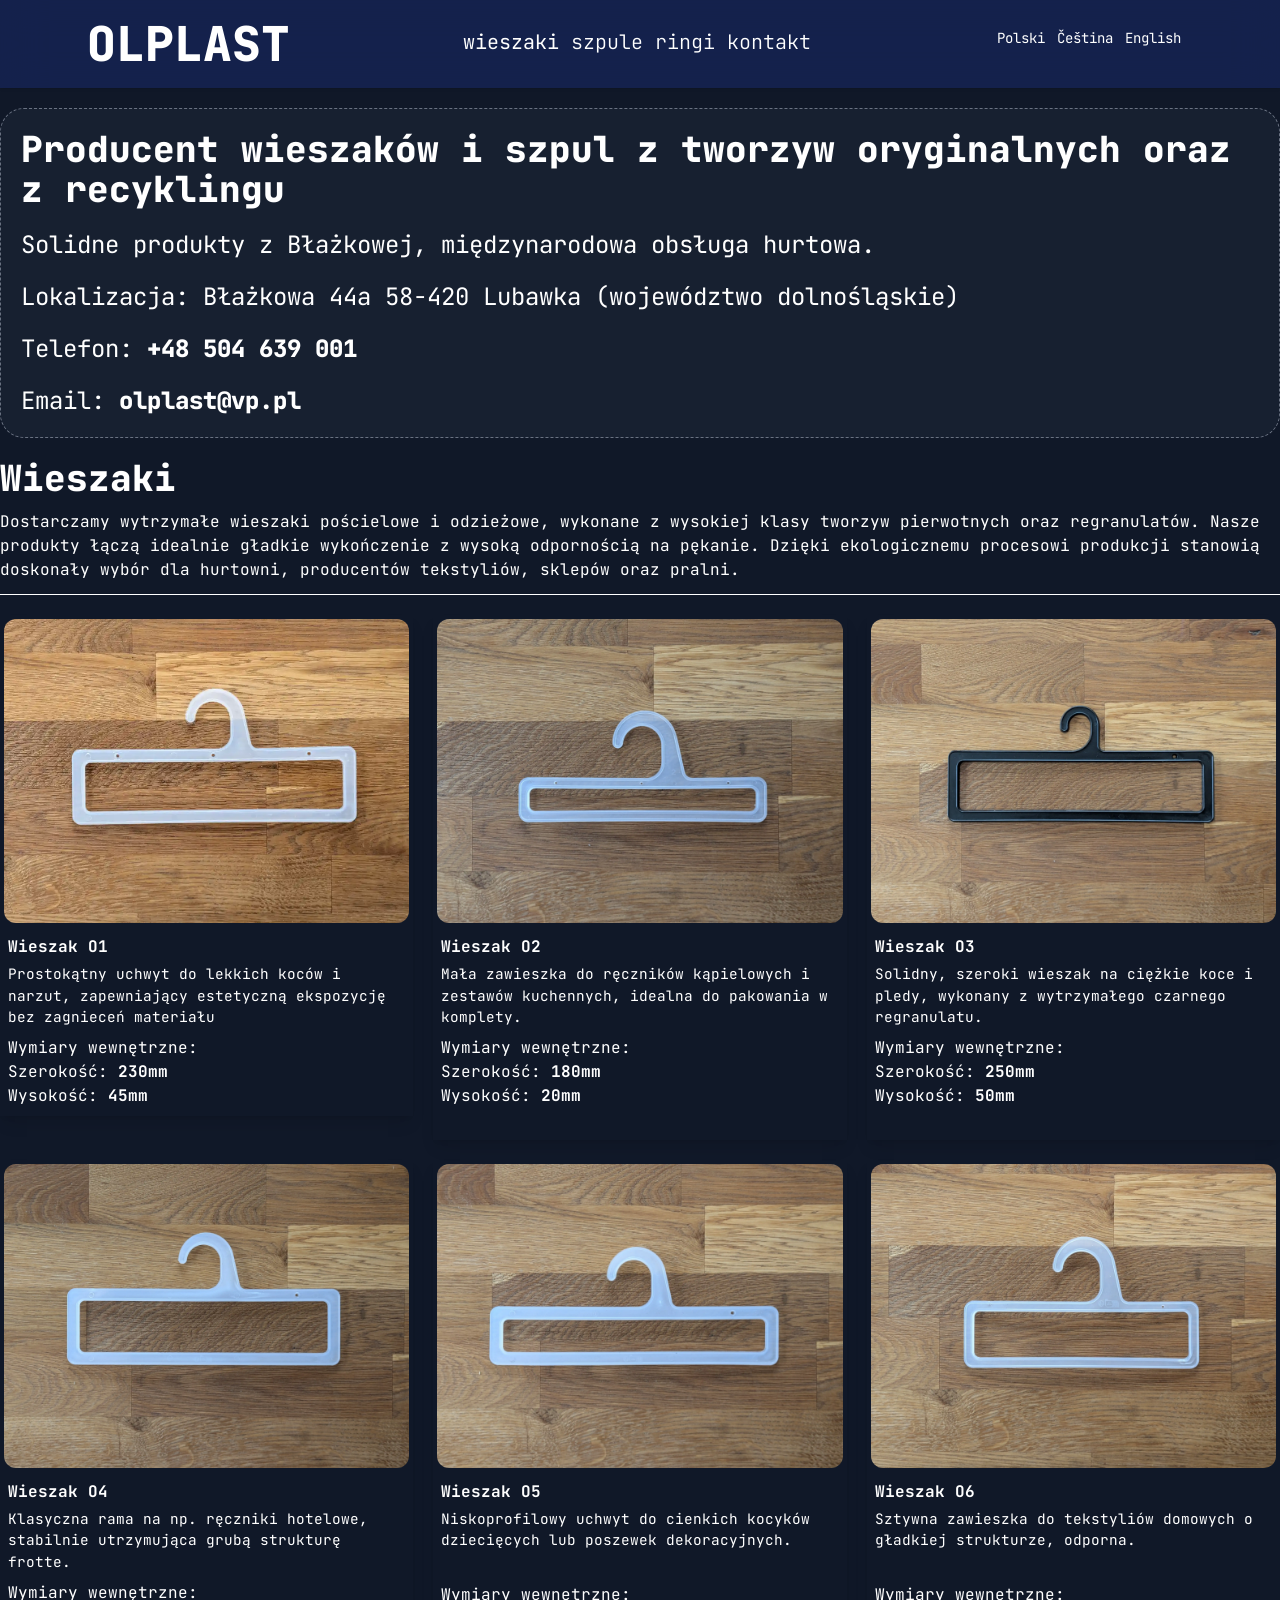
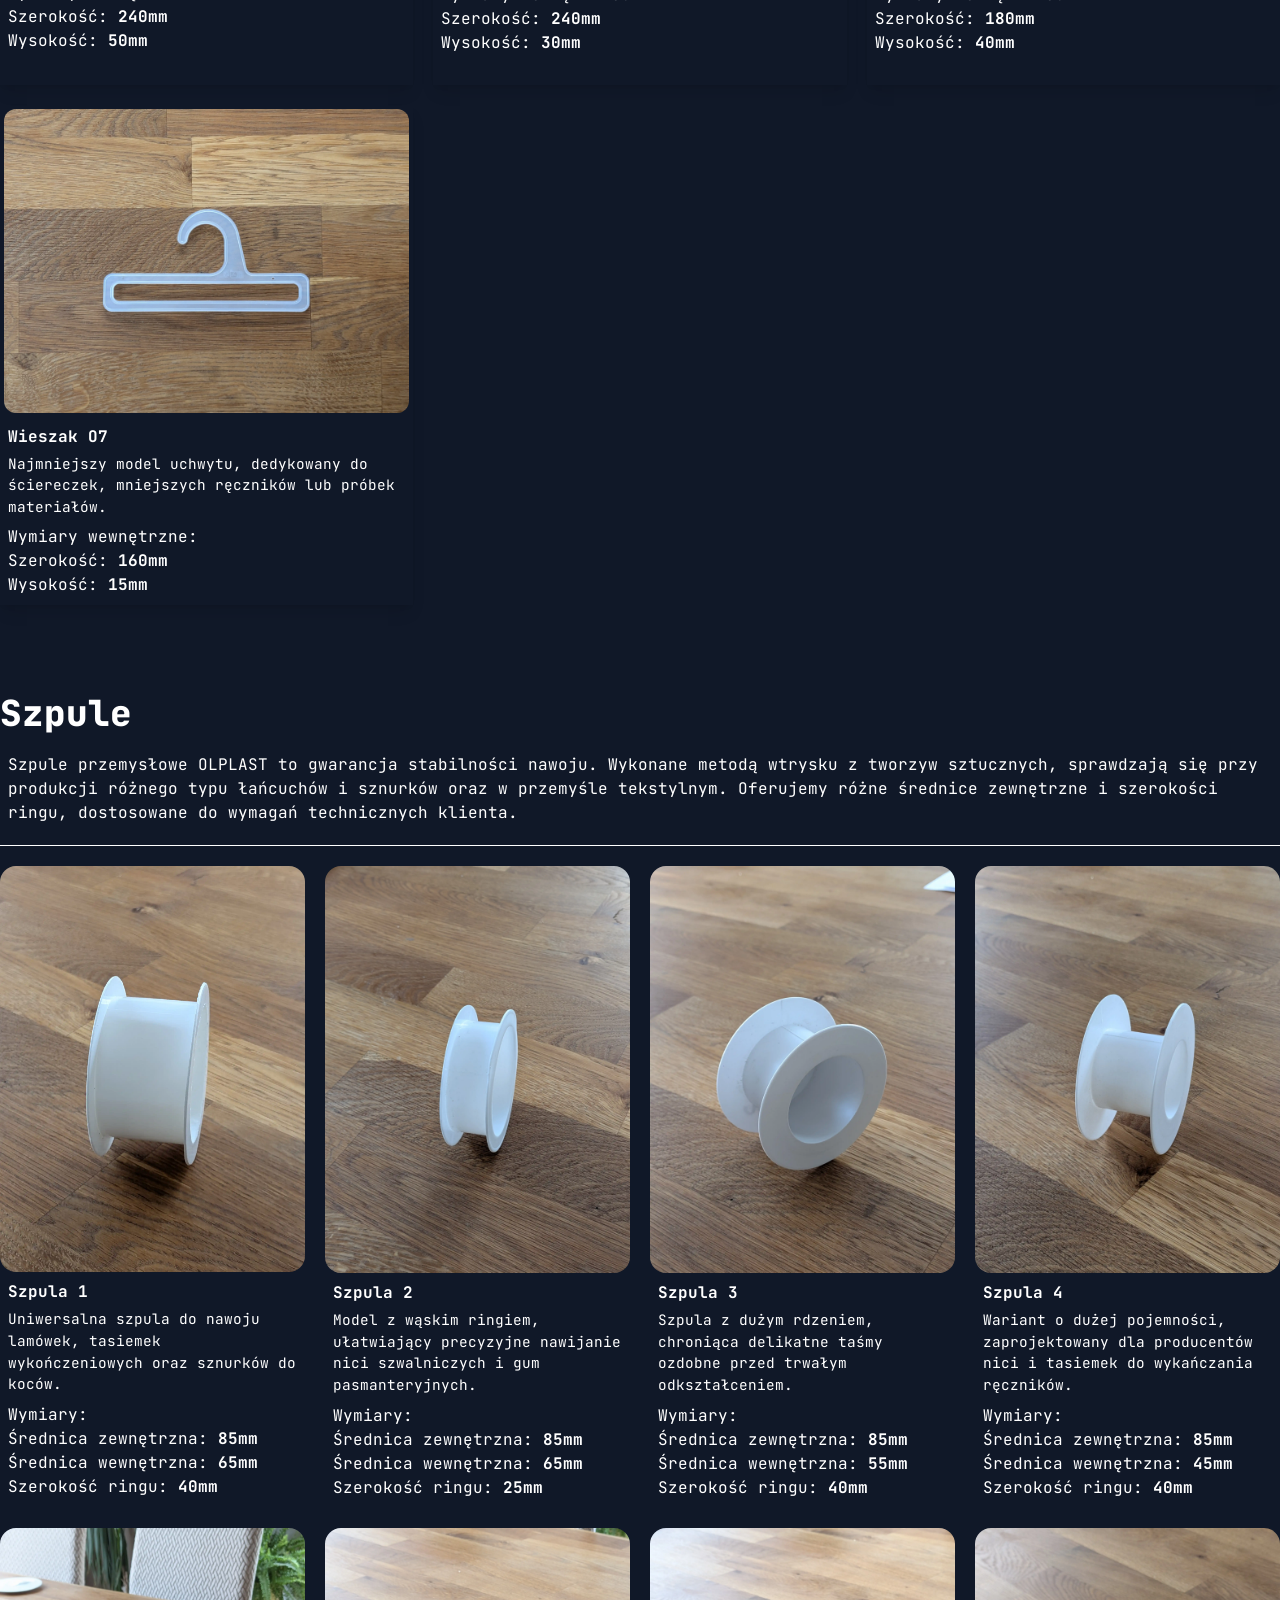
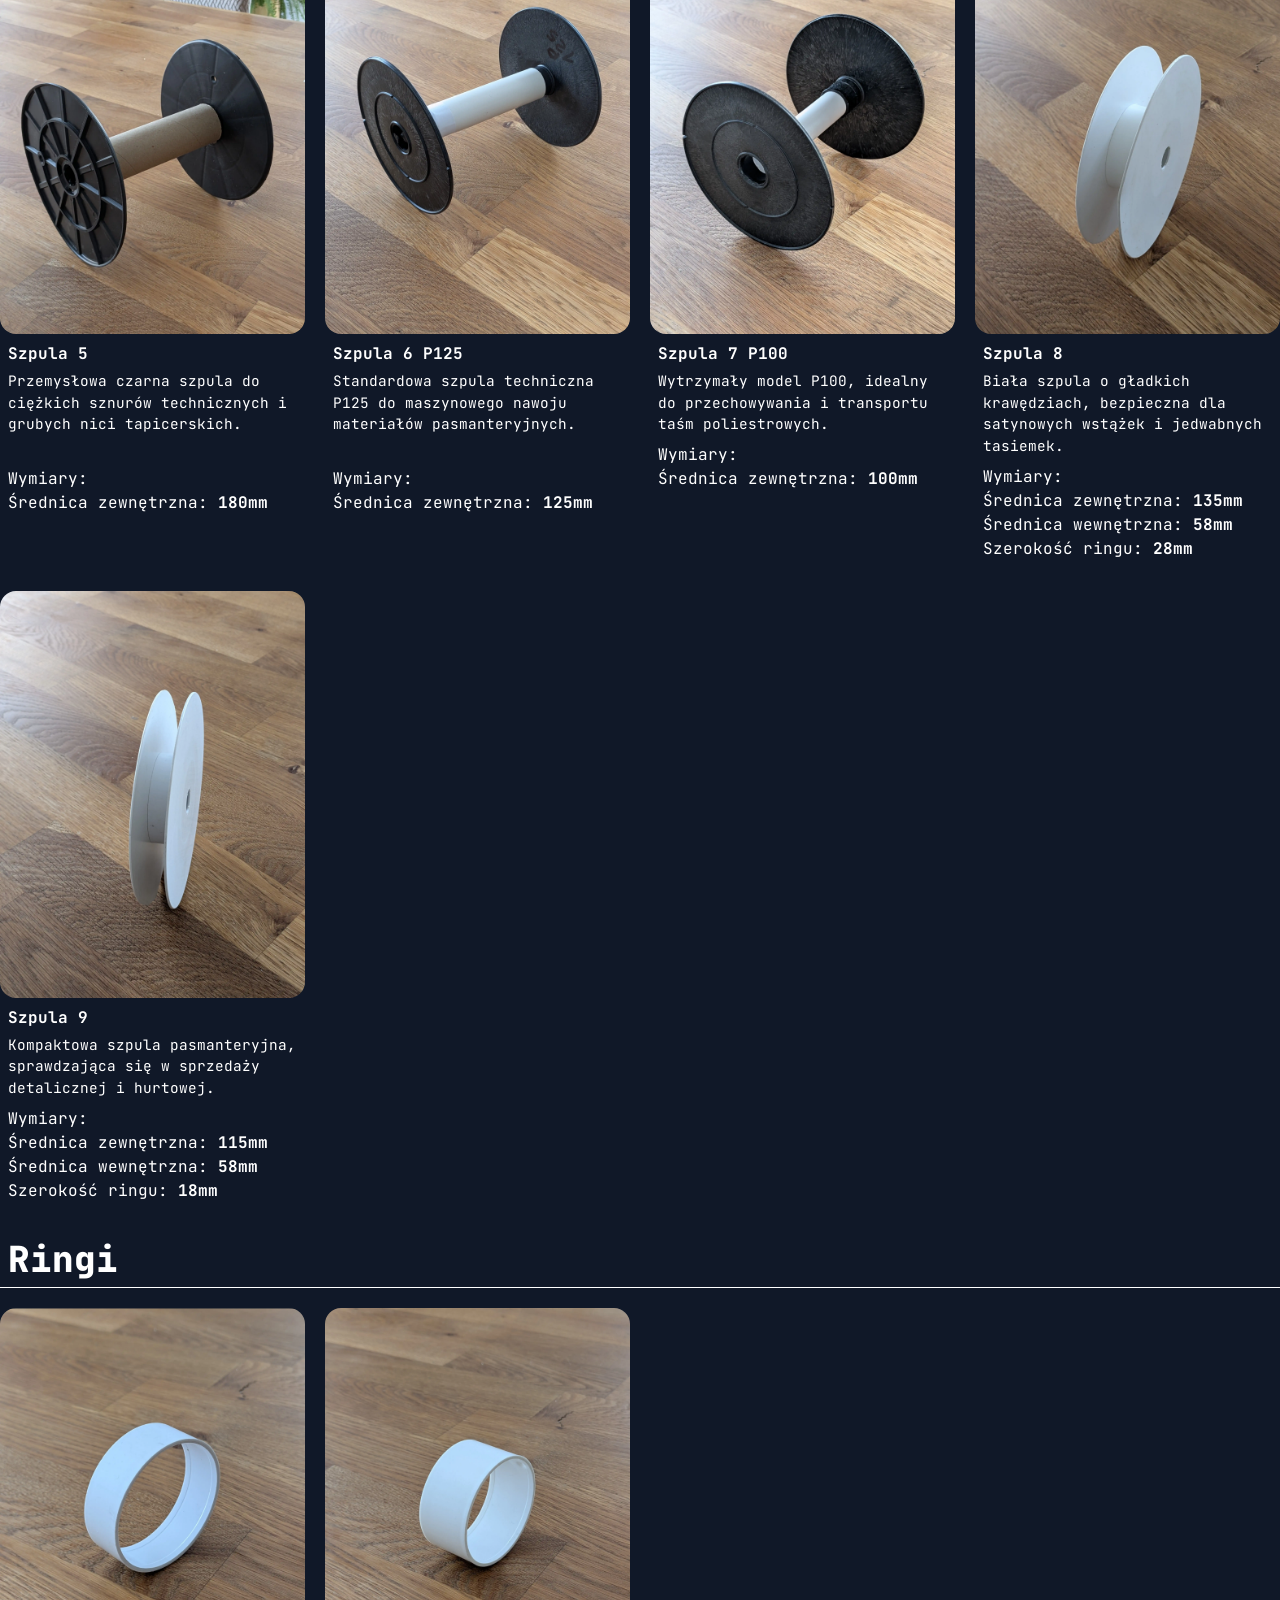
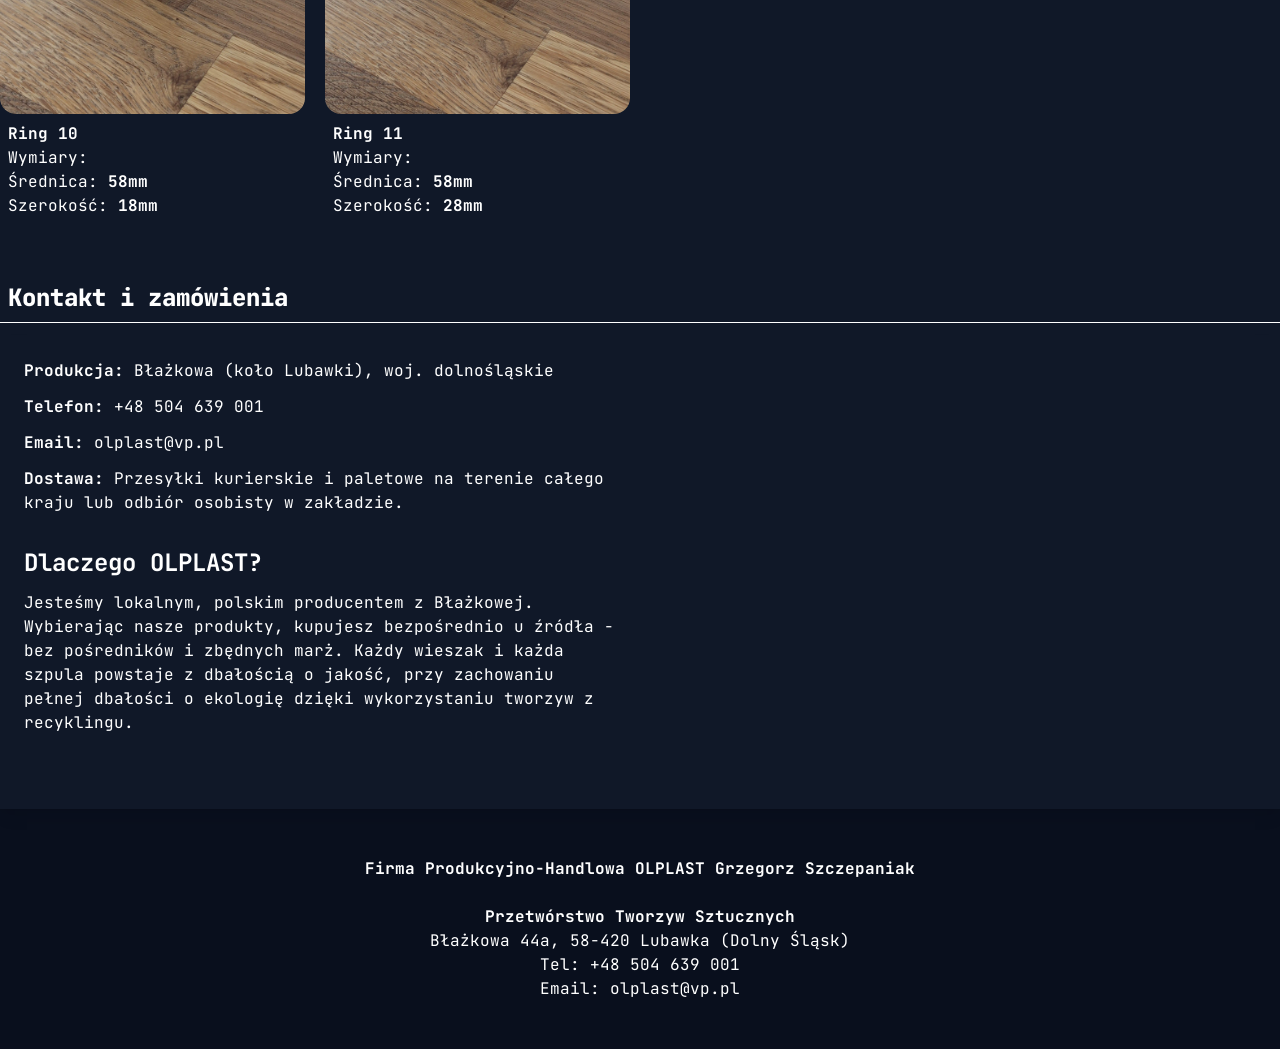
==== commit 65dac783: "multilingual and redesigned index.html" ====
--- a/index.html
+++ b/index.html
@@ -53,9 +53,9 @@
     </div>
 </nav>
 <div class="container w-vw-80 mx-auto px-4 sm:px-0">
-    <div class="my-20 p-5 rounded-3xl bg-gray-800/50 border border-dashed border-gray-500">
+    <div class="my-5 p-5 rounded-3xl bg-gray-800/50 border border-dashed border-gray-500">
         <header class="text-start">
-            <h1 class="font-extrabold text-5xl">
+            <h1 class="font-extrabold text-4xl">
                 Producent wieszaków i szpul z tworzyw oryginalnych oraz z recyklingu
             </h1>
             <p class="mt-5 text-2xl">Solidne produkty z Błażkowej, międzynarodowa obsługa hurtowa.</p>
--- a/output.css
+++ b/output.css
@@ -256,6 +256,12 @@
   .my-5 {
     margin-block: calc(var(--spacing) * 5);
   }
+  .my-10 {
+    margin-block: calc(var(--spacing) * 10);
+  }
+  .my-15 {
+    margin-block: calc(var(--spacing) * 15);
+  }
   .my-20 {
     margin-block: calc(var(--spacing) * 20);
   }
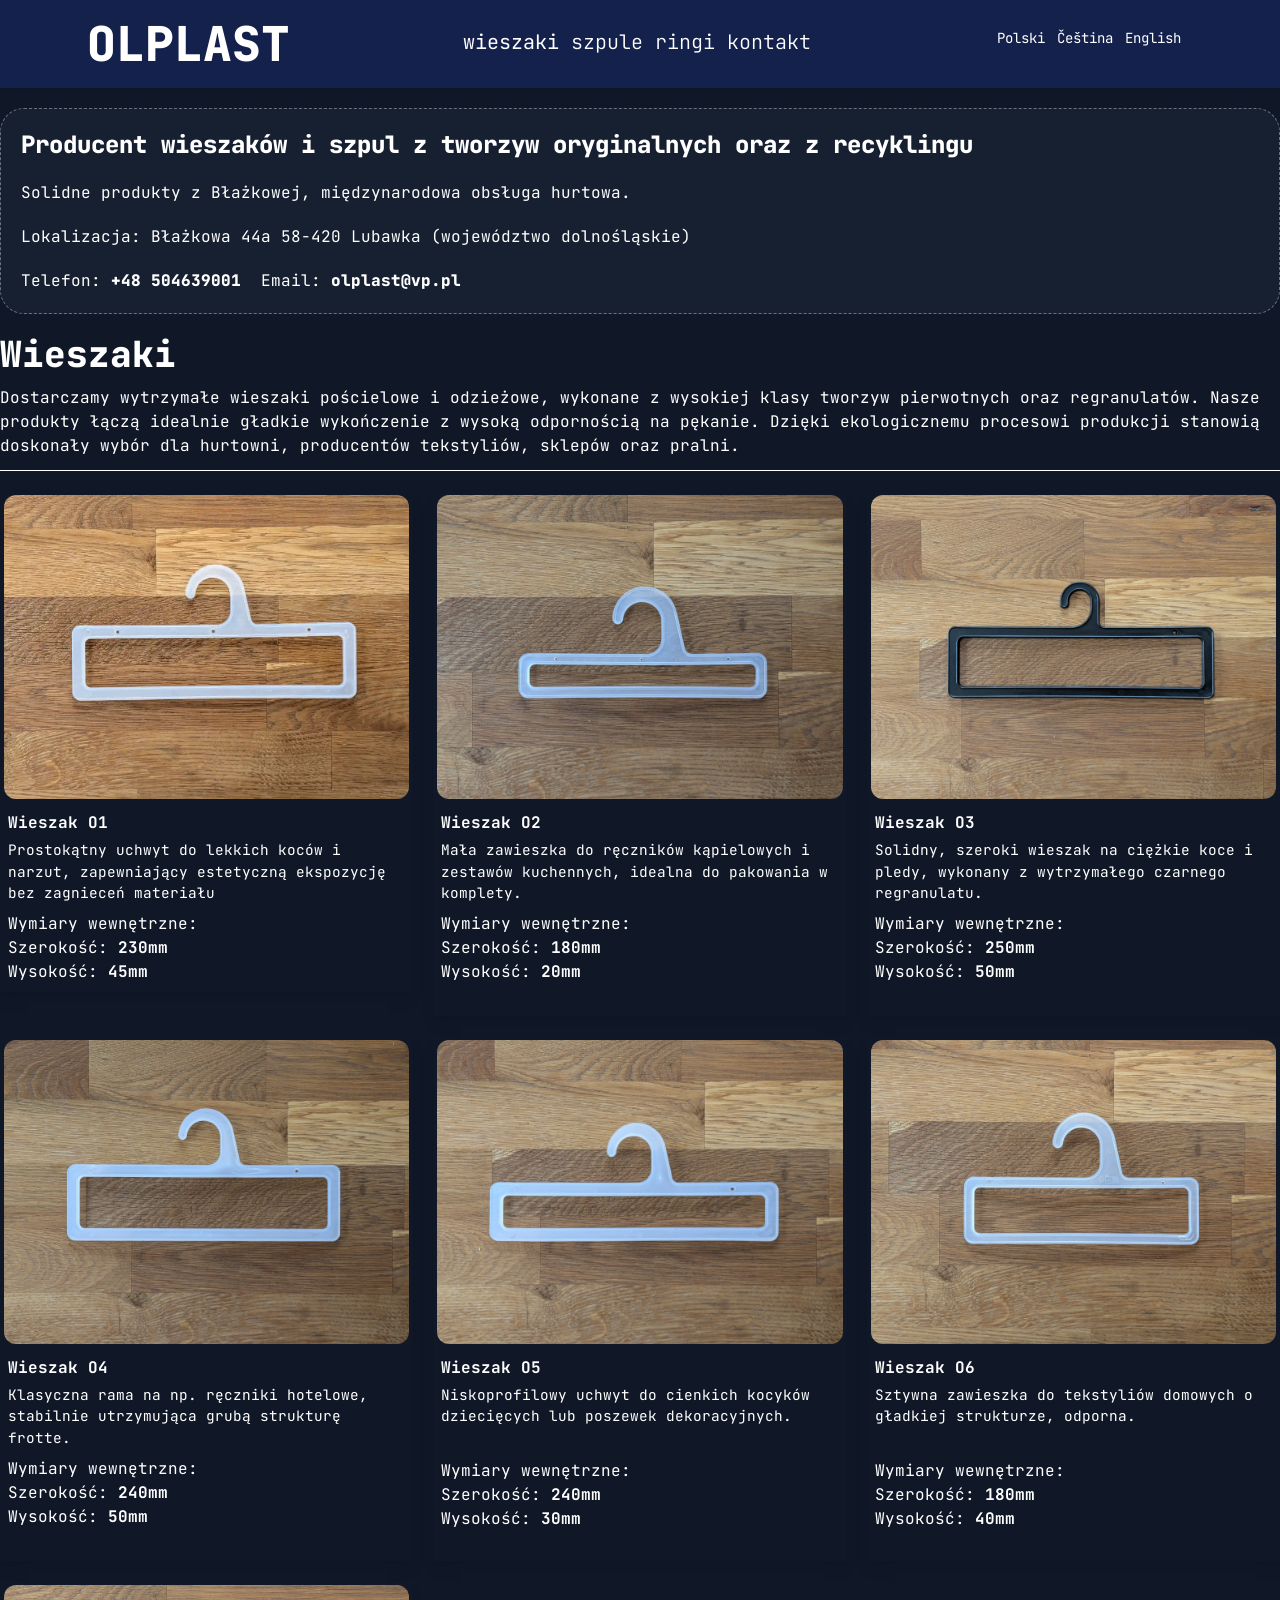
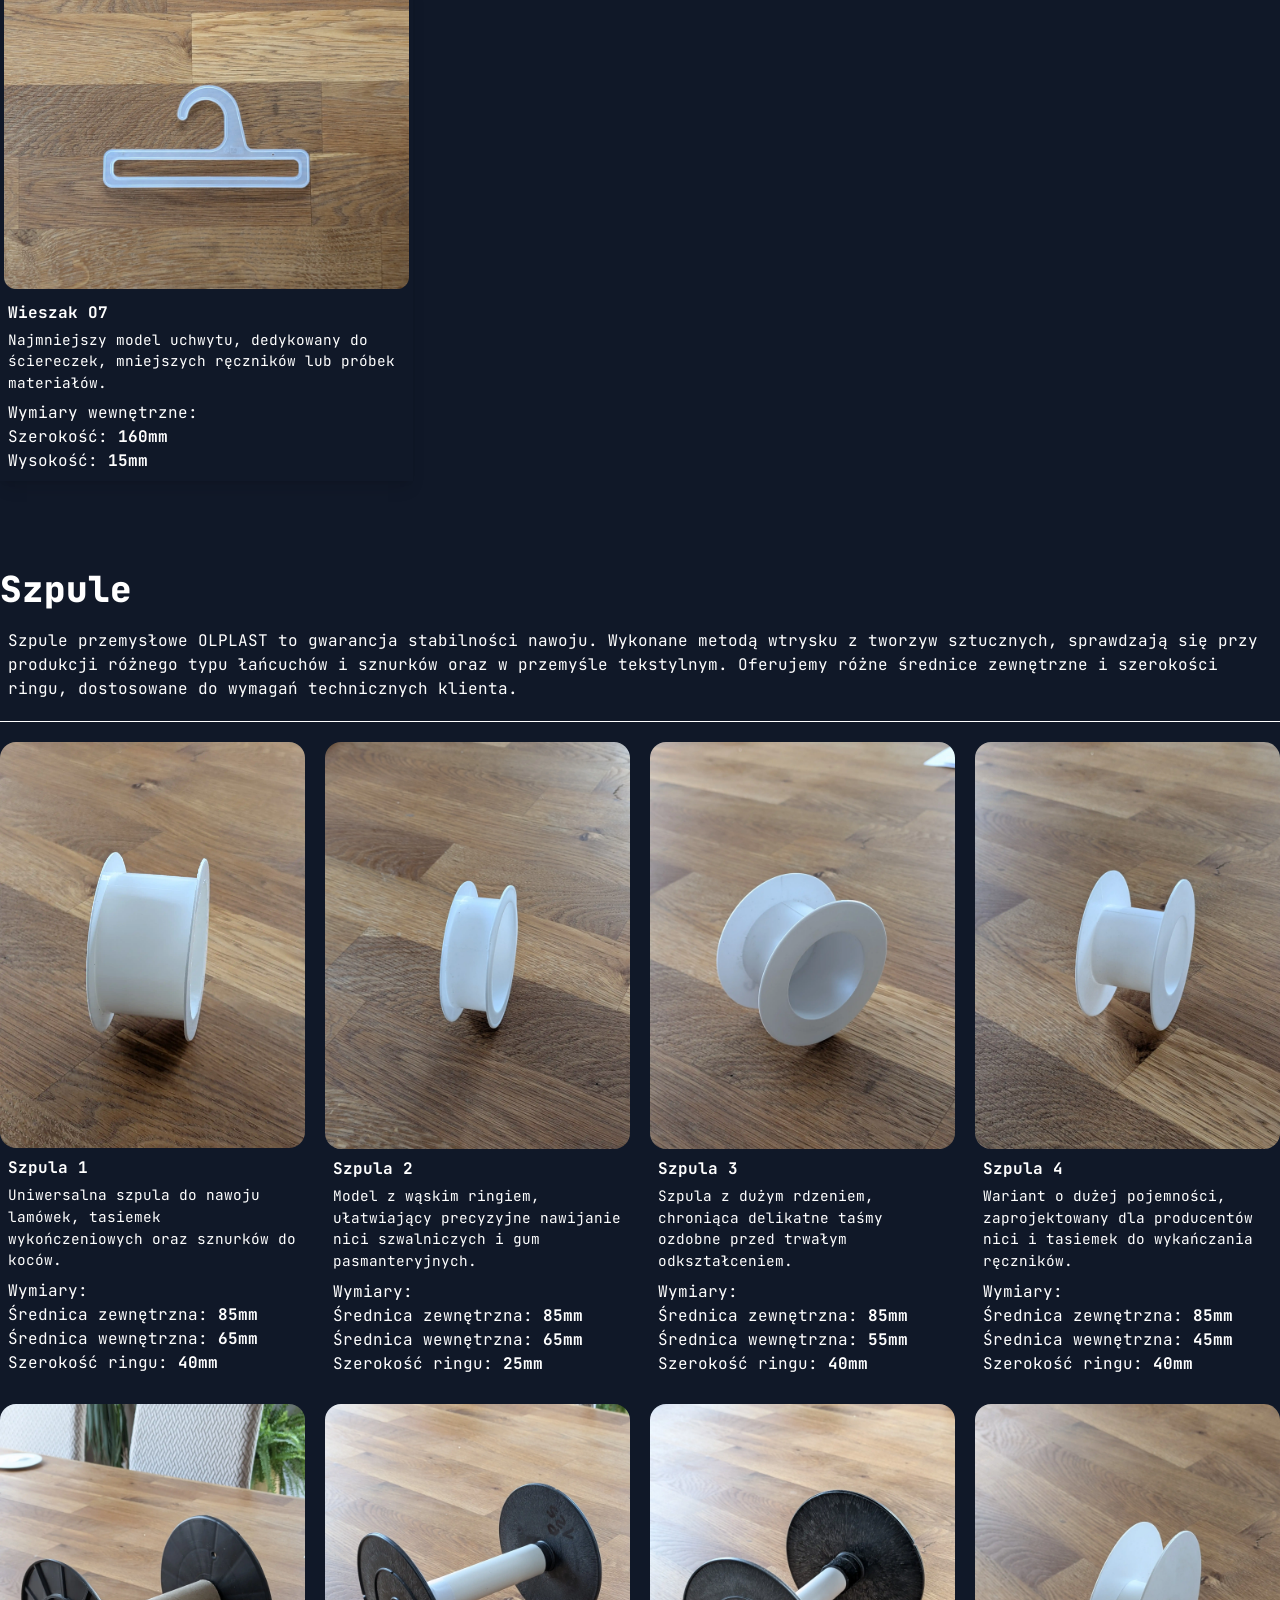
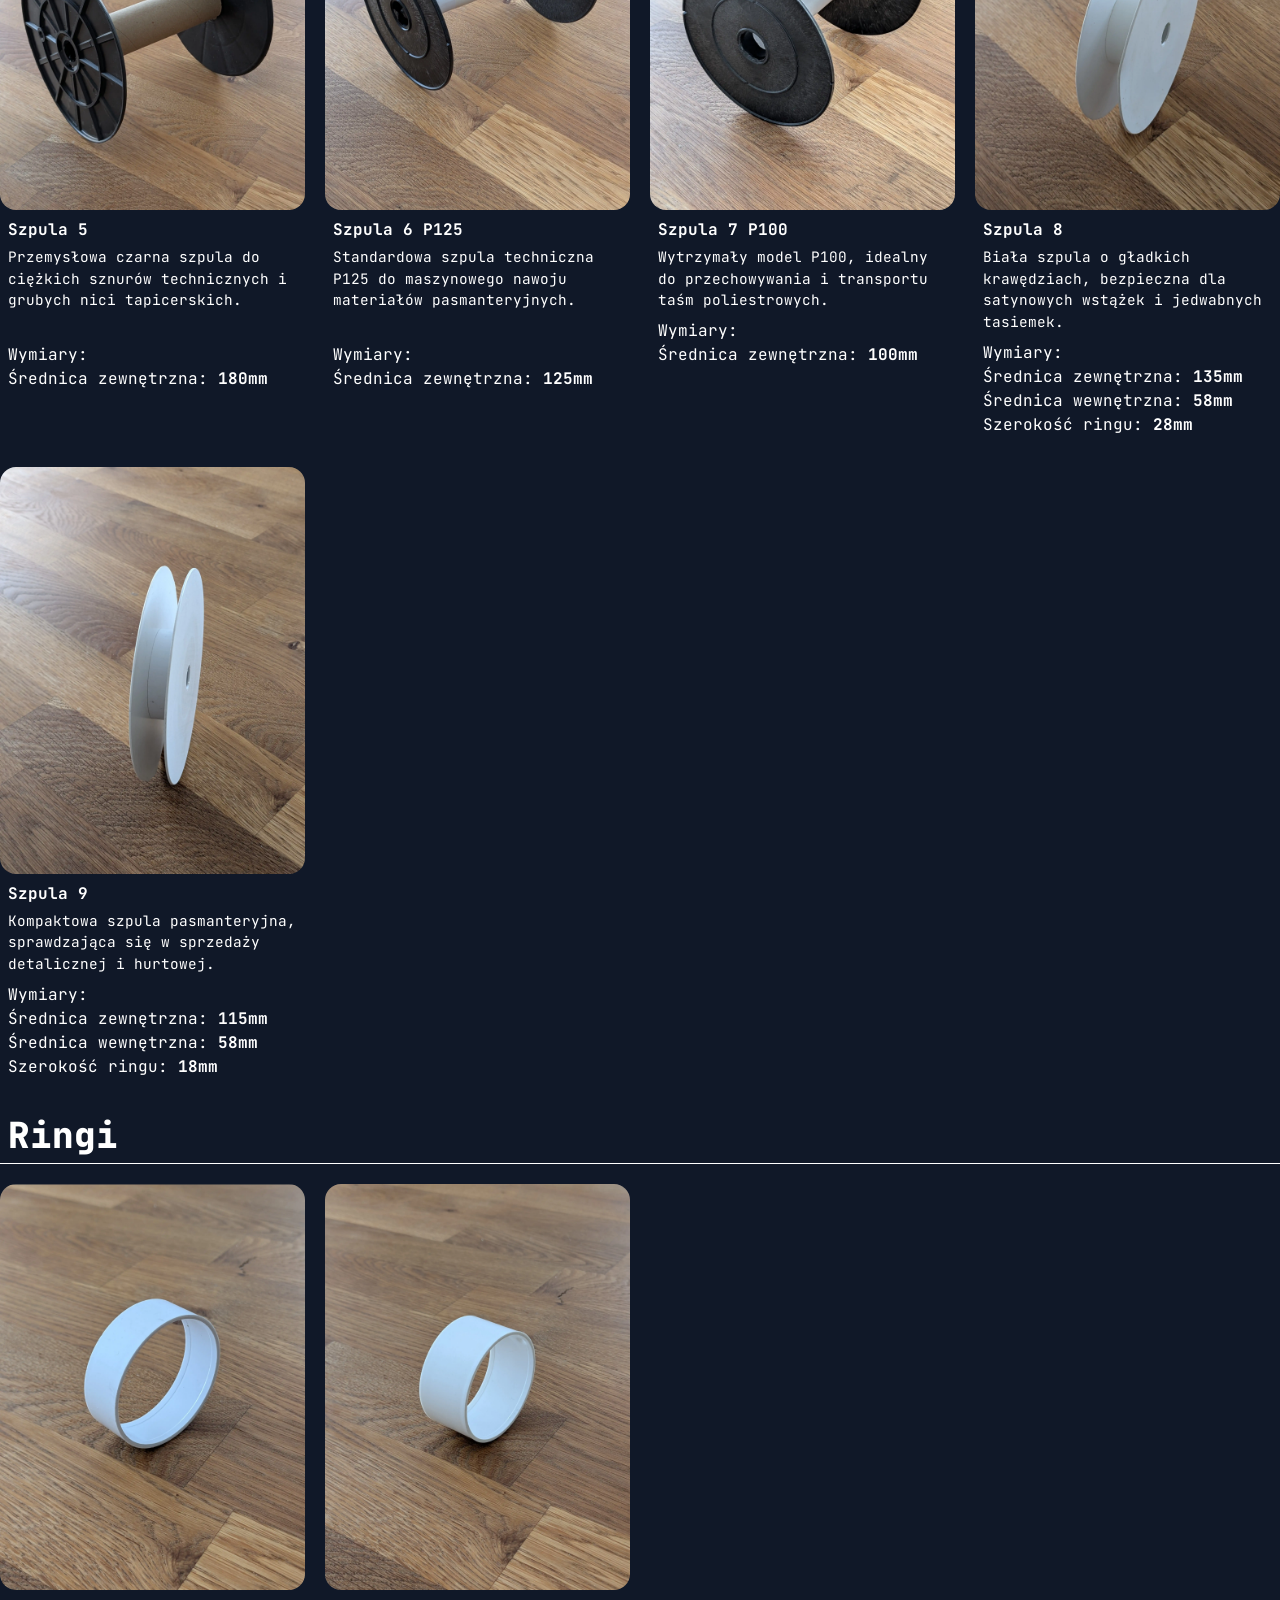
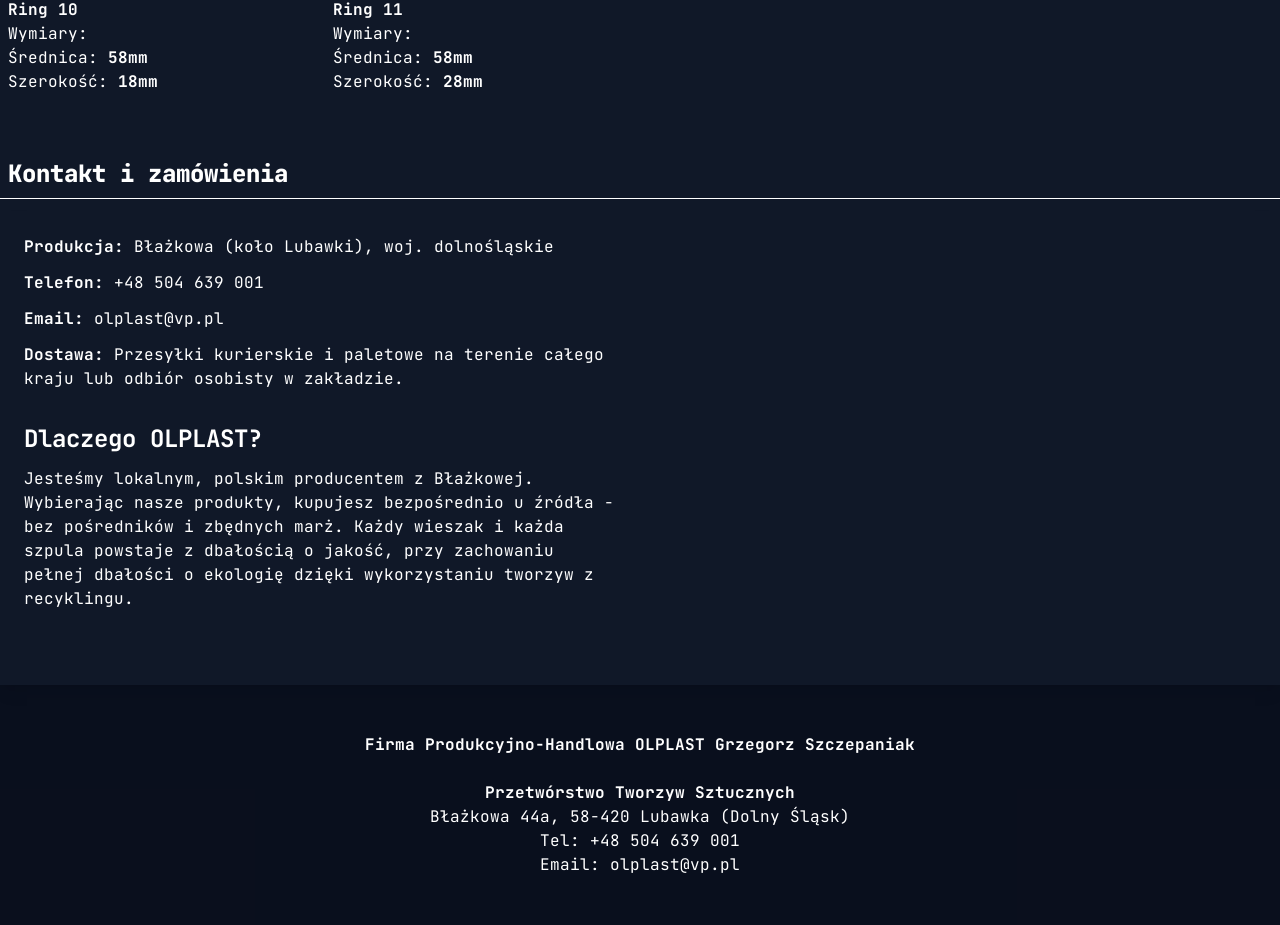
==== commit ddd8ec7a: "multilingual and redesigned index.html" ====
--- a/index.html
+++ b/index.html
@@ -55,13 +55,15 @@
 <div class="container w-vw-80 mx-auto px-4 sm:px-0">
     <div class="my-5 p-5 rounded-3xl bg-gray-800/50 border border-dashed border-gray-500">
         <header class="text-start">
-            <h1 class="font-extrabold text-4xl">
+            <h1 class="font-extrabold text-2xl">
                 Producent wieszaków i szpul z tworzyw oryginalnych oraz z recyklingu
             </h1>
-            <p class="mt-5 text-2xl">Solidne produkty z Błażkowej, międzynarodowa obsługa hurtowa.</p>
-            <p class="mt-5 text-2xl">Lokalizacja: Błażkowa 44a 58-420 Lubawka (województwo dolnośląskie)</p>
-            <p class="mt-5 text-2xl">Telefon: <span class="font-extrabold">+48 504 639 001</span>  </p>
-            <p class="mt-5 text-2xl">Email: <span class="font-extrabold">olplast@vp.pl</span> </p>
+            <p class="mt-5">Solidne produkty z Błażkowej, międzynarodowa obsługa hurtowa.</p>
+            <p class="mt-5">Lokalizacja: Błażkowa 44a 58-420 Lubawka (województwo dolnośląskie)</p>
+            <div class="flex gap-5">
+                <p class="mt-5">Telefon: <span class="font-extrabold">+48 504639001</span>  </p>
+                <p class="mt-5">Email: <span class="font-extrabold">olplast@vp.pl</span> </p>
+            </div>
         </header>
     </div>
 
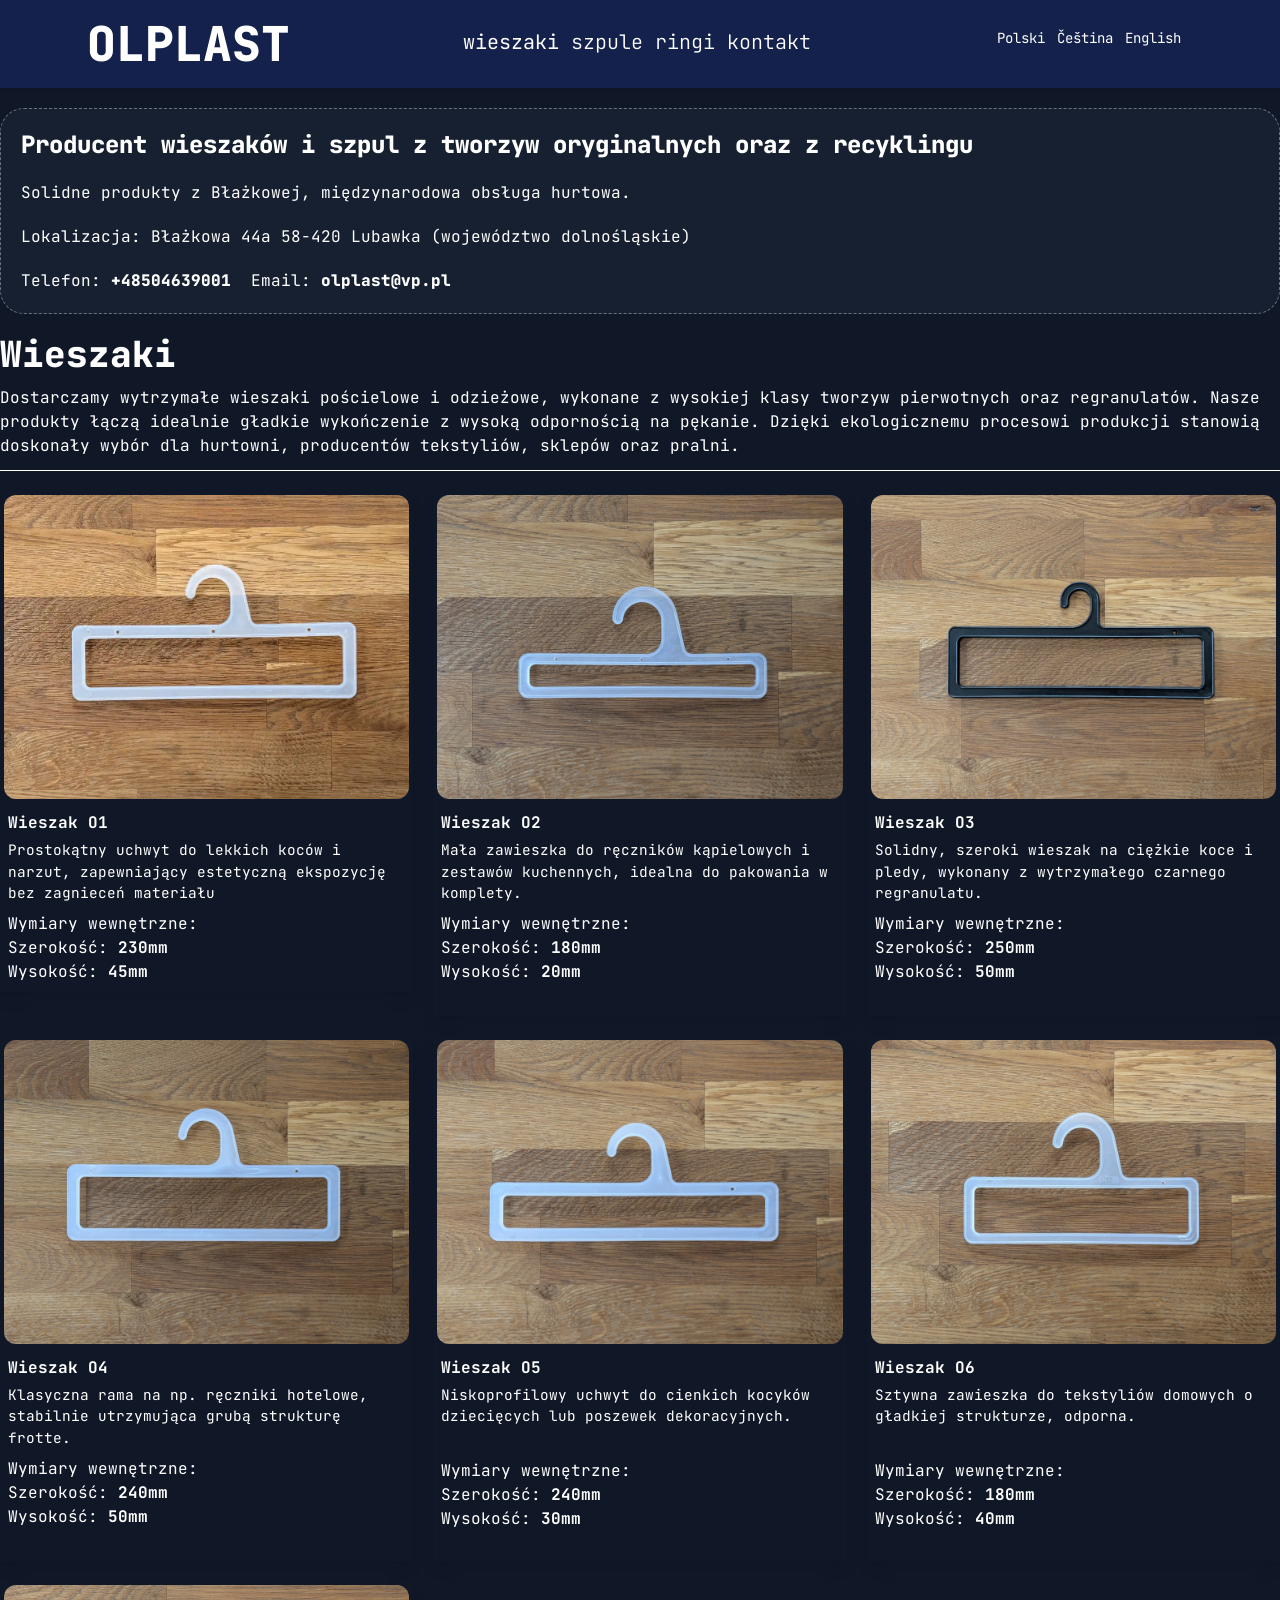
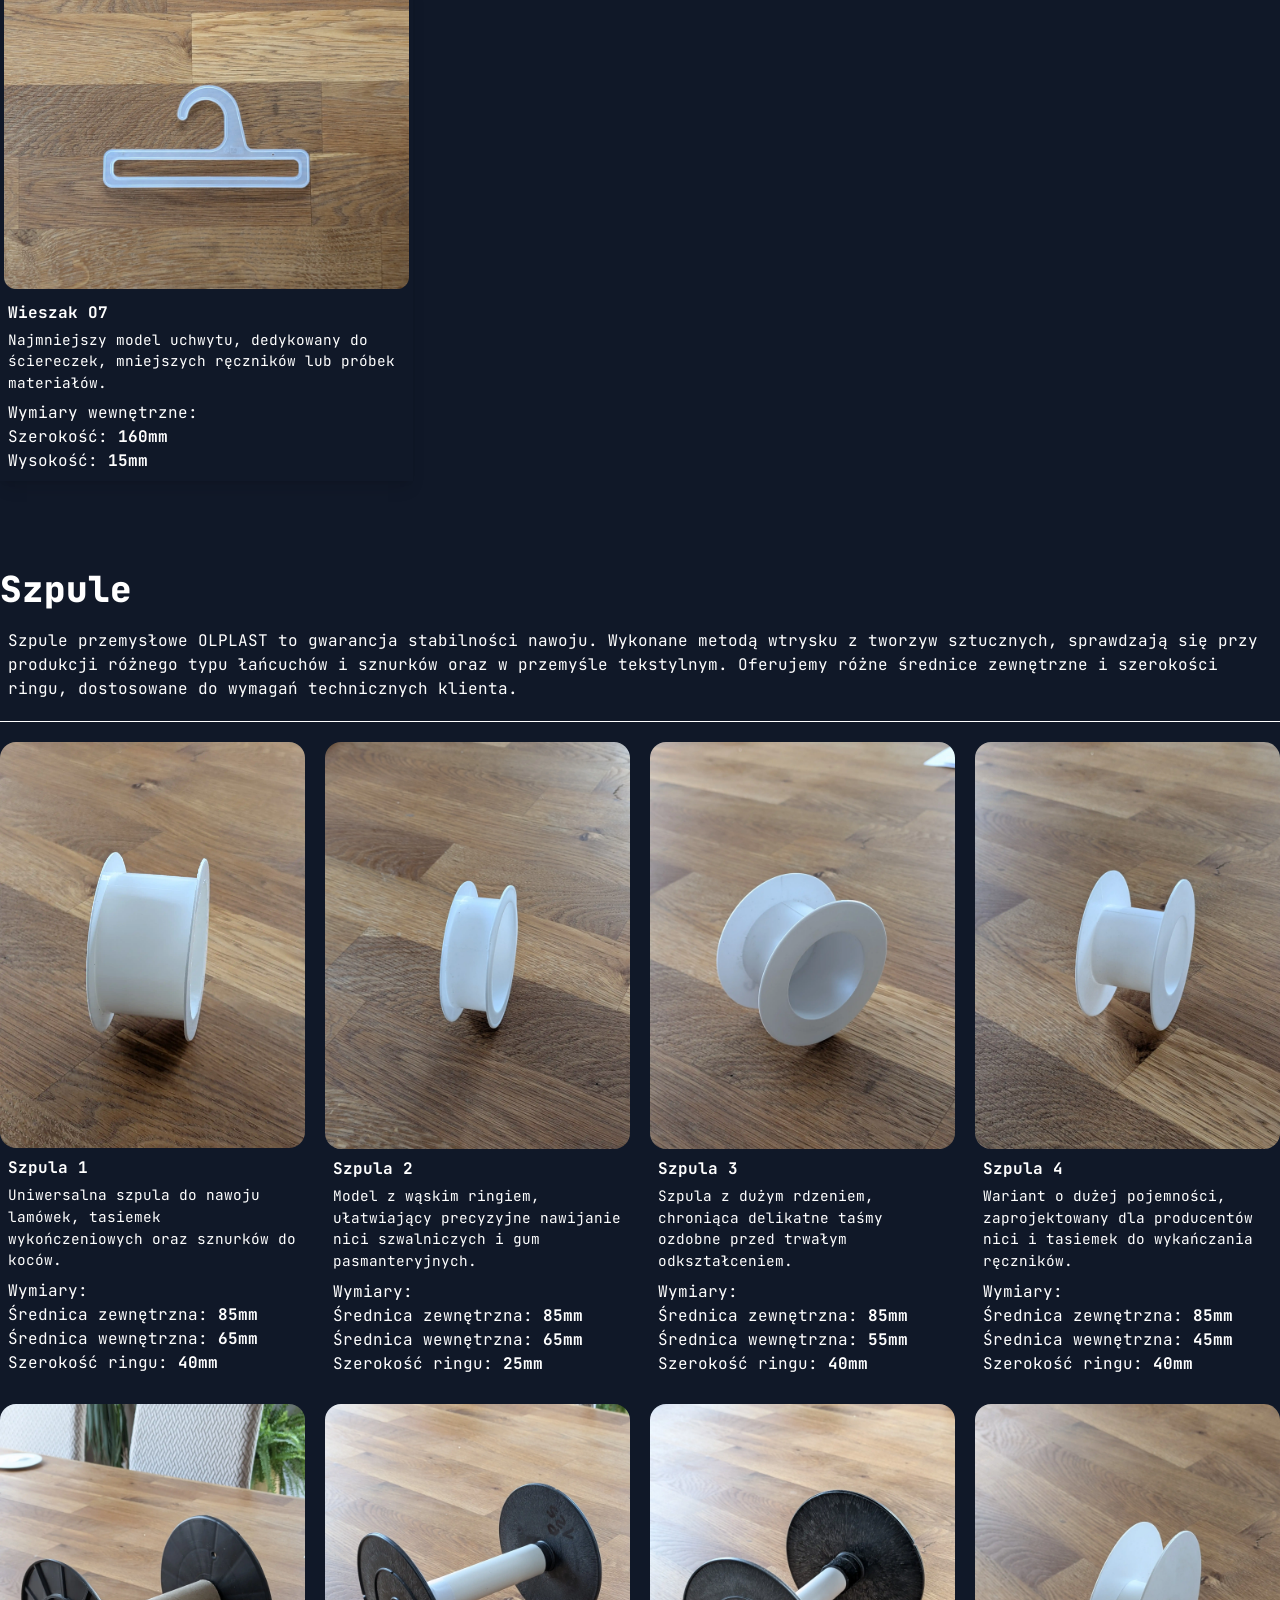
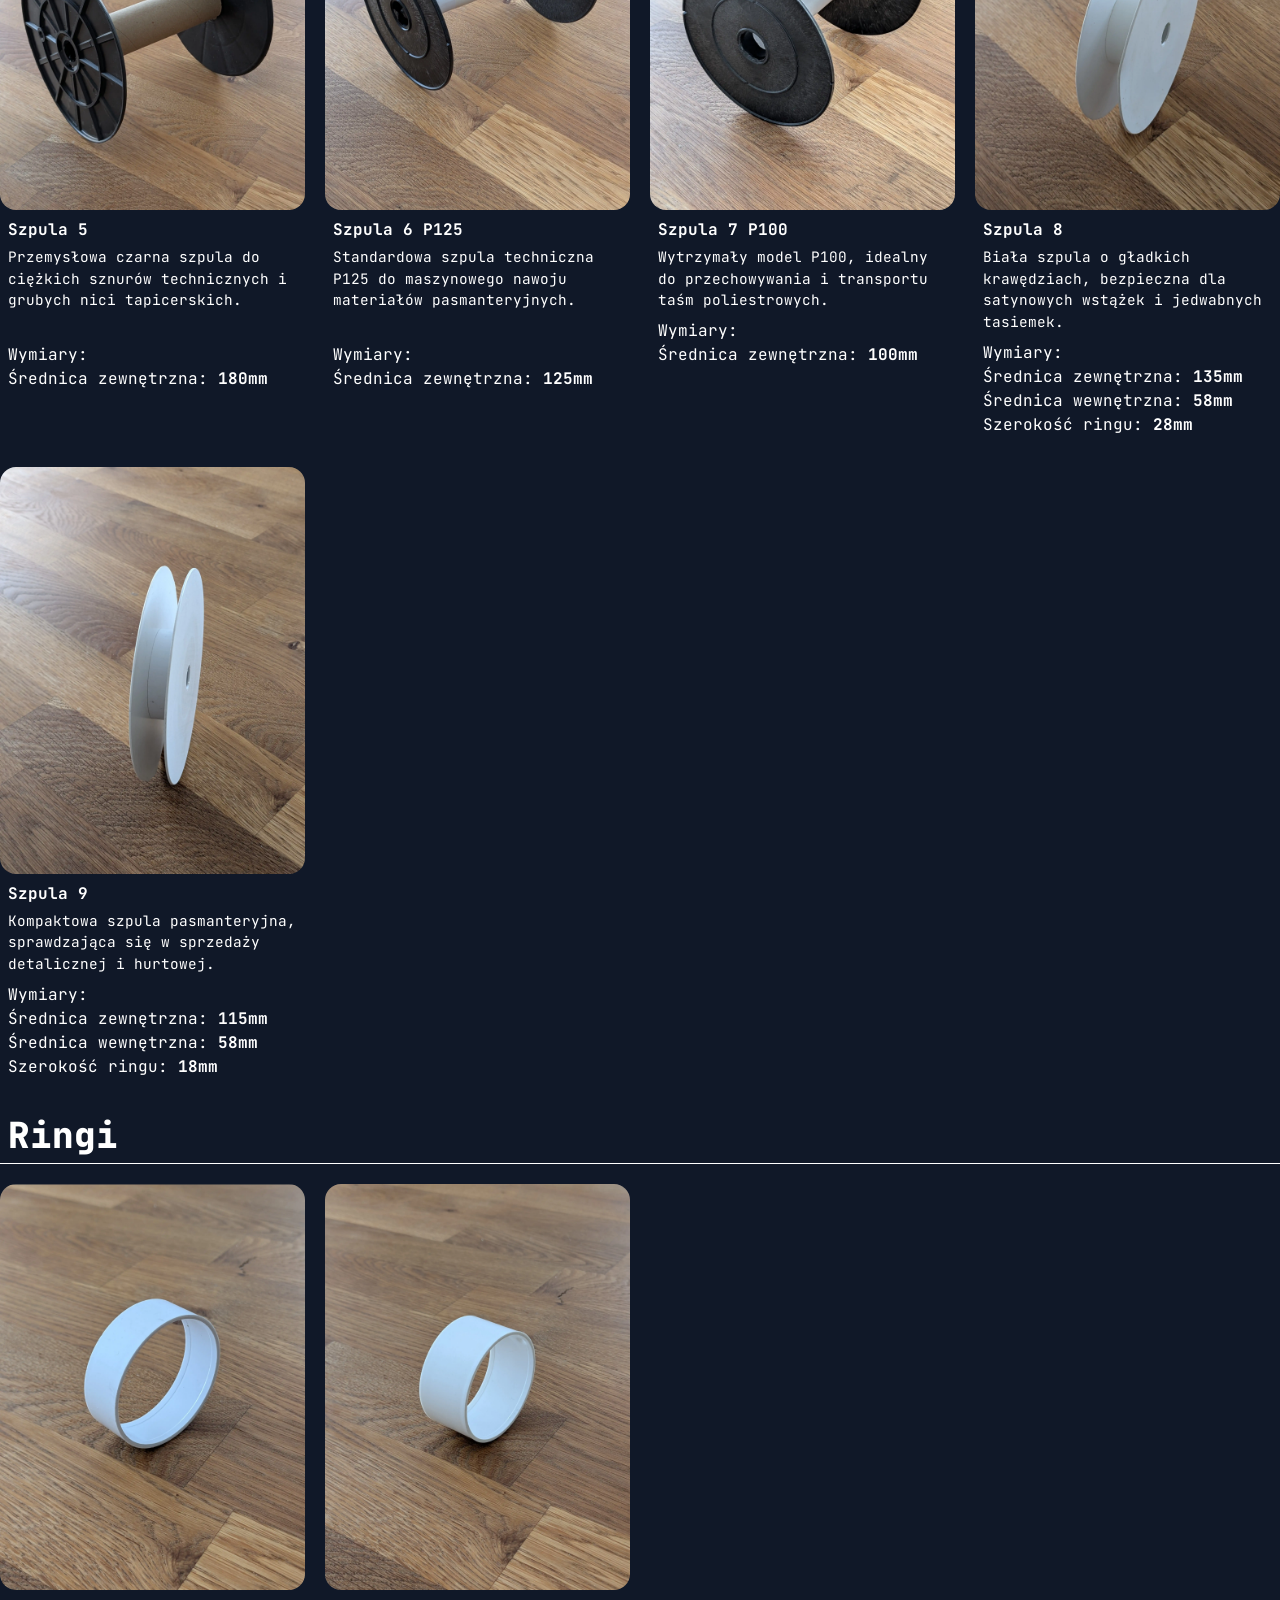
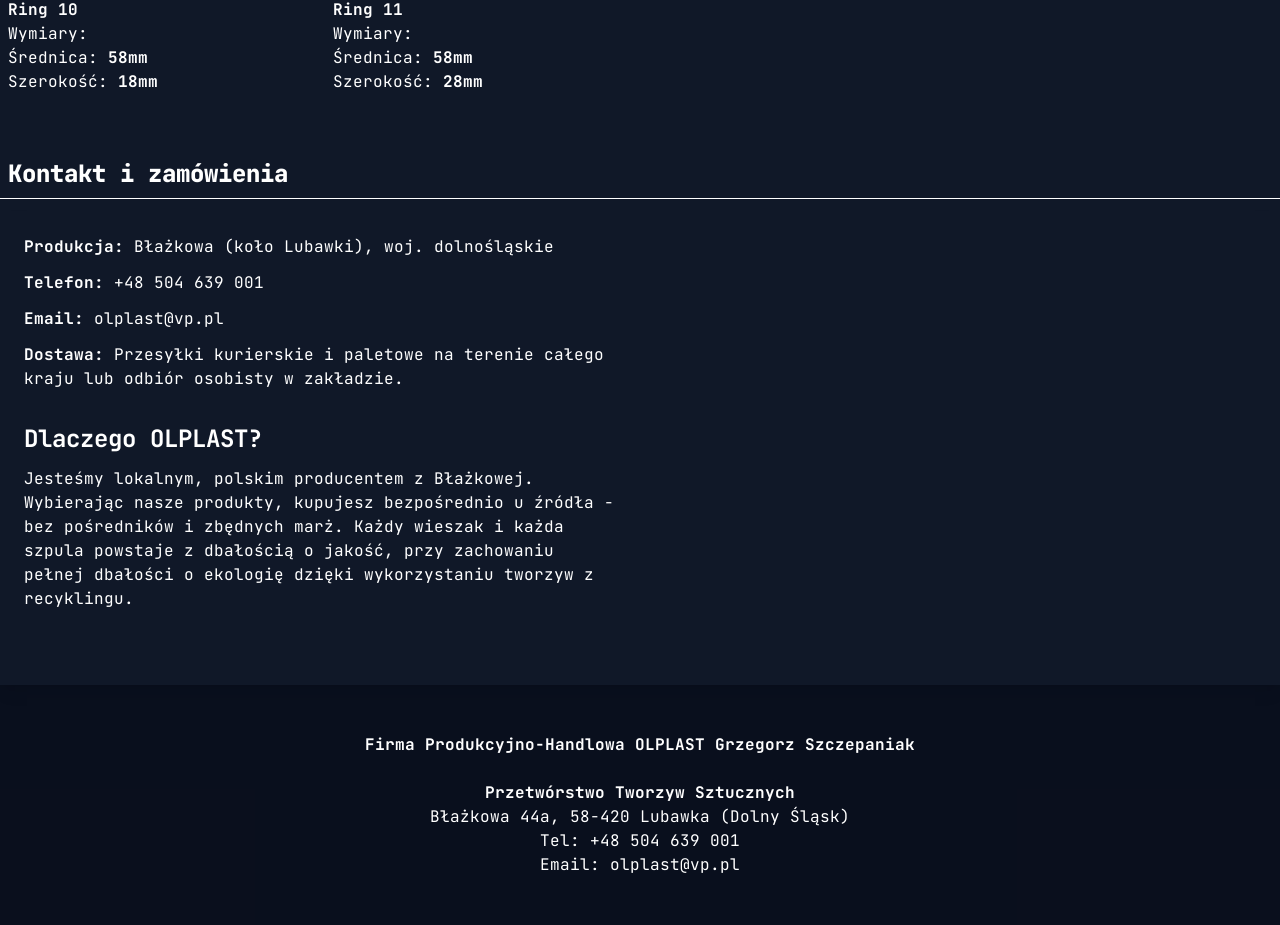
==== commit 1cf8361d: "multilingual and redesigned index.html" ====
--- a/index.html
+++ b/index.html
@@ -61,7 +61,7 @@
             <p class="mt-5">Solidne produkty z Błażkowej, międzynarodowa obsługa hurtowa.</p>
             <p class="mt-5">Lokalizacja: Błażkowa 44a 58-420 Lubawka (województwo dolnośląskie)</p>
             <div class="flex gap-5">
-                <p class="mt-5">Telefon: <span class="font-extrabold">+48 504639001</span>  </p>
+                <p class="mt-5">Telefon: <span class="font-extrabold">+48504639001</span>  </p>
                 <p class="mt-5">Email: <span class="font-extrabold">olplast@vp.pl</span> </p>
             </div>
         </header>
